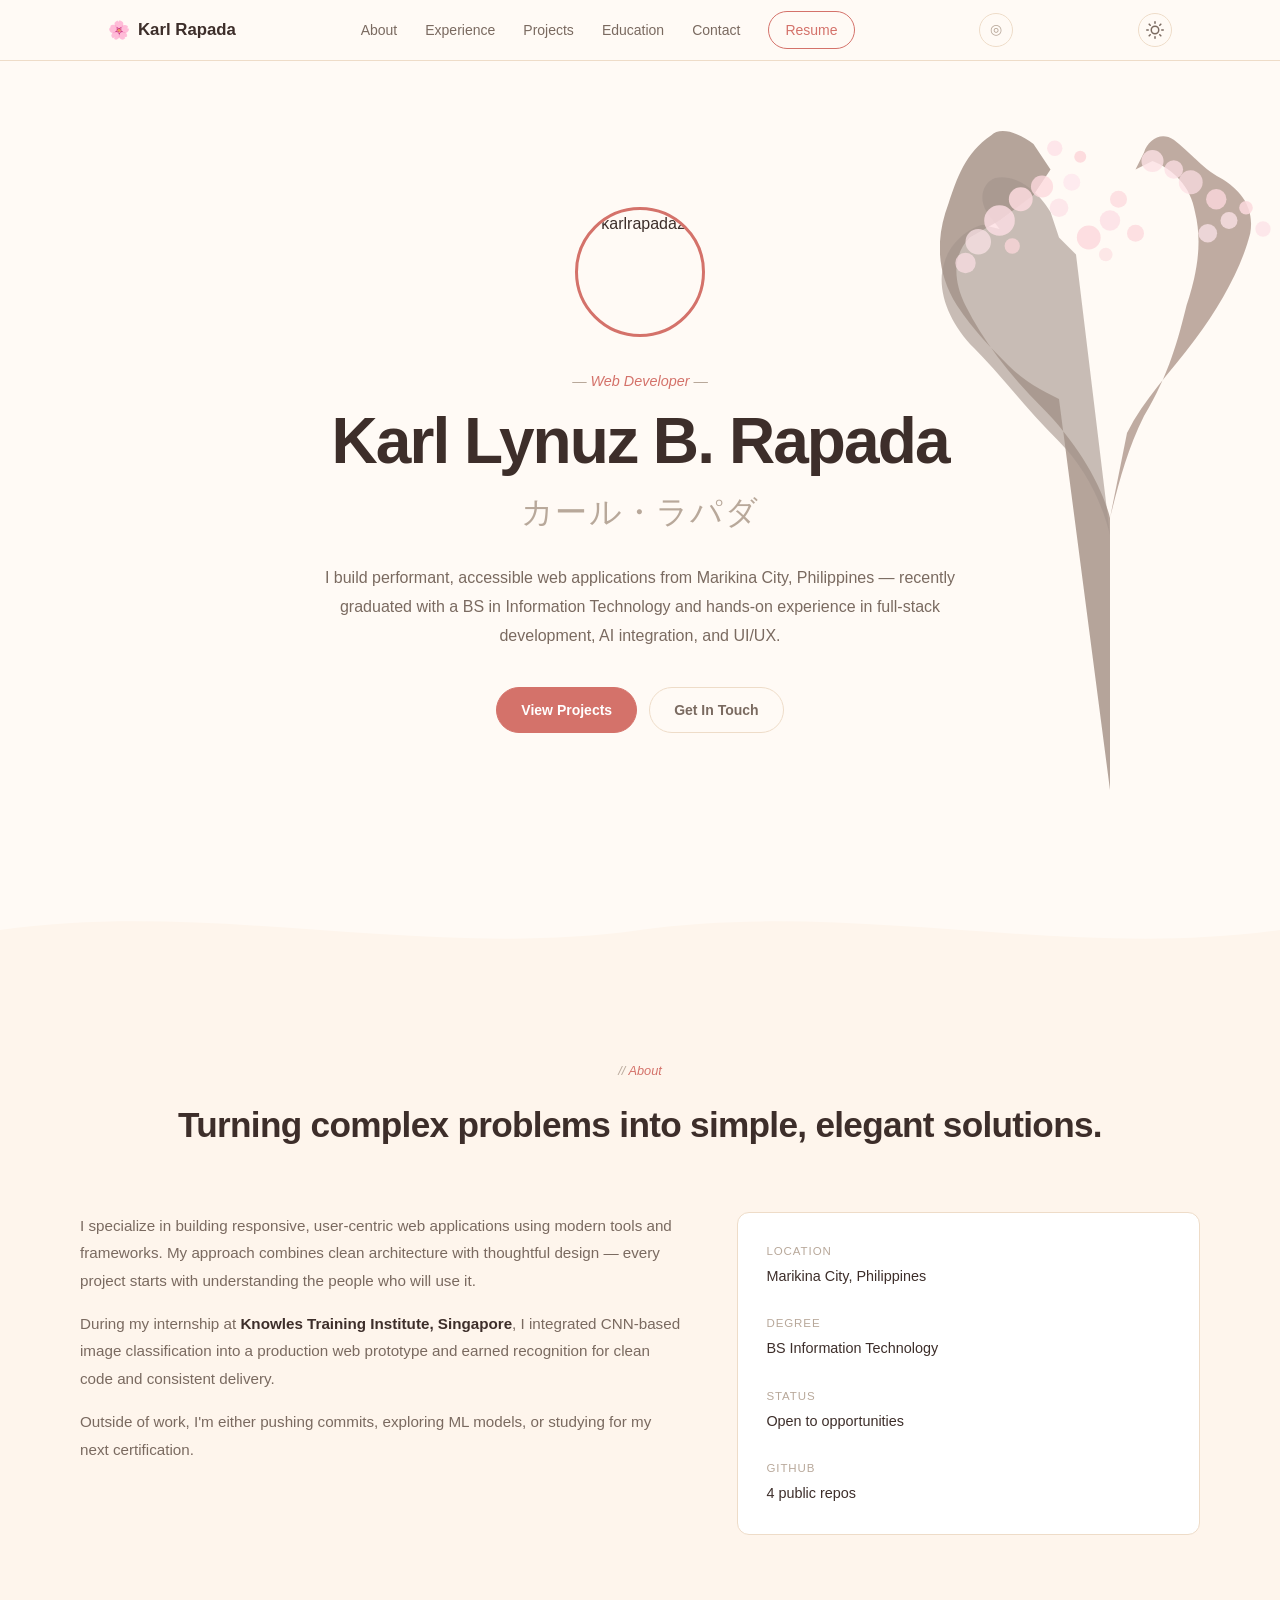
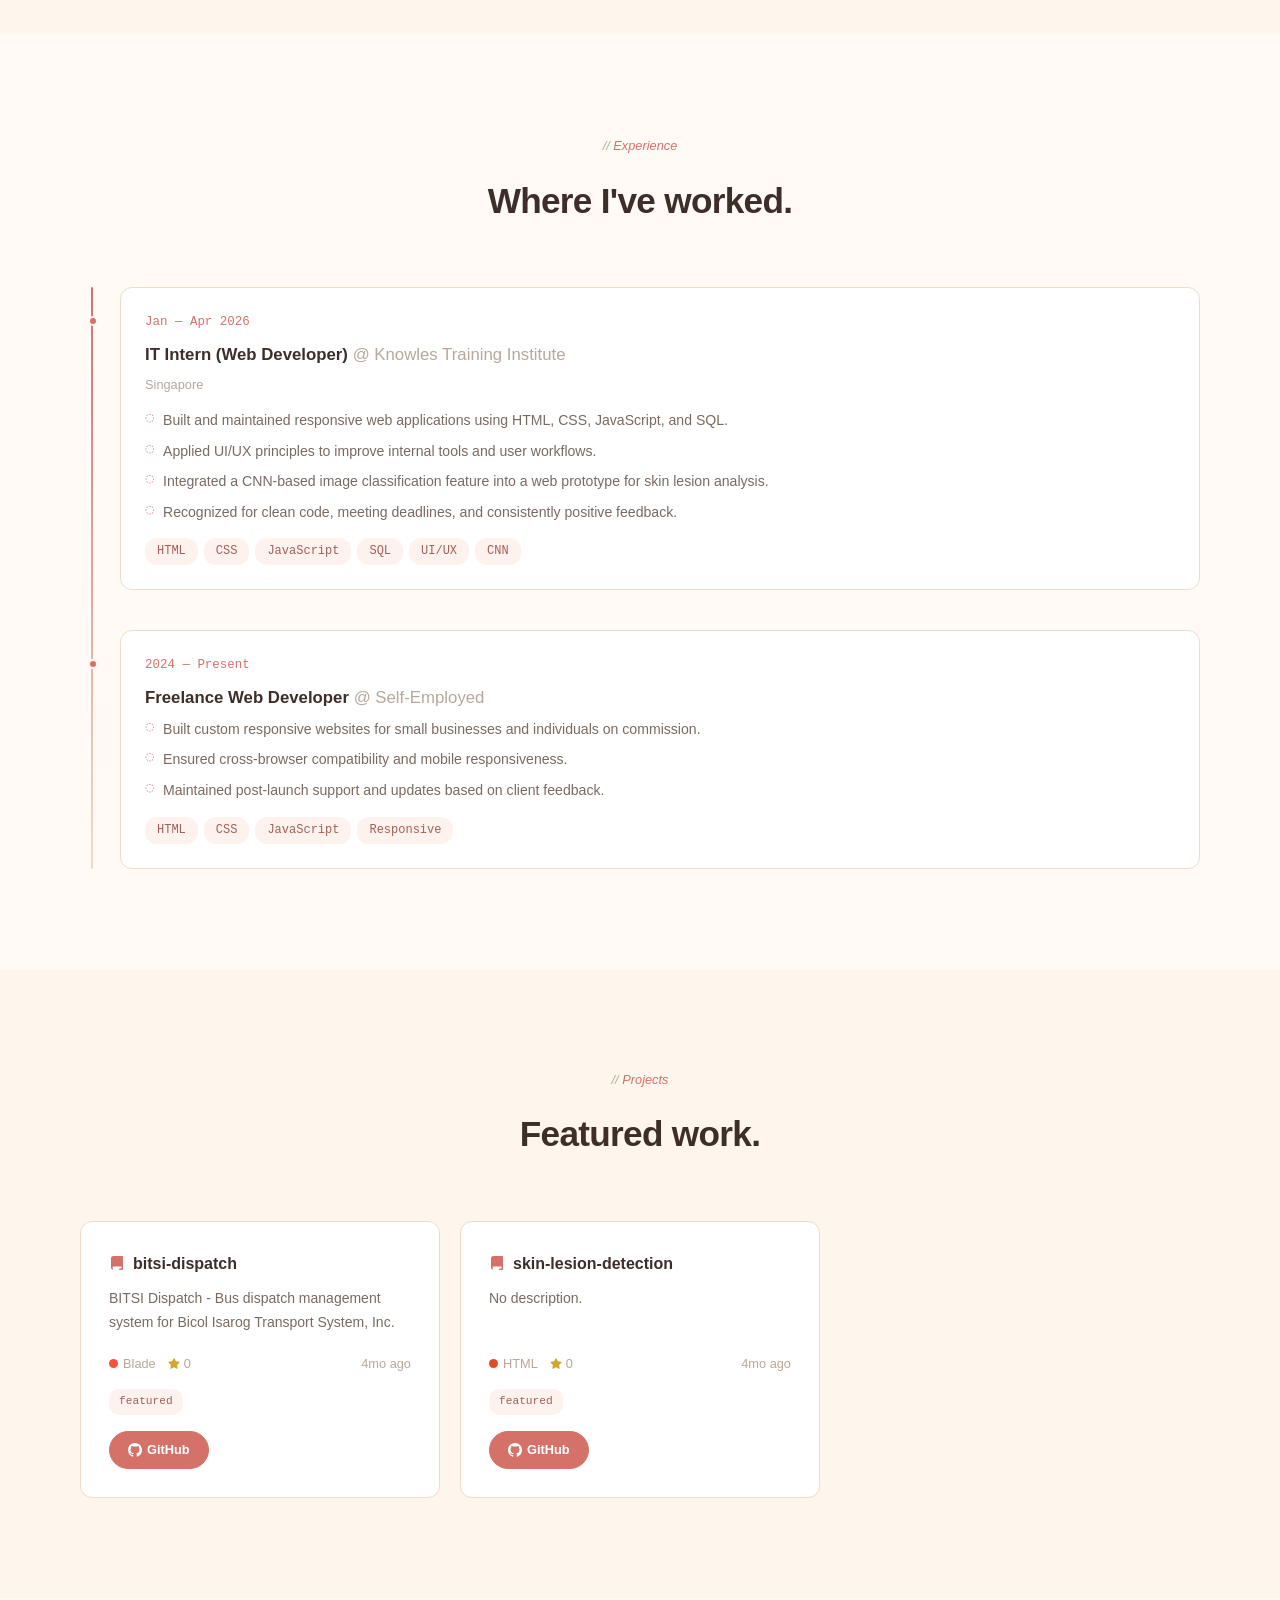
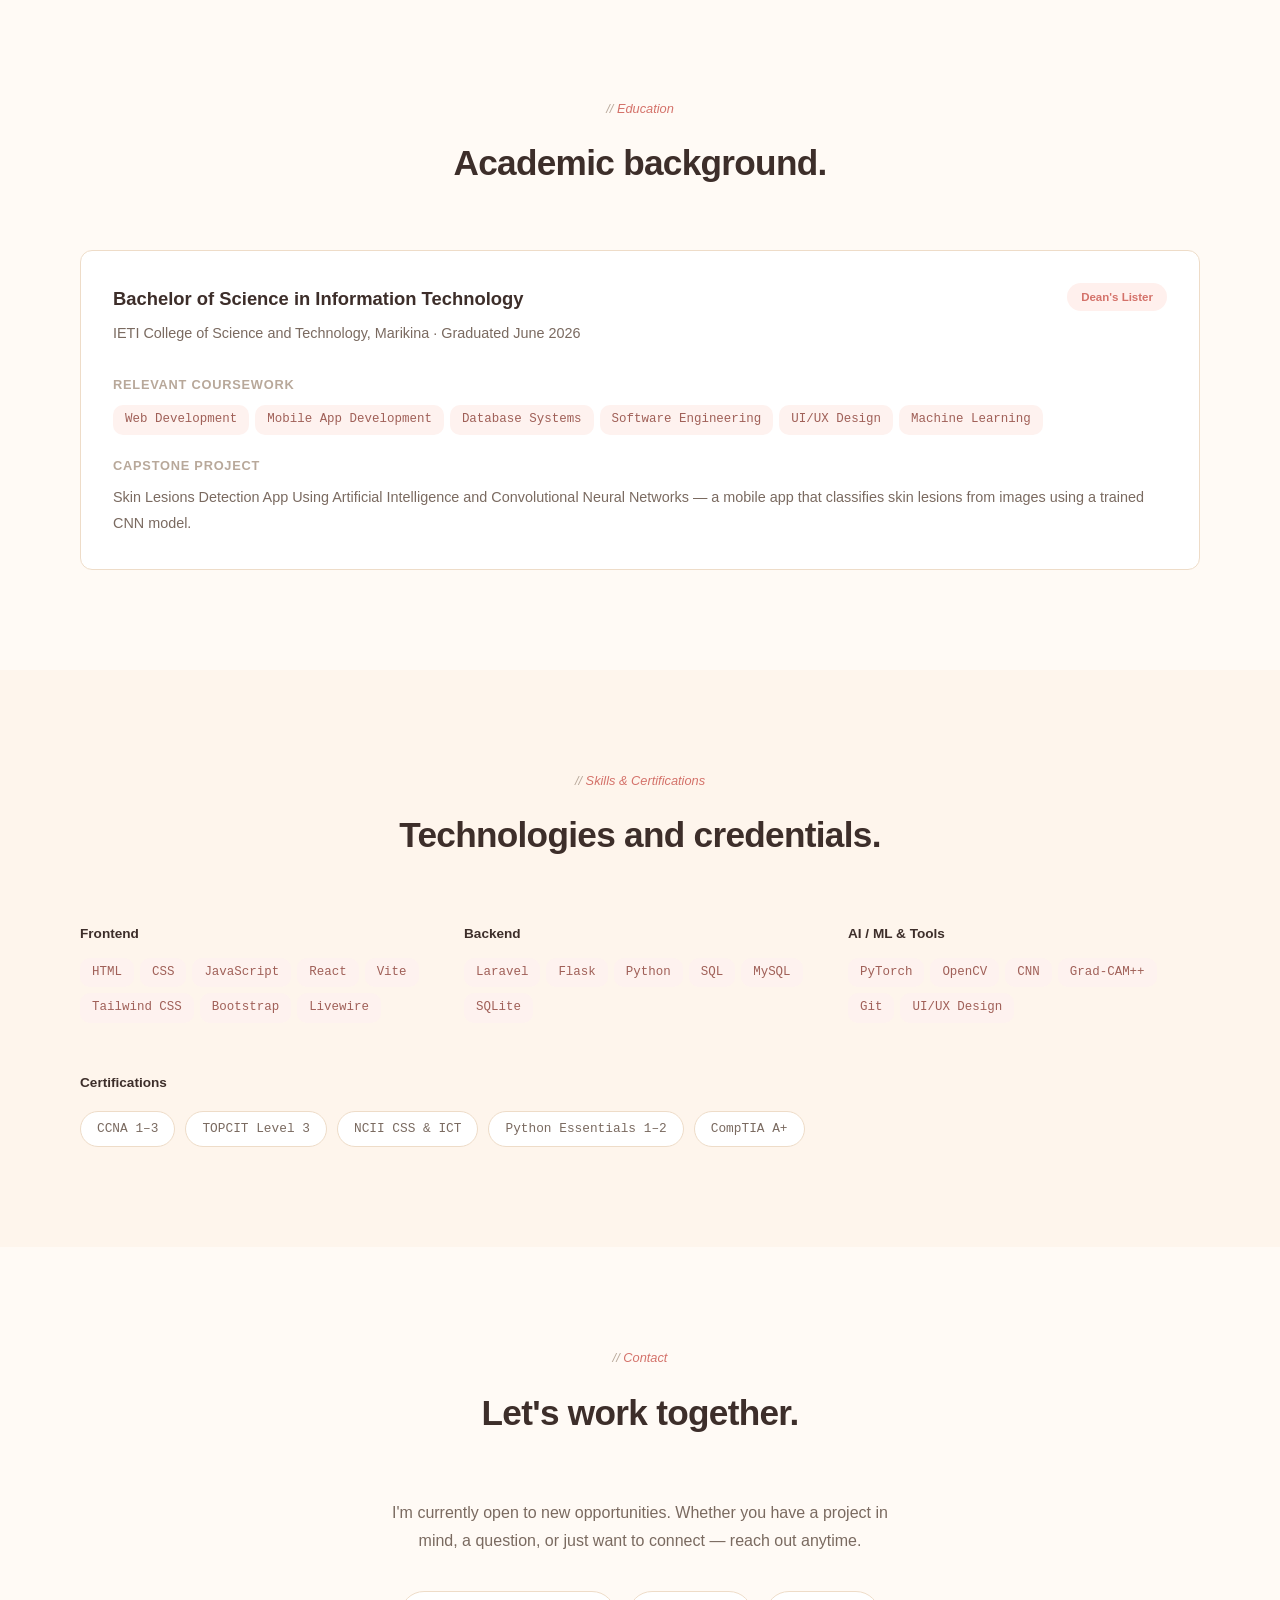
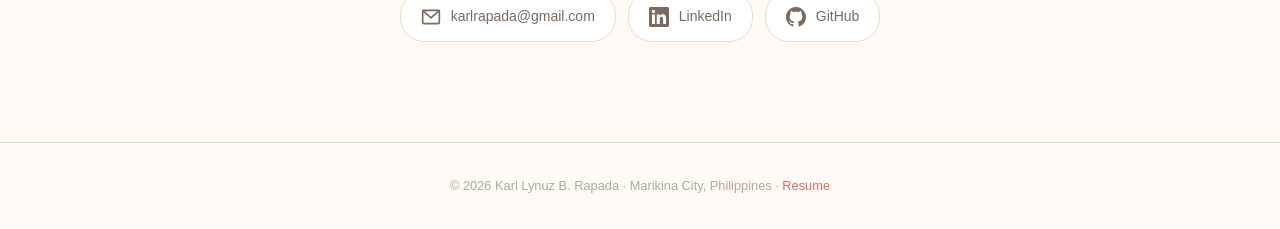
==== japan.html @ 97e68098 "lez go" ====
<!DOCTYPE html>
<html lang="en" data-theme="light" data-build="2026-07-16T09:40:59.408Z">
<head>
  <meta charset="UTF-8">
  <meta name="viewport" content="width=device-width, initial-scale=1.0">
  <title>Karl Rapada — Portfolio</title>
  <link rel="preload" href="data.json" as="fetch" crossorigin="anonymous">
  <link rel="stylesheet" href="japan.css">
</head>
<body>

  <!-- Sakura tree -->
  <div class="sakura-tree-container" aria-hidden="true">
    <svg viewBox="0 0 400 800" fill="none" xmlns="http://www.w3.org/2000/svg">
      <!-- trunk -->
      <path d="M200 800V480C190 440 160 390 120 350C80 310 50 270 30 230C15 200 15 170 35 150L70 130L110 100L130 70L110 40C90 25 70 20 60 30C30 50 20 80 10 110C-5 150 -5 190 20 230C40 260 60 280 80 300C100 320 120 330 140 340" fill="#5c3d2e" opacity="0.9"/>
      <path d="M200 480C210 440 220 400 240 360C270 310 280 270 290 230C300 200 310 160 300 120C295 90 275 70 250 60L230 70L240 50C245 35 260 25 275 35C295 50 310 70 330 80C355 95 370 115 365 145C355 185 330 230 300 270C270 310 240 340 220 380" fill="#6b4433" opacity="0.85"/>
      <path d="M200 500C190 460 170 420 140 390C100 350 70 310 40 280C10 250 -5 210 5 180C10 160 30 140 50 135L70 140L55 120C45 105 50 85 65 80C90 75 115 95 130 120L140 150L160 170" fill="#4a3124" opacity="0.6"/>
      <!-- blossoms -->
      <circle cx="70" cy="130" r="18" fill="#fcc4d4" opacity=".8"/>
      <circle cx="95" cy="105" r="14" fill="#f9bcc8" opacity=".85"/>
      <circle cx="45" cy="155" r="15" fill="#fcd0de" opacity=".7"/>
      <circle cx="120" cy="90" r="13" fill="#fab8c6" opacity=".8"/>
      <circle cx="140" cy="115" r="11" fill="#fbc8d8" opacity=".75"/>
      <circle cx="155" cy="85" r="10" fill="#fdd4e5" opacity=".8"/>
      <circle cx="30" cy="180" r="12" fill="#fcc8d8" opacity=".7"/>
      <circle cx="85" cy="160" r="9" fill="#fab4c0" opacity=".75"/>
      <circle cx="175" cy="150" r="14" fill="#f9b4c2" opacity=".8"/>
      <circle cx="200" cy="130" r="12" fill="#fcc8d8" opacity=".85"/>
      <circle cx="210" cy="105" r="10" fill="#fab8c6" opacity=".75"/>
      <circle cx="250" cy="60" r="13" fill="#f9c8d4" opacity=".8"/>
      <circle cx="275" cy="70" r="11" fill="#fbc5d5" opacity=".75"/>
      <circle cx="295" cy="85" r="14" fill="#fcc4d4" opacity=".7"/>
      <circle cx="325" cy="105" r="12" fill="#fab8c6" opacity=".8"/>
      <circle cx="340" cy="130" r="10" fill="#fcd0de" opacity=".75"/>
      <circle cx="360" cy="115" r="8" fill="#f9bcc8" opacity=".85"/>
      <circle cx="315" cy="145" r="11" fill="#fdd4e5" opacity=".7"/>
      <circle cx="380" cy="140" r="9" fill="#fbc8d8" opacity=".75"/>
      <circle cx="230" cy="145" r="10" fill="#fab8c6" opacity=".8"/>
      <circle cx="195" cy="170" r="8" fill="#f9c4d0" opacity=".7"/>
      <circle cx="135" cy="45" r="9" fill="#fcc8d8" opacity=".8"/>
      <circle cx="165" cy="55" r="7" fill="#fab4c0" opacity=".85"/>
    </svg>
  </div>

  <!-- Falling petals -->
  <div class="petal-field" id="petal-field" aria-hidden="true"></div>

  <!-- Header -->
  <header class="header" id="header">
    <div class="header-inner">
      <a href="#hero" class="logo">Karl Rapada</a>
      <nav class="nav" id="nav">
        <a href="#about">About</a>
        <a href="#experience">Experience</a>
        <a href="#projects">Projects</a>
        <a href="#education">Education</a>
        <a href="#contact">Contact</a>
        <a href="#" class="nav-cta" id="resume-btn">Resume</a>
      </nav>
      <a href="index.html" class="theme-switch-btn" title="Switch to Professional theme">&#9678;</a>
      <button id="theme-toggle" class="theme-toggle" aria-label="Toggle theme">
        <svg class="icon-sun" width="18" height="18" viewBox="0 0 24 24" fill="none" stroke="currentColor" stroke-width="2" stroke-linecap="round" stroke-linejoin="round"><circle cx="12" cy="12" r="5"/><path d="M12 1v2M12 21v2M4.22 4.22l1.42 1.42M18.36 18.36l1.42 1.42M1 12h2M21 12h2M4.22 19.78l1.42-1.42M18.36 5.64l1.42-1.42"/></svg>
        <svg class="icon-moon" width="18" height="18" viewBox="0 0 24 24" fill="none" stroke="currentColor" stroke-width="2" stroke-linecap="round" stroke-linejoin="round"><path d="M21 12.79A9 9 0 1 1 11.21 3 7 7 0 0 0 21 12.79z"/></svg>
      </button>
      <button class="menu-btn" id="menu-btn" aria-label="Menu">
        <span></span><span></span><span></span>
      </button>
    </div>
  </header>

  <!-- Hero -->
  <section id="hero" class="hero">
    <div class="hero-inner">
      <div class="hero-visual reveal">
        <div class="avatar-round" id="hero-avatar">
          <div class="avatar-placeholder"></div>
        </div>
      </div>
      <p class="hero-greeting reveal">Web Developer</p>
      <h1 class="hero-name reveal">Karl Lynuz B. Rapada</h1>
      <p class="hero-name-ja reveal">カール・ラパダ</p>
      <p class="hero-desc reveal">I build performant, accessible web applications from Marikina City, Philippines — recently graduated with a BS in Information Technology and hands-on experience in full-stack development, AI integration, and UI/UX.</p>
      <div class="hero-actions reveal">
        <a href="#projects" class="btn btn-fill">View Projects</a>
        <a href="#contact" class="btn btn-ghost">Get In Touch</a>
      </div>
    </div>
  </section>

  <!-- Wave divider -->
  <div class="wave-divider" aria-hidden="true">
    <svg viewBox="0 0 1200 60" preserveAspectRatio="none"><path d="M0,30 C200,0 400,60 600,30 C800,0 1000,60 1200,30 L1200,60 L0,60 Z"/></svg>
  </div>

  <!-- About -->
  <section id="about" class="section section-alt">
    <div class="container">
      <div class="section-label reveal">About</div>
      <h2 class="section-title reveal">Turning complex problems into simple, elegant solutions.</h2>
      <div class="about-grid reveal">
        <div class="about-text">
          <p>I specialize in building responsive, user-centric web applications using modern tools and frameworks. My approach combines clean architecture with thoughtful design — every project starts with understanding the people who will use it.</p>
          <p>During my internship at <strong>Knowles Training Institute, Singapore</strong>, I integrated CNN-based image classification into a production web prototype and earned recognition for clean code and consistent delivery.</p>
          <p>Outside of work, I'm either pushing commits, exploring ML models, or studying for my next certification.</p>
        </div>
        <div class="about-meta">
          <div class="meta-item">
            <span class="meta-label">Location</span>
            <span class="meta-value">Marikina City, Philippines</span>
          </div>
          <div class="meta-item">
            <span class="meta-label">Degree</span>
            <span class="meta-value">BS Information Technology</span>
          </div>
          <div class="meta-item">
            <span class="meta-label">Status</span>
            <span class="meta-value">Open to opportunities</span>
          </div>
          <div class="meta-item">
            <span class="meta-label">GitHub</span>
            <span class="meta-value" id="gh-repos-count">—</span>
          </div>
        </div>
      </div>
    </div>
  </section>

  <!-- Experience -->
  <section id="experience" class="section">
    <div class="container">
      <div class="section-label reveal">Experience</div>
      <h2 class="section-title reveal">Where I've worked.</h2>
      <div class="exp-list">
        <div class="exp-card reveal">
          <div class="exp-period">Jan — Apr 2026</div>
          <div class="exp-body">
            <h3>IT Intern (Web Developer) <span class="exp-at">@ Knowles Training Institute</span></h3>
            <p class="exp-loc">Singapore</p>
            <ul>
              <li>Built and maintained responsive web applications using HTML, CSS, JavaScript, and SQL.</li>
              <li>Applied UI/UX principles to improve internal tools and user workflows.</li>
              <li>Integrated a CNN-based image classification feature into a web prototype for skin lesion analysis.</li>
              <li>Recognized for clean code, meeting deadlines, and consistently positive feedback.</li>
            </ul>
            <div class="exp-tags">
              <span>HTML</span><span>CSS</span><span>JavaScript</span><span>SQL</span><span>UI/UX</span><span>CNN</span>
            </div>
          </div>
        </div>
        <div class="exp-card reveal">
          <div class="exp-period">2024 — Present</div>
          <div class="exp-body">
            <h3>Freelance Web Developer <span class="exp-at">@ Self-Employed</span></h3>
            <ul>
              <li>Built custom responsive websites for small businesses and individuals on commission.</li>
              <li>Ensured cross-browser compatibility and mobile responsiveness.</li>
              <li>Maintained post-launch support and updates based on client feedback.</li>
            </ul>
            <div class="exp-tags">
              <span>HTML</span><span>CSS</span><span>JavaScript</span><span>Responsive</span>
            </div>
          </div>
        </div>
      </div>
    </div>
  </section>

  <!-- Projects -->
  <section id="projects" class="section section-alt">
    <div class="container">
      <div class="section-label reveal">Projects</div>
      <h2 class="section-title reveal">Featured work.</h2>
      <div class="projects-grid" id="projects-grid">
        <div class="project-card skeleton">
          <div class="sk-block" style="height:20px;width:60%"></div>
          <div class="sk-block" style="height:14px;width:90%;margin-top:10px"></div>
          <div class="sk-block" style="height:14px;width:40%;margin-top:8px"></div>
          <div class="sk-block" style="height:14px;width:25%;margin-top:16px"></div>
        </div>
        <div class="project-card skeleton">
          <div class="sk-block" style="height:20px;width:55%"></div>
          <div class="sk-block" style="height:14px;width:85%;margin-top:10px"></div>
          <div class="sk-block" style="height:14px;width:45%;margin-top:8px"></div>
          <div class="sk-block" style="height:14px;width:30%;margin-top:16px"></div>
        </div>
        <div class="project-card skeleton">
          <div class="sk-block" style="height:20px;width:65%"></div>
          <div class="sk-block" style="height:14px;width:88%;margin-top:10px"></div>
          <div class="sk-block" style="height:14px;width:35%;margin-top:8px"></div>
          <div class="sk-block" style="height:14px;width:28%;margin-top:16px"></div>
        </div>
      </div>
    </div>
  </section>

  <!-- Education -->
  <section id="education" class="section">
    <div class="container">
      <div class="section-label reveal">Education</div>
      <h2 class="section-title reveal">Academic background.</h2>
      <div class="edu-wrap reveal">
        <div class="edu-top">
          <h3>Bachelor of Science in Information Technology</h3>
          <span class="edu-badge">Dean's Lister</span>
        </div>
        <p class="edu-school">IETI College of Science and Technology, Marikina &middot; Graduated June 2026</p>
        <div class="edu-sections">
          <div>
            <h4>Relevant Coursework</h4>
            <div class="tag-cluster">
              <span>Web Development</span><span>Mobile App Development</span><span>Database Systems</span><span>Software Engineering</span><span>UI/UX Design</span><span>Machine Learning</span>
            </div>
          </div>
          <div>
            <h4>Capstone Project</h4>
            <p class="edu-capstone">Skin Lesions Detection App Using Artificial Intelligence and Convolutional Neural Networks — a mobile app that classifies skin lesions from images using a trained CNN model.</p>
          </div>
        </div>
      </div>
    </div>
  </section>

  <!-- Skills & Certs -->
  <section id="skills" class="section section-alt">
    <div class="container">
      <div class="section-label reveal">Skills &amp; Certifications</div>
      <h2 class="section-title reveal">Technologies and credentials.</h2>
      <div class="skills-grid reveal">
        <div class="skill-block">
          <h3>Frontend</h3>
          <div class="tag-cluster">
            <span>HTML</span><span>CSS</span><span>JavaScript</span><span>React</span><span>Vite</span><span>Tailwind CSS</span><span>Bootstrap</span><span>Livewire</span>
          </div>
        </div>
        <div class="skill-block">
          <h3>Backend</h3>
          <div class="tag-cluster">
            <span>Laravel</span><span>Flask</span><span>Python</span><span>SQL</span><span>MySQL</span><span>SQLite</span>
          </div>
        </div>
        <div class="skill-block">
          <h3>AI / ML &amp; Tools</h3>
          <div class="tag-cluster">
            <span>PyTorch</span><span>OpenCV</span><span>CNN</span><span>Grad-CAM++</span><span>Git</span><span>UI/UX Design</span>
          </div>
        </div>
      </div>
      <h3 class="certs-heading reveal">Certifications</h3>
      <div class="certs-row reveal">
        <div class="cert-item">CCNA 1–3</div>
        <div class="cert-item">TOPCIT Level 3</div>
        <div class="cert-item">NCII CSS &amp; ICT</div>
        <div class="cert-item">Python Essentials 1–2</div>
        <div class="cert-item">CompTIA A+</div>
      </div>
    </div>
  </section>

  <!-- Contact -->
  <section id="contact" class="section">
    <div class="container">
      <div class="section-label reveal">Contact</div>
      <h2 class="section-title reveal">Let's work together.</h2>
      <p class="contact-desc reveal">I'm currently open to new opportunities. Whether you have a project in mind, a question, or just want to connect — reach out anytime.</p>
      <div class="contact-row reveal">
        <a href="mailto:karlrapada@gmail.com" class="contact-link">
          <svg width="20" height="20" viewBox="0 0 24 24" fill="none" stroke="currentColor" stroke-width="2" stroke-linecap="round" stroke-linejoin="round"><rect x="2" y="4" width="20" height="16" rx="2"/><path d="M22 4L12 13 2 4"/></svg>
          karlrapada@gmail.com
        </a>
        <a href="https://www.linkedin.com/in/karl-rapada-88310316a/" target="_blank" rel="noopener" class="contact-link">
          <svg width="20" height="20" viewBox="0 0 24 24" fill="currentColor"><path d="M20.447 20.452h-3.554v-5.569c0-1.328-.027-3.037-1.852-3.037-1.853 0-2.136 1.445-2.136 2.939v5.667H9.351V9h3.414v1.561h.046c.477-.9 1.637-1.85 3.37-1.85 3.601 0 4.267 2.37 4.267 5.455v6.286zM5.337 7.433a2.062 2.062 0 01-2.063-2.065 2.064 2.064 0 112.063 2.065zm1.782 13.019H3.555V9h3.564v11.452zM22.225 0H1.771C.792 0 0 .774 0 1.729v20.542C0 23.227.792 24 1.771 24h20.451C23.2 24 24 23.227 24 22.271V1.729C24 .774 23.2 0 22.222 0h.003z"/></svg>
          LinkedIn
        </a>
        <a href="https://github.com/karlrapada21" target="_blank" rel="noopener" class="contact-link">
          <svg width="20" height="20" viewBox="0 0 16 16" fill="currentColor"><path fill-rule="evenodd" d="M8 0C3.58 0 0 3.58 0 8c0 3.54 2.29 6.53 5.47 7.59.4.07.55-.17.55-.38 0-.19-.01-.82-.01-1.49-2.01.37-2.53-.49-2.69-.94-.09-.23-.48-.94-.82-1.13-.28-.15-.68-.52-.01-.53.63-.01 1.08.58 1.23.82.72 1.21 1.87.87 2.33.66.07-.52.28-.87.51-1.07-1.78-.2-3.64-.89-3.64-3.95 0-.87.31-1.59.82-2.15-.08-.2-.36-1.02.08-2.12 0 0 .67-.21 2.2.82.64-.18 1.32-.27 2-.27.68 0 1.36.09 2 .27 1.53-1.04 2.2-.82 2.2-.82.44 1.1.16 1.92.08 2.12.51.56.82 1.27.82 2.15 0 3.07-1.87 3.75-3.65 3.95.29.25.54.73.54 1.48 0 1.07-.01 1.93-.01 2.2 0 .21.15.46.55.38A8.013 8.013 0 0016 8c0-4.42-3.58-8-8-8z"/></svg>
          GitHub
        </a>
      </div>
    </div>
  </section>

  <!-- Footer -->
  <footer class="footer">
    <div class="container">
      <p>&copy; 2026 Karl Lynuz B. Rapada &middot; Marikina City, Philippines &middot; <a href="#" id="footer-resume-btn">Resume</a></p>
    </div>
  </footer>

  <!-- Resume Modal -->
  <div class="modal-overlay" id="resume-modal">
    <div class="modal">
      <button class="modal-close" id="modal-close">&times;</button>
      <div class="modal-body" id="modal-content"></div>
    </div>
  </div>

  <script src="script.js"></script>
</body>
</html>
---- japan.css ----
/* ═══════════════════════════════════════════
   SAKURA THEME — Japan
   ═══════════════════════════════════════════ */
:root {
  --bg: #fffaf5;
  --bg-alt: #fef5ec;
  --surface: #ffffff;
  --border: #eedcc8;
  --border-hover: #d4b896;
  --text: #3d2e2a;
  --text-secondary: #7a6a60;
  --text-tertiary: #b8a89a;
  --accent: #d4726a;
  --accent-light: #fff0ed;
  --accent-hover: #c4625a;
  --tag-bg: #fef2ef;
  --tag-text: #a06058;
  --shadow-sm: 0 1px 3px rgba(120,80,60,.06);
  --shadow-md: 0 4px 16px rgba(120,80,60,.08);
  --shadow-lg: 0 8px 32px rgba(120,80,60,.1);
  --radius: 12px;
  --radius-sm: 8px;
  --font: 'Inter', -apple-system, BlinkMacSystemFont, 'Segoe UI', Roboto, sans-serif;
  --font-mono: 'JetBrains Mono', ui-monospace, SFMono-Regular, 'SF Mono', Consolas, monospace;
  --transition: 0.25s ease;
}

[data-theme="dark"] {
  --bg: #1a1412;
  --bg-alt: #221a16;
  --surface: #2a201a;
  --border: #3d3028;
  --border-hover: #5a4838;
  --text: #f0e6dd;
  --text-secondary: #bcae9e;
  --text-tertiary: #7d6e62;
  --accent: #e8837a;
  --accent-light: #3d2020;
  --accent-hover: #f0a098;
  --tag-bg: #3d2820;
  --tag-text: #d4a898;
  --shadow-sm: 0 1px 3px rgba(0,0,0,.2);
  --shadow-md: 0 4px 16px rgba(0,0,0,.3);
  --shadow-lg: 0 8px 32px rgba(0,0,0,.4);
}

/* ═══════════════════════════════════════════
   RESET & BASE
   ═══════════════════════════════════════════ */
*,*::before,*::after{box-sizing:border-box;margin:0;padding:0;}
html{scroll-behavior:smooth;scroll-padding-top:80px;-webkit-font-smoothing:antialiased;}
body{font-family:var(--font);background:var(--bg);color:var(--text);line-height:1.75;transition:background var(--transition),color var(--transition);position:relative;}
a{color:inherit;text-decoration:none;}
img{max-width:100%;display:block;}
::selection{background:var(--accent);color:#fff;}

/* ═══════════════════════════════════════════
   SAKURA TREE (fixed background)
   ═══════════════════════════════════════════ */
.sakura-tree-container{position:fixed;right:0;top:0;bottom:0;width:340px;z-index:0;pointer-events:none;opacity:.5;}
.sakura-tree-container svg{width:100%;height:100%;}

/* ═══════════════════════════════════════════
   FALLING PETALS
   ═══════════════════════════════════════════ */
.petal-field{position:fixed;inset:0;z-index:0;pointer-events:none;overflow:hidden;}

@keyframes petal-drift{
  0%{transform:translateY(-5vh) translateX(0) rotate(0deg);opacity:0;}
  8%{opacity:.65;}
  85%{opacity:.5;}
  100%{transform:translateY(105vh) translateX(var(--drift)) rotate(var(--spin));opacity:0;}
}

.petal{
  position:absolute;top:-30px;
  width:var(--sz);height:var(--sz);
  border-radius:50% 0 50% 0;
  background:radial-gradient(circle at 30% 30%,#fdd4df,#f9b4c2);
  animation:petal-drift var(--dur) var(--delay) linear infinite;
}
.petal:nth-child(even){border-radius:0 50% 0 50%;background:radial-gradient(circle at 35% 35%,#fde0e8,#fbc5d5);}
.petal:nth-child(3n){border-radius:50% 50% 0 50%;background:radial-gradient(circle at 40% 30%,#fccddc,#fab8c6);}
.petal:nth-child(5n+2){border-radius:0 50% 50% 0;}

/* ═══════════════════════════════════════════
   DECORATIVE WAVE DIVIDER
   ═══════════════════════════════════════════ */
.wave-divider{position:relative;width:100%;height:60px;overflow:hidden;pointer-events:none;}
.wave-divider svg{position:absolute;bottom:0;width:100%;height:60px;}
.wave-divider path{fill:var(--bg-alt);}

/* ═══════════════════════════════════════════
   HEADER
   ═══════════════════════════════════════════ */
.header{position:fixed;top:0;left:0;right:0;z-index:100;background:rgba(255,250,245,.88);backdrop-filter:blur(12px);-webkit-backdrop-filter:blur(12px);border-bottom:1px solid var(--border);transition:all var(--transition);}
[data-theme="dark"] .header{background:rgba(26,20,18,.9);}
.header.scrolled{box-shadow:var(--shadow-sm);}

.header-inner{max-width:1120px;margin:0 auto;display:flex;align-items:center;justify-content:space-between;padding:0 28px;height:60px;}

.logo{font-weight:700;font-size:1.05rem;color:var(--text);display:flex;align-items:center;gap:8px;}
.logo::before{content:'🌸';font-size:1.1rem;}
.logo:hover{color:var(--accent);}

.nav{display:flex;align-items:center;gap:28px;}
.nav a{font-size:.875rem;font-weight:450;color:var(--text-secondary);transition:color var(--transition);position:relative;}
.nav a:hover,.nav a.active{color:var(--text);}
.nav a.active::after{content:'';position:absolute;bottom:-6px;left:0;right:0;height:2px;background:var(--accent);border-radius:1px;}

.nav-cta{padding:6px 16px!important;border:1px solid var(--accent)!important;border-radius:20px;color:var(--accent)!important;font-weight:500!important;transition:all var(--transition)!important;}
.nav-cta:hover{background:var(--accent)!important;color:#fff!important;}

.theme-switch-btn{display:flex;align-items:center;justify-content:center;width:34px;height:34px;border:1px solid var(--border);border-radius:50%;font-size:.9rem;color:var(--text-tertiary);transition:all var(--transition);}
.theme-switch-btn:hover{color:var(--accent);border-color:var(--accent);}

.theme-toggle{background:none;border:1px solid var(--border);border-radius:50%;width:34px;height:34px;display:flex;align-items:center;justify-content:center;cursor:pointer;color:var(--text-secondary);transition:all var(--transition);}
.theme-toggle:hover{color:var(--text);border-color:var(--text-tertiary);}
[data-theme="light"] .icon-moon,[data-theme="dark"] .icon-sun{display:none;}

.menu-btn{display:none;flex-direction:column;gap:5px;background:none;border:none;cursor:pointer;padding:4px;z-index:101;}
.menu-btn span{display:block;width:20px;height:2px;background:var(--text);border-radius:1px;transition:var(--transition);}
.menu-btn.open span:nth-child(1){transform:translateY(7px) rotate(45deg);}
.menu-btn.open span:nth-child(2){opacity:0;}
.menu-btn.open span:nth-child(3){transform:translateY(-7px) rotate(-45deg);}

@media(max-width:860px){
  .nav{position:fixed;top:60px;left:0;right:0;background:var(--surface);border-bottom:1px solid var(--border);flex-direction:column;padding:28px;gap:20px;transform:translateY(-120%);transition:transform .3s ease;box-shadow:var(--shadow-md);}
  .nav.open{transform:translateY(0);}
  .menu-btn{display:flex;}
}

/* ═══════════════════════════════════════════
   HERO — centered, poetic
   ═══════════════════════════════════════════ */
.hero{position:relative;z-index:1;min-height:100vh;display:flex;align-items:center;justify-content:center;text-align:center;padding:120px 28px 80px;}
.hero-inner{max-width:640px;}

.hero-greeting{font-size:.9rem;color:var(--accent);margin-bottom:12px;font-style:italic;}
.hero-greeting::before{content:'— ';color:var(--text-tertiary);}
.hero-greeting::after{content:' —';color:var(--text-tertiary);}

.hero-name{font-size:clamp(2.4rem,6vw,4rem);font-weight:750;letter-spacing:-.03em;line-height:1.1;margin-bottom:8px;}
.hero-name-ja{font-size:clamp(1.4rem,3vw,2rem);color:var(--text-tertiary);font-weight:300;margin-bottom:24px;letter-spacing:.04em;}

.hero-desc{font-size:1rem;color:var(--text-secondary);line-height:1.8;margin-bottom:36px;}

.hero-visual{margin-bottom:32px;}
.avatar-round{width:130px;height:130px;border-radius:50%;border:3px solid var(--accent);overflow:hidden;margin:0 auto;transition:box-shadow var(--transition),transform var(--transition);}
.avatar-round:hover{box-shadow:0 0 30px rgba(212,114,106,.25);transform:scale(1.04);}
.avatar-round img{width:100%;height:100%;object-fit:cover;}
.avatar-placeholder{width:100%;height:100%;border-radius:50%;background:var(--border);}

.hero-actions{display:flex;gap:12px;justify-content:center;flex-wrap:wrap;}

/* ═══════════════════════════════════════════
   BUTTONS
   ═══════════════════════════════════════════ */
.btn{display:inline-flex;align-items:center;gap:6px;font-size:.875rem;font-weight:550;font-family:var(--font);padding:10px 24px;border-radius:24px;transition:all var(--transition);cursor:pointer;}
.btn-fill{background:var(--accent);color:#fff;border:1px solid var(--accent);}
.btn-fill:hover{background:var(--accent-hover);}
.btn-ghost{background:transparent;color:var(--text-secondary);border:1px solid var(--border);}
.btn-ghost:hover{color:var(--text);border-color:var(--accent);}

/* ═══════════════════════════════════════════
   SECTIONS
   ═══════════════════════════════════════════ */
.section{position:relative;z-index:1;padding:100px 28px;}
.section-alt{background:var(--bg-alt);}
.container{max-width:1120px;margin:0 auto;}

.section-label{
  font-size:.8rem;color:var(--accent);
  margin-bottom:12px;text-align:center;
  font-style:italic;
}
.section-label::before{content:'// ';color:var(--text-tertiary);}
.section-title{
  font-size:clamp(1.6rem,3.5vw,2.2rem);
  font-weight:700;letter-spacing:-.02em;
  margin-bottom:56px;text-align:center;color:var(--text);
}

/* ═══════════════════════════════════════════
   ABOUT
   ═══════════════════════════════════════════ */
.about-grid{display:grid;grid-template-columns:1.3fr 1fr;gap:56px;align-items:start;}
.about-text p{font-size:.95rem;color:var(--text-secondary);margin-bottom:16px;line-height:1.8;}
.about-text strong{color:var(--text);font-weight:600;}
.about-meta{display:flex;flex-direction:column;gap:24px;padding:28px;background:var(--surface);border:1px solid var(--border);border-radius:var(--radius);}
.meta-item{display:flex;flex-direction:column;gap:3px;}
.meta-label{font-size:.72rem;color:var(--text-tertiary);text-transform:uppercase;letter-spacing:.08em;}
.meta-value{font-size:.9rem;color:var(--text);}
@media(max-width:768px){.about-grid{grid-template-columns:1fr;gap:36px;}}

/* ═══════════════════════════════════════════
   EXPERIENCE — vertical timeline
   ═══════════════════════════════════════════ */
.exp-list{display:flex;flex-direction:column;gap:0;position:relative;padding-left:40px;}
.exp-list::before{content:'';position:absolute;left:11px;top:0;bottom:0;width:2px;background:linear-gradient(to bottom,var(--accent),var(--border));border-radius:1px;}

.exp-card{position:relative;margin-bottom:40px;padding:24px;background:var(--surface);border:1px solid var(--border);border-radius:var(--radius);transition:border-color var(--transition),box-shadow var(--transition);}
.exp-card:last-child{margin-bottom:0;}
.exp-card:hover{border-color:var(--accent);box-shadow:var(--shadow-md);}
.exp-card::before{content:'';position:absolute;left:-33px;top:28px;width:10px;height:10px;border-radius:50%;background:var(--accent);border:2px solid var(--bg-alt);}
[data-theme="dark"] .exp-card::before{border-color:var(--bg-alt);}

.exp-period{font-family:var(--font-mono);font-size:.78rem;color:var(--accent);margin-bottom:6px;}
.exp-body h3{font-size:1.05rem;font-weight:650;margin-bottom:4px;}
.exp-at{font-weight:450;color:var(--text-tertiary);}
.exp-loc{font-size:.8rem;color:var(--text-tertiary);margin-bottom:12px;}
.exp-body ul{list-style:none;margin-bottom:14px;}
.exp-body ul li{position:relative;padding-left:18px;font-size:.88rem;color:var(--text-secondary);margin-bottom:6px;}
.exp-body ul li::before{content:'◌';position:absolute;left:0;top:0;color:var(--accent);font-size:.7rem;}
.exp-tags{display:flex;flex-wrap:wrap;gap:6px;}
.exp-tags span{font-size:.75rem;padding:3px 12px;background:var(--tag-bg);color:var(--tag-text);border-radius:12px;font-family:var(--font-mono);}

@media(max-width:600px){.exp-list{padding-left:32px;}.exp-card::before{left:-25px;}}

/* ═══════════════════════════════════════════
   PROJECTS
   ═══════════════════════════════════════════ */
.projects-grid{display:grid;grid-template-columns:repeat(auto-fill,minmax(330px,1fr));gap:20px;}
.project-card{background:var(--surface);border:1px solid var(--border);border-radius:var(--radius);padding:28px;display:flex;flex-direction:column;transition:border-color var(--transition),box-shadow var(--transition),opacity .5s ease,transform .5s ease;opacity:0;transform:translateY(16px);}
.project-card.visible{opacity:1;transform:translateY(0);}
.project-card:hover{border-color:var(--accent);box-shadow:var(--shadow-md);}

.proj-name{font-size:1rem;font-weight:650;margin-bottom:8px;display:flex;align-items:center;gap:8px;color:var(--text);}
.proj-name svg{color:var(--accent);flex-shrink:0;}
.proj-name a:hover{color:var(--accent);}

.proj-desc{font-size:.875rem;color:var(--text-secondary);margin-bottom:18px;flex:1;display:-webkit-box;-webkit-line-clamp:3;-webkit-box-orient:vertical;overflow:hidden;}

.proj-meta{display:flex;flex-wrap:wrap;align-items:center;gap:12px;margin-bottom:14px;font-size:.8rem;color:var(--text-tertiary);}
.proj-lang{display:flex;align-items:center;gap:5px;}
.proj-lang-dot{width:9px;height:9px;border-radius:50%;}
.proj-stars{display:flex;align-items:center;gap:4px;}
.proj-stars svg{color:#d4a72c;}
.proj-updated{margin-left:auto;}

.proj-topics{display:flex;flex-wrap:wrap;gap:6px;margin-bottom:16px;}
.proj-topic{font-size:.7rem;font-family:var(--font-mono);padding:3px 10px;border-radius:10px;background:var(--tag-bg);color:var(--tag-text);}

.proj-actions{display:flex;gap:10px;}
.proj-btn{display:inline-flex;align-items:center;gap:5px;font-size:.8rem;font-weight:550;padding:7px 18px;border-radius:20px;transition:all var(--transition);}
.proj-btn-fill{background:var(--accent);color:#fff;border:1px solid var(--accent);}
.proj-btn-fill:hover{background:var(--accent-hover);}
.proj-btn-ghost{background:transparent;color:var(--text-secondary);border:1px solid var(--border);}
.proj-btn-ghost:hover{color:var(--accent);border-color:var(--accent);}

@media(max-width:500px){.projects-grid{grid-template-columns:1fr;}.proj-actions{flex-direction:column;}}

/* ═══════════════════════════════════════════
   EDUCATION
   ═══════════════════════════════════════════ */
.edu-wrap{background:var(--surface);border:1px solid var(--border);border-radius:var(--radius);padding:32px;transition:border-color var(--transition),box-shadow var(--transition);}
.edu-wrap:hover{border-color:var(--accent);box-shadow:var(--shadow-md);}
.edu-top{display:flex;justify-content:space-between;align-items:flex-start;flex-wrap:wrap;gap:12px;margin-bottom:6px;}
.edu-top h3{font-size:1.15rem;font-weight:650;}
.edu-badge{font-size:.72rem;font-weight:600;color:var(--accent);background:var(--accent-light);padding:4px 14px;border-radius:20px;white-space:nowrap;}
.edu-school{font-size:.9rem;color:var(--text-secondary);margin-bottom:28px;}
.edu-sections{display:flex;flex-direction:column;gap:20px;}
.edu-sections h4{font-size:.8rem;color:var(--text-tertiary);text-transform:uppercase;letter-spacing:.06em;margin-bottom:8px;}
.edu-capstone{font-size:.9rem;color:var(--text-secondary);line-height:1.8;}

.tag-cluster{display:flex;flex-wrap:wrap;gap:6px;}
.tag-cluster span{font-size:.78rem;padding:4px 12px;background:var(--tag-bg);color:var(--tag-text);border-radius:10px;font-family:var(--font-mono);}

/* ═══════════════════════════════════════════
   SKILLS & CERTS
   ═══════════════════════════════════════════ */
.skills-grid{display:grid;grid-template-columns:repeat(auto-fit,minmax(280px,1fr));gap:32px;margin-bottom:48px;}
.skill-block h3{font-size:.85rem;font-weight:600;color:var(--text);margin-bottom:12px;}
.certs-heading{font-size:.85rem;font-weight:600;color:var(--text);margin-bottom:16px;}
.certs-row{display:flex;flex-wrap:wrap;gap:10px;}
.cert-item{font-size:.8rem;padding:6px 16px;background:var(--surface);border:1px solid var(--border);border-radius:20px;color:var(--text-secondary);font-family:var(--font-mono);transition:all var(--transition);}
.cert-item:hover{border-color:var(--accent);color:var(--accent);}

/* ═══════════════════════════════════════════
   CONTACT
   ═══════════════════════════════════════════ */
.contact-desc{font-size:1rem;color:var(--text-secondary);max-width:520px;margin:0 auto 36px;text-align:center;}
.contact-row{display:flex;flex-wrap:wrap;gap:12px;justify-content:center;}
.contact-link{display:inline-flex;align-items:center;gap:10px;font-size:.875rem;font-weight:500;padding:12px 20px;background:var(--surface);border:1px solid var(--border);border-radius:24px;color:var(--text-secondary);transition:all var(--transition);}
.contact-link:hover{color:var(--accent);border-color:var(--accent);box-shadow:var(--shadow-sm);}
.contact-link svg{flex-shrink:0;}

/* ═══════════════════════════════════════════
   FOOTER
   ═══════════════════════════════════════════ */
.footer{position:relative;z-index:1;padding:32px 28px;text-align:center;border-top:1px solid var(--border);color:var(--text-tertiary);font-size:.8rem;}
.footer a{color:var(--accent);}
.footer a:hover{text-decoration:underline;}

/* ═══════════════════════════════════════════
   MODAL
   ═══════════════════════════════════════════ */
.modal-overlay{position:fixed;inset:0;z-index:2000;background:rgba(0,0,0,.5);display:flex;align-items:flex-start;justify-content:center;padding:80px 20px 40px;opacity:0;pointer-events:none;transition:opacity .25s ease;overflow-y:auto;}
.modal-overlay.open{opacity:1;pointer-events:auto;}
.modal{position:relative;max-width:720px;width:100%;background:var(--surface);border:1px solid var(--border);border-radius:var(--radius);padding:40px;box-shadow:var(--shadow-lg);transform:translateY(12px);transition:transform .3s ease;}
.modal-overlay.open .modal{transform:translateY(0);}
.modal-close{position:absolute;top:16px;right:20px;background:none;border:none;font-size:1.6rem;color:var(--text-tertiary);cursor:pointer;transition:color var(--transition);line-height:1;}
.modal-close:hover{color:var(--text);}
.modal-body h2{font-size:1.5rem;font-weight:700;margin-bottom:6px;}
.modal-body .modal-sub{font-size:.85rem;color:var(--text-secondary);margin-bottom:28px;padding-bottom:20px;border-bottom:1px solid var(--border);line-height:1.7;}
.modal-body .modal-sub a{color:var(--accent);}
.modal-body h3{font-size:.75rem;text-transform:uppercase;letter-spacing:.08em;color:var(--text-tertiary);margin:24px 0 8px;}
.modal-body p,.modal-body li{font-size:.88rem;color:var(--text-secondary);margin-bottom:4px;line-height:1.7;}
.modal-body ul{list-style:none;padding-left:0;margin-bottom:8px;}
.modal-body ul li{padding-left:14px;position:relative;}
.modal-body ul li::before{content:'—';position:absolute;left:0;color:var(--text-tertiary);}

/* ═══════════════════════════════════════════
   ANIMATIONS
   ═══════════════════════════════════════════ */
.reveal{opacity:0;transform:translateY(20px);transition:opacity .6s ease,transform .6s ease;}
.reveal.visible{opacity:1;transform:translateY(0);}

@keyframes skeleton-shimmer{0%{background-position:-400px 0;}100%{background-position:400px 0;}}
.project-card.skeleton{pointer-events:none;}
.sk-block{border-radius:4px;background:linear-gradient(90deg,var(--border) 25%,var(--bg-alt) 50%,var(--border) 75%);background-size:800px 100%;animation:skeleton-shimmer 1.5s ease-in-out infinite;}

/* ═══════════════════════════════════════════
   RESPONSIVE
   ═══════════════════════════════════════════ */
@media(max-width:768px){
  .sakura-tree-container{width:180px;opacity:.35;}
  .section{padding:64px 20px;}
  .hero{padding:100px 20px 60px;}
  .modal{padding:28px 20px;margin:0 8px;}
}
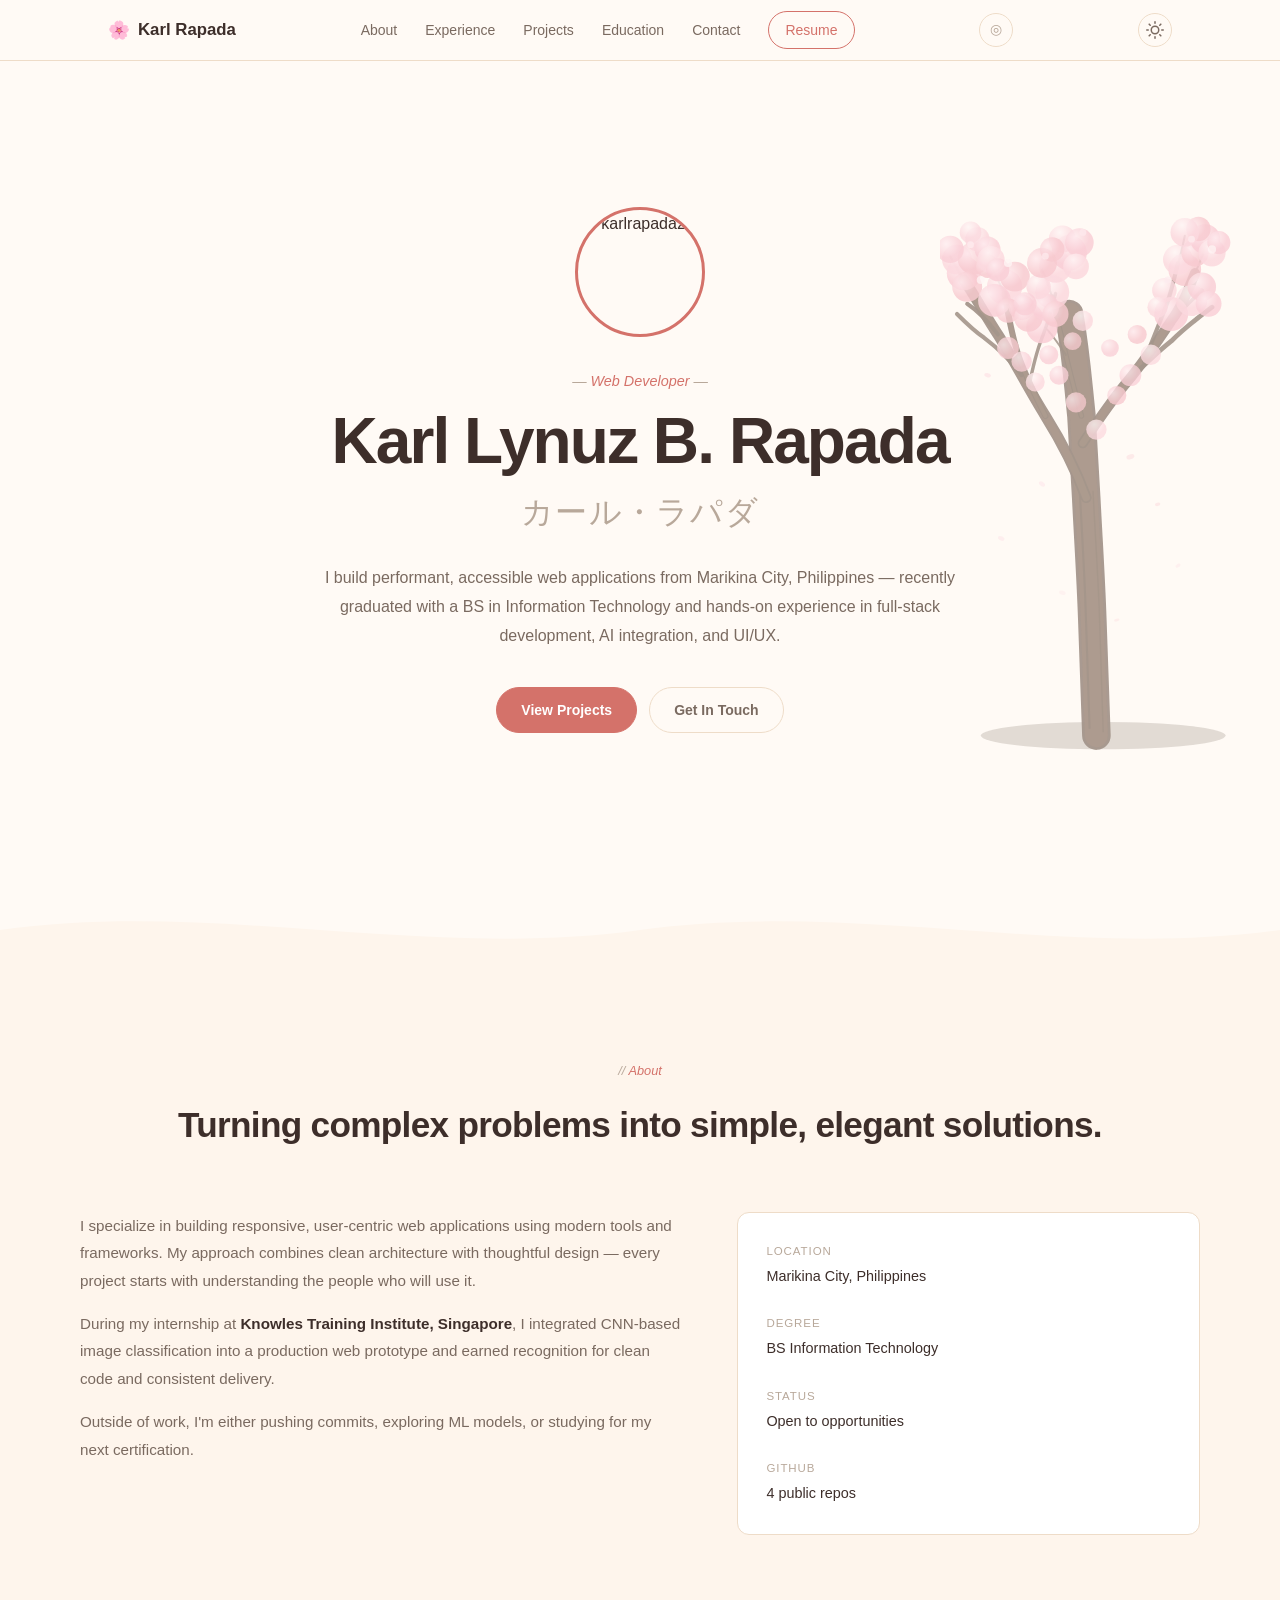
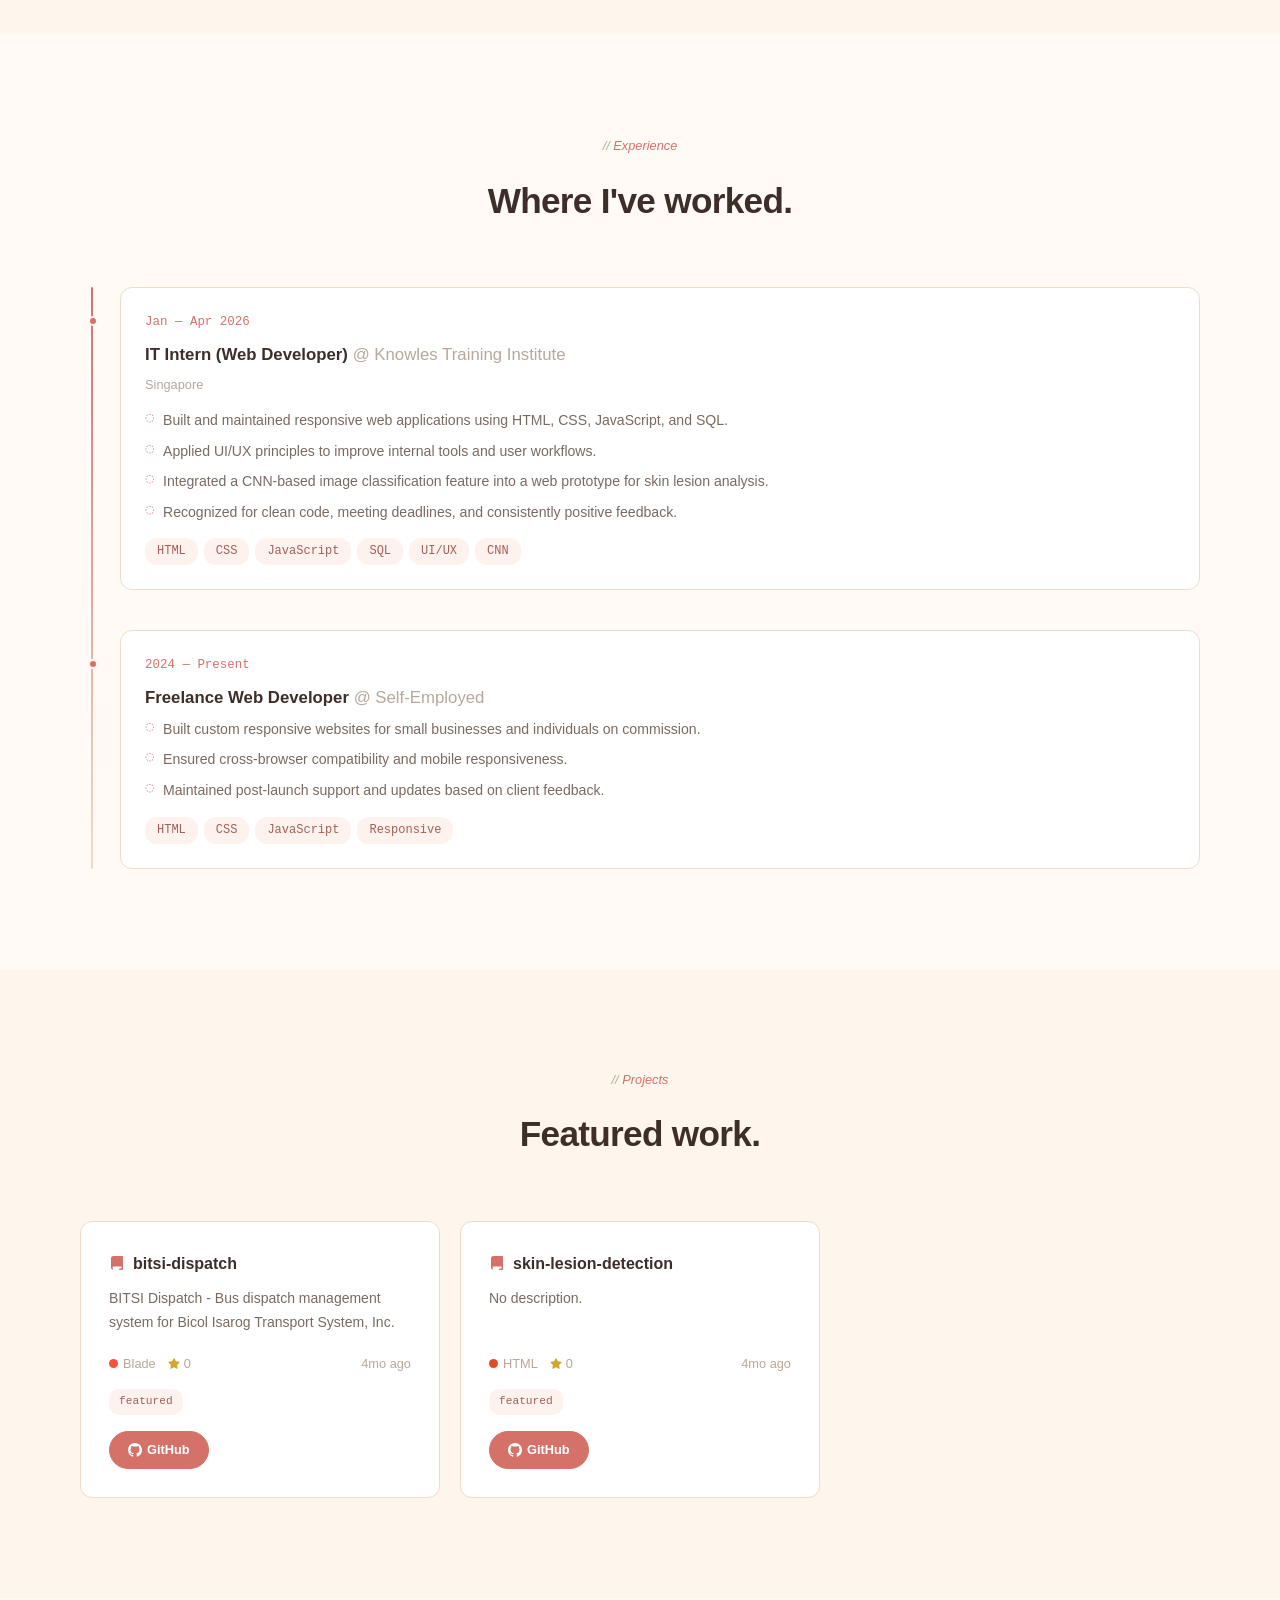
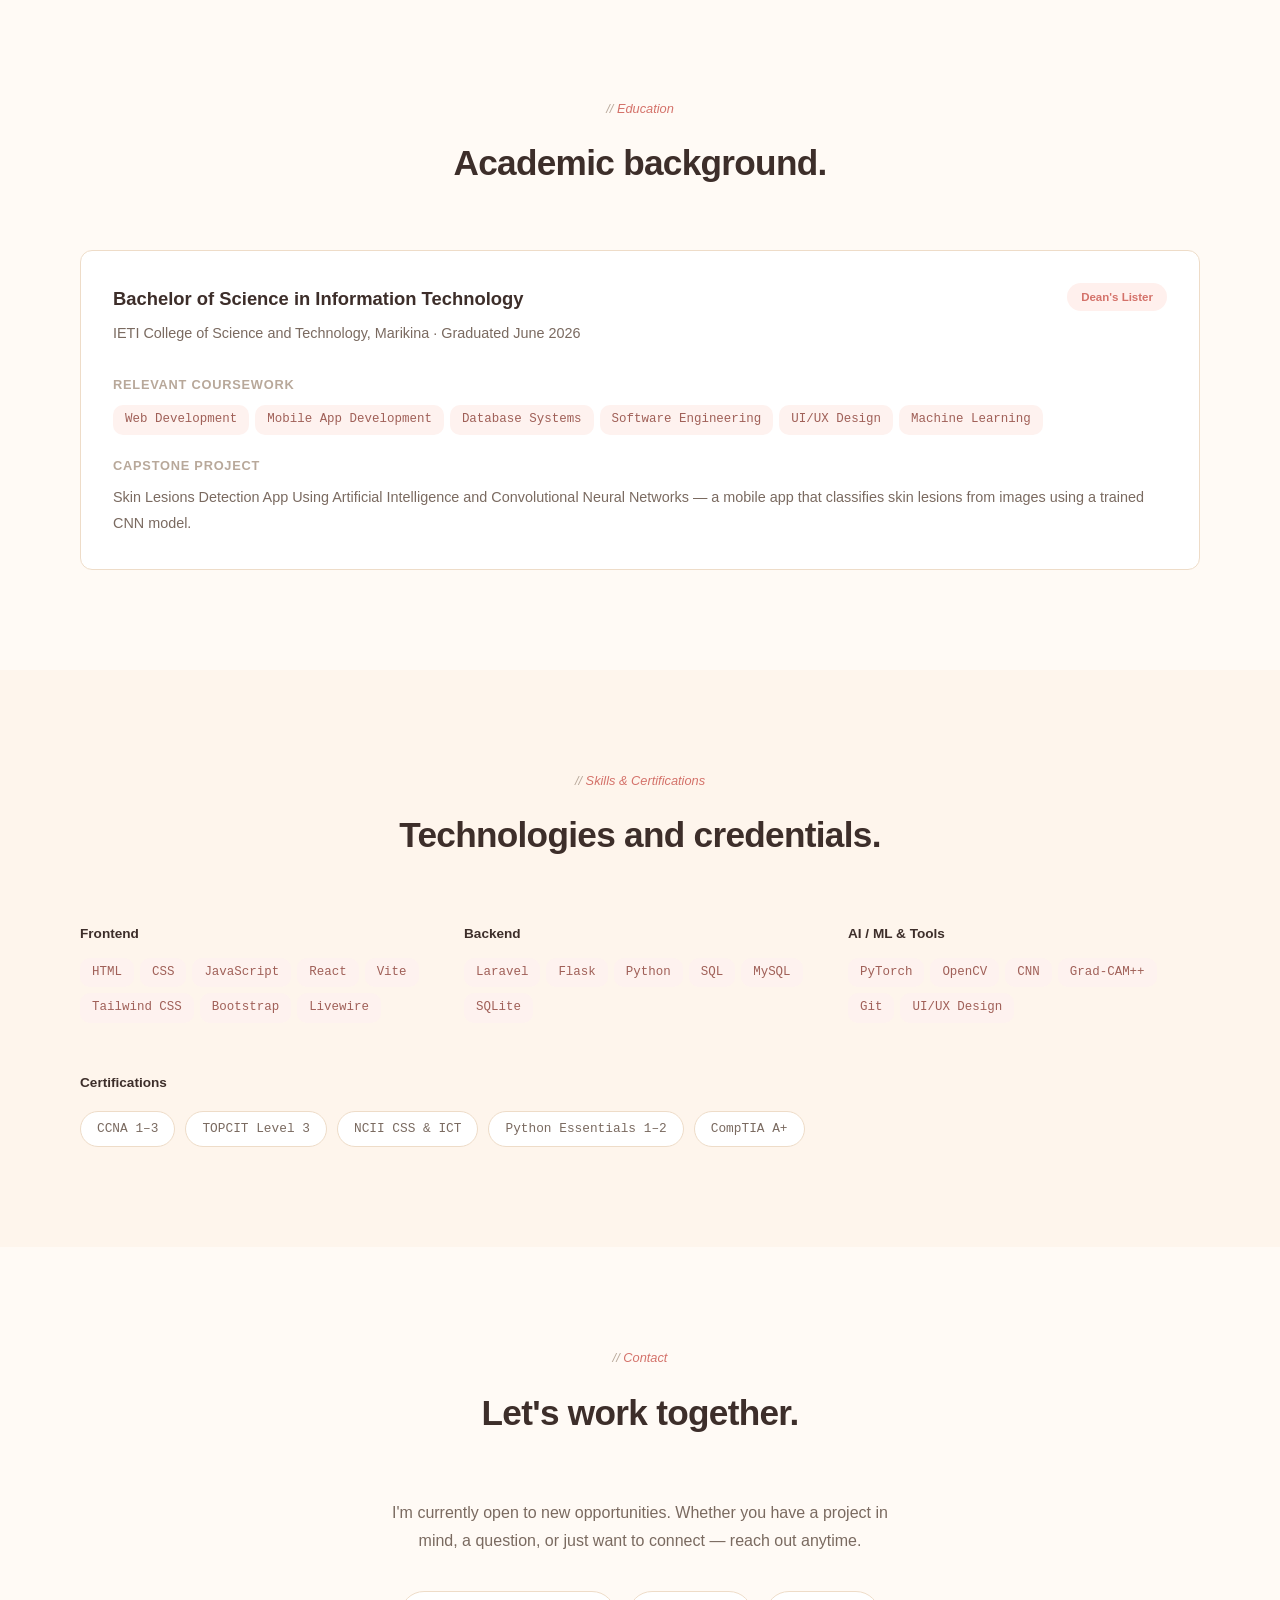
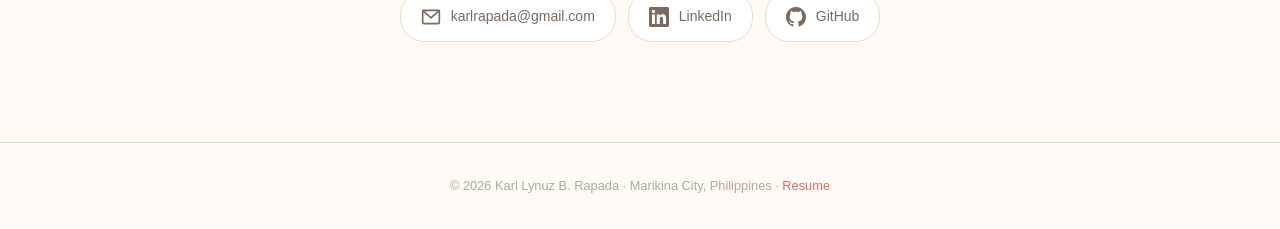
==== commit 87c463dd: "tree" ====
--- a/japan.html
+++ b/japan.html
@@ -1,5 +1,5 @@
 <!DOCTYPE html>
-<html lang="en" data-theme="light" data-build="2026-07-16T09:40:59.408Z">
+<html lang="en" data-theme="light" data-build="2026-07-16T12:11:39.797Z">
 <head>
   <meta charset="UTF-8">
   <meta name="viewport" content="width=device-width, initial-scale=1.0">
@@ -11,35 +11,155 @@
 
   <!-- Sakura tree -->
   <div class="sakura-tree-container" aria-hidden="true">
-    <svg viewBox="0 0 400 800" fill="none" xmlns="http://www.w3.org/2000/svg">
-      <!-- trunk -->
-      <path d="M200 800V480C190 440 160 390 120 350C80 310 50 270 30 230C15 200 15 170 35 150L70 130L110 100L130 70L110 40C90 25 70 20 60 30C30 50 20 80 10 110C-5 150 -5 190 20 230C40 260 60 280 80 300C100 320 120 330 140 340" fill="#5c3d2e" opacity="0.9"/>
-      <path d="M200 480C210 440 220 400 240 360C270 310 280 270 290 230C300 200 310 160 300 120C295 90 275 70 250 60L230 70L240 50C245 35 260 25 275 35C295 50 310 70 330 80C355 95 370 115 365 145C355 185 330 230 300 270C270 310 240 340 220 380" fill="#6b4433" opacity="0.85"/>
-      <path d="M200 500C190 460 170 420 140 390C100 350 70 310 40 280C10 250 -5 210 5 180C10 160 30 140 50 135L70 140L55 120C45 105 50 85 65 80C90 75 115 95 130 120L140 150L160 170" fill="#4a3124" opacity="0.6"/>
-      <!-- blossoms -->
-      <circle cx="70" cy="130" r="18" fill="#fcc4d4" opacity=".8"/>
-      <circle cx="95" cy="105" r="14" fill="#f9bcc8" opacity=".85"/>
-      <circle cx="45" cy="155" r="15" fill="#fcd0de" opacity=".7"/>
-      <circle cx="120" cy="90" r="13" fill="#fab8c6" opacity=".8"/>
-      <circle cx="140" cy="115" r="11" fill="#fbc8d8" opacity=".75"/>
-      <circle cx="155" cy="85" r="10" fill="#fdd4e5" opacity=".8"/>
-      <circle cx="30" cy="180" r="12" fill="#fcc8d8" opacity=".7"/>
-      <circle cx="85" cy="160" r="9" fill="#fab4c0" opacity=".75"/>
-      <circle cx="175" cy="150" r="14" fill="#f9b4c2" opacity=".8"/>
-      <circle cx="200" cy="130" r="12" fill="#fcc8d8" opacity=".85"/>
-      <circle cx="210" cy="105" r="10" fill="#fab8c6" opacity=".75"/>
-      <circle cx="250" cy="60" r="13" fill="#f9c8d4" opacity=".8"/>
-      <circle cx="275" cy="70" r="11" fill="#fbc5d5" opacity=".75"/>
-      <circle cx="295" cy="85" r="14" fill="#fcc4d4" opacity=".7"/>
-      <circle cx="325" cy="105" r="12" fill="#fab8c6" opacity=".8"/>
-      <circle cx="340" cy="130" r="10" fill="#fcd0de" opacity=".75"/>
-      <circle cx="360" cy="115" r="8" fill="#f9bcc8" opacity=".85"/>
-      <circle cx="315" cy="145" r="11" fill="#fdd4e5" opacity=".7"/>
-      <circle cx="380" cy="140" r="9" fill="#fbc8d8" opacity=".75"/>
-      <circle cx="230" cy="145" r="10" fill="#fab8c6" opacity=".8"/>
-      <circle cx="195" cy="170" r="8" fill="#f9c4d0" opacity=".7"/>
-      <circle cx="135" cy="45" r="9" fill="#fcc8d8" opacity=".8"/>
-      <circle cx="165" cy="55" r="7" fill="#fab4c0" opacity=".85"/>
+    <svg viewBox="0 0 500 900" fill="none" xmlns="http://www.w3.org/2000/svg">
+      <defs>
+        <radialGradient id="blossomGrad1" cx="35%" cy="30%"><stop offset="0%" stop-color="#fde0ea"/><stop offset="100%" stop-color="#f4a4b8"/></radialGradient>
+        <radialGradient id="blossomGrad2" cx="40%" cy="25%"><stop offset="0%" stop-color="#fef0f4"/><stop offset="100%" stop-color="#f8b8c8"/></radialGradient>
+        <radialGradient id="blossomGrad3" cx="30%" cy="35%"><stop offset="0%" stop-color="#fdd8e4"/><stop offset="100%" stop-color="#f09aaa"/></radialGradient>
+      </defs>
+
+      <!-- Ground -->
+      <ellipse cx="240" cy="870" rx="180" ry="20" fill="#3d2e1e" opacity="0.3"/>
+
+      <!-- Main trunk - thick, textured, slightly curved -->
+      <path d="M230 870 C228 820 226 760 224 700 C222 640 218 580 215 520 C213 480 210 440 208 400 L204 360 C200 320 195 280 190 250" stroke="#4a3222" stroke-width="42" stroke-linecap="round" fill="none" opacity="0.95"/>
+      <path d="M230 870 C228 820 226 760 224 700 C222 640 218 580 215 520 C213 480 210 440 208 400 L204 360 C200 320 195 280 190 250" stroke="#5c3e2a" stroke-width="34" stroke-linecap="round" fill="none" opacity="0.9"/>
+
+      <!-- Trunk texture lines -->
+      <path d="M220 860 C218 800 216 740 214 680 C212 620 208 560 205 500" stroke="#3d2818" stroke-width="3" fill="none" opacity="0.5"/>
+      <path d="M240 865 C238 810 236 750 234 680 C232 630 228 570 225 510" stroke="#3d2818" stroke-width="2" fill="none" opacity="0.4"/>
+
+      <!-- Branch 1: major left branch -->
+      <path d="M215 520 C200 480 180 440 155 400 C130 360 110 320 85 280 C65 250 50 220 35 200" stroke="#4a3222" stroke-width="16" stroke-linecap="round" fill="none" opacity="0.95"/>
+      <path d="M215 520 C200 480 180 440 155 400 C130 360 110 320 85 280 C65 250 50 220 35 200" stroke="#5c3e2a" stroke-width="11" stroke-linecap="round" fill="none" opacity="0.9"/>
+
+      <!-- Branch 1a: sub from left branch going up-left -->
+      <path d="M155 400 C140 370 125 340 115 310 C105 280 100 250 95 220" stroke="#4a3222" stroke-width="9" stroke-linecap="round" fill="none" opacity="0.95"/>
+      <path d="M155 400 C140 370 125 340 115 310 C105 280 100 250 95 220" stroke="#5c3e2a" stroke-width="6" stroke-linecap="round" fill="none" opacity="0.9"/>
+
+      <!-- Branch 1b: sub from branch 1a going further left -->
+      <path d="M120 340 C105 320 85 300 65 285 C50 275 35 260 25 250" stroke="#4a3222" stroke-width="6" stroke-linecap="round" fill="none" opacity="0.9"/>
+      <path d="M85 280 C70 260 55 245 40 235" stroke="#4a3222" stroke-width="6" stroke-linecap="round" fill="none" opacity="0.95"/>
+
+      <!-- Branch 1c: sub from left branch going right -->
+      <path d="M130 360 C135 335 140 310 150 285 C160 260 165 240 170 220" stroke="#4a3222" stroke-width="5" stroke-linecap="round" fill="none" opacity="0.9"/>
+
+      <!-- Branch 2: major right branch -->
+      <path d="M210 440 C230 410 250 380 275 350 C300 320 320 290 340 260 C355 240 365 215 375 190" stroke="#4a3222" stroke-width="15" stroke-linecap="round" fill="none" opacity="0.95"/>
+      <path d="M210 440 C230 410 250 380 275 350 C300 320 320 290 340 260 C355 240 365 215 375 190" stroke="#5c3e2a" stroke-width="10" stroke-linecap="round" fill="none" opacity="0.9"/>
+
+      <!-- Branch 2a: sub right going up-right -->
+      <path d="M275 350 C295 330 315 310 340 290 C360 270 380 255 400 240" stroke="#4a3222" stroke-width="7" stroke-linecap="round" fill="none" opacity="0.9"/>
+      <path d="M340 260 C355 245 370 230 385 215" stroke="#4a3222" stroke-width="5" stroke-linecap="round" fill="none" opacity="0.9"/>
+
+      <!-- Branch 2b: sub right going up -->
+      <path d="M300 320 C310 295 320 270 330 245 C340 220 345 195 350 175" stroke="#4a3222" stroke-width="6" stroke-linecap="round" fill="none" opacity="0.9"/>
+
+      <!-- Branch 3: center-left upper branch -->
+      <path d="M208 400 C200 370 192 340 185 310 C178 280 170 250 165 225" stroke="#4a3222" stroke-width="8" stroke-linecap="round" fill="none" opacity="0.95"/>
+      <path d="M208 400 C200 370 192 340 185 310 C178 280 170 250 165 225" stroke="#5c3e2a" stroke-width="5" stroke-linecap="round" fill="none" opacity="0.9"/>
+
+      <!-- Small twigs -->
+      <path d="M165 225 C160 210 155 195 150 185" stroke="#4a3222" stroke-width="3" stroke-linecap="round" fill="none" opacity="0.85"/>
+      <path d="M185 310 C175 295 165 280 155 270" stroke="#4a3222" stroke-width="3" stroke-linecap="round" fill="none" opacity="0.85"/>
+      <path d="M350 175 C355 160 358 145 360 135" stroke="#4a3222" stroke-width="3" stroke-linecap="round" fill="none" opacity="0.85"/>
+      <path d="M375 190 C382 175 388 160 392 145" stroke="#4a3222" stroke-width="3" stroke-linecap="round" fill="none" opacity="0.8"/>
+      <path d="M95 220 C88 205 80 190 75 178" stroke="#4a3222" stroke-width="3" stroke-linecap="round" fill="none" opacity="0.85"/>
+      <path d="M35 200 C28 188 20 175 15 165" stroke="#4a3222" stroke-width="3" stroke-linecap="round" fill="none" opacity="0.85"/>
+
+      <!-- ── Blossom Clusters ── -->
+
+      <!-- Top-left canopy cluster -->
+      <circle cx="35" cy="190" r="25" fill="url(#blossomGrad1)" opacity="0.88"/>
+      <circle cx="25" cy="170" r="22" fill="url(#blossomGrad2)" opacity="0.85"/>
+      <circle cx="50" cy="168" r="24" fill="url(#blossomGrad3)" opacity="0.82"/>
+      <circle cx="15" cy="155" r="20" fill="url(#blossomGrad1)" opacity="0.8"/>
+      <circle cx="55" cy="140" r="18" fill="url(#blossomGrad2)" opacity="0.85"/>
+      <circle cx="40" cy="210" r="22" fill="url(#blossomGrad3)" opacity="0.84"/>
+      <circle cx="70" cy="155" r="19" fill="url(#blossomGrad1)" opacity="0.82"/>
+      <circle cx="45" cy="130" r="16" fill="url(#blossomGrad2)" opacity="0.78"/>
+      <circle cx="70" cy="180" r="17" fill="url(#blossomGrad3)" opacity="0.83"/>
+
+      <!-- Left-side cluster -->
+      <circle cx="95" cy="210" r="26" fill="url(#blossomGrad2)" opacity="0.88"/>
+      <circle cx="80" cy="230" r="24" fill="url(#blossomGrad1)" opacity="0.85"/>
+      <circle cx="110" cy="195" r="22" fill="url(#blossomGrad3)" opacity="0.82"/>
+      <circle cx="75" cy="170" r="20" fill="url(#blossomGrad2)" opacity="0.84"/>
+      <circle cx="120" cy="240" r="19" fill="url(#blossomGrad1)" opacity="0.83"/>
+      <circle cx="100" cy="245" r="18" fill="url(#blossomGrad3)" opacity="0.8"/>
+      <circle cx="85" cy="185" r="17" fill="url(#blossomGrad1)" opacity="0.86"/>
+
+      <!-- Mid-left canopy -->
+      <circle cx="150" cy="270" r="23" fill="url(#blossomGrad1)" opacity="0.88"/>
+      <circle cx="165" cy="218" r="25" fill="url(#blossomGrad2)" opacity="0.86"/>
+      <circle cx="130" cy="255" r="21" fill="url(#blossomGrad3)" opacity="0.84"/>
+      <circle cx="155" cy="240" r="20" fill="url(#blossomGrad1)" opacity="0.82"/>
+      <circle cx="145" cy="210" r="18" fill="url(#blossomGrad2)" opacity="0.85"/>
+      <circle cx="170" cy="250" r="19" fill="url(#blossomGrad3)" opacity="0.83"/>
+      <circle cx="125" cy="235" r="17" fill="url(#blossomGrad1)" opacity="0.81"/>
+
+      <!-- Center canopy cluster -->
+      <circle cx="170" cy="180" r="24" fill="url(#blossomGrad2)" opacity="0.88"/>
+      <circle cx="190" cy="160" r="26" fill="url(#blossomGrad1)" opacity="0.86"/>
+      <circle cx="150" cy="175" r="22" fill="url(#blossomGrad3)" opacity="0.84"/>
+      <circle cx="180" cy="140" r="20" fill="url(#blossomGrad2)" opacity="0.83"/>
+      <circle cx="205" cy="145" r="21" fill="url(#blossomGrad1)" opacity="0.85"/>
+      <circle cx="165" cy="155" r="18" fill="url(#blossomGrad3)" opacity="0.82"/>
+      <circle cx="200" cy="180" r="19" fill="url(#blossomGrad2)" opacity="0.86"/>
+
+      <!-- Right canopy cluster -->
+      <circle cx="340" cy="250" r="25" fill="url(#blossomGrad1)" opacity="0.88"/>
+      <circle cx="370" cy="230" r="23" fill="url(#blossomGrad2)" opacity="0.86"/>
+      <circle cx="360" cy="185" r="24" fill="url(#blossomGrad3)" opacity="0.84"/>
+      <circle cx="385" cy="210" r="21" fill="url(#blossomGrad1)" opacity="0.85"/>
+      <circle cx="350" cy="170" r="22" fill="url(#blossomGrad2)" opacity="0.83"/>
+      <circle cx="375" cy="160" r="20" fill="url(#blossomGrad3)" opacity="0.82"/>
+      <circle cx="395" cy="235" r="19" fill="url(#blossomGrad1)" opacity="0.84"/>
+      <circle cx="330" cy="215" r="18" fill="url(#blossomGrad2)" opacity="0.83"/>
+
+      <!-- Top-right cluster -->
+      <circle cx="390" cy="140" r="22" fill="url(#blossomGrad1)" opacity="0.87"/>
+      <circle cx="400" cy="160" r="20" fill="url(#blossomGrad2)" opacity="0.85"/>
+      <circle cx="380" cy="125" r="18" fill="url(#blossomGrad3)" opacity="0.83"/>
+      <circle cx="410" cy="145" r="17" fill="url(#blossomGrad1)" opacity="0.84"/>
+      <circle cx="360" cy="130" r="21" fill="url(#blossomGrad2)" opacity="0.86"/>
+
+      <!-- Inner / fill blossoms (smaller, scattered along branches) -->
+      <circle cx="100" cy="300" r="16" fill="url(#blossomGrad3)" opacity="0.78"/>
+      <circle cx="120" cy="320" r="15" fill="url(#blossomGrad1)" opacity="0.76"/>
+      <circle cx="140" cy="350" r="14" fill="url(#blossomGrad2)" opacity="0.8"/>
+      <circle cx="200" cy="380" r="15" fill="url(#blossomGrad3)" opacity="0.75"/>
+      <circle cx="175" cy="340" r="14" fill="url(#blossomGrad1)" opacity="0.78"/>
+      <circle cx="230" cy="420" r="15" fill="url(#blossomGrad2)" opacity="0.77"/>
+      <circle cx="260" cy="370" r="14" fill="url(#blossomGrad3)" opacity="0.8"/>
+      <circle cx="280" cy="340" r="16" fill="url(#blossomGrad1)" opacity="0.76"/>
+      <circle cx="310" cy="310" r="15" fill="url(#blossomGrad2)" opacity="0.79"/>
+      <circle cx="290" cy="280" r="14" fill="url(#blossomGrad3)" opacity="0.82"/>
+      <circle cx="250" cy="300" r="13" fill="url(#blossomGrad1)" opacity="0.78"/>
+      <circle cx="210" cy="260" r="15" fill="url(#blossomGrad2)" opacity="0.81"/>
+      <circle cx="195" cy="290" r="13" fill="url(#blossomGrad3)" opacity="0.76"/>
+      <circle cx="160" cy="310" r="14" fill="url(#blossomGrad1)" opacity="0.79"/>
+      <circle cx="320" cy="240" r="15" fill="url(#blossomGrad2)" opacity="0.81"/>
+
+      <!-- Scattered falling petals -->
+      <ellipse cx="70" cy="340" rx="5" ry="3" fill="#fcc4d4" opacity="0.6" transform="rotate(15 70 340)"/>
+      <ellipse cx="280" cy="460" rx="6" ry="3.5" fill="#f9bcc8" opacity="0.5" transform="rotate(-20 280 460)"/>
+      <ellipse cx="150" cy="500" rx="5" ry="3" fill="#fcd0de" opacity="0.55" transform="rotate(35 150 500)"/>
+      <ellipse cx="320" cy="530" rx="4" ry="2.5" fill="#fab8c6" opacity="0.5" transform="rotate(-10 320 530)"/>
+      <ellipse cx="90" cy="580" rx="5" ry="3" fill="#fbc5d5" opacity="0.45" transform="rotate(25 90 580)"/>
+      <ellipse cx="350" cy="620" rx="4" ry="2.5" fill="#fcc8d8" opacity="0.4" transform="rotate(-30 350 620)"/>
+      <ellipse cx="180" cy="660" rx="5" ry="3" fill="#fad4df" opacity="0.4" transform="rotate(18 180 660)"/>
+      <ellipse cx="260" cy="700" rx="4" ry="2" fill="#f9b4c2" opacity="0.35" transform="rotate(-15 260 700)"/>
+
+      <!-- Small dot blossoms high up -->
+      <circle cx="45" cy="148" r="5" fill="#fde0ea" opacity="0.75"/>
+      <circle cx="100" cy="175" r="6" fill="#fef0f4" opacity="0.78"/>
+      <circle cx="210" cy="130" r="5" fill="#fdd8e4" opacity="0.8"/>
+      <circle cx="370" cy="140" r="5" fill="#fde0ea" opacity="0.76"/>
+      <circle cx="400" cy="155" r="6" fill="#fef0f4" opacity="0.74"/>
+      <circle cx="155" cy="165" r="5" fill="#fdd8e4" opacity="0.78"/>
+      <circle cx="335" cy="200" r="5" fill="#fde0ea" opacity="0.8"/>
+      <circle cx="60" cy="200" r="6" fill="#fef0f4" opacity="0.75"/>
     </svg>
   </div>
 
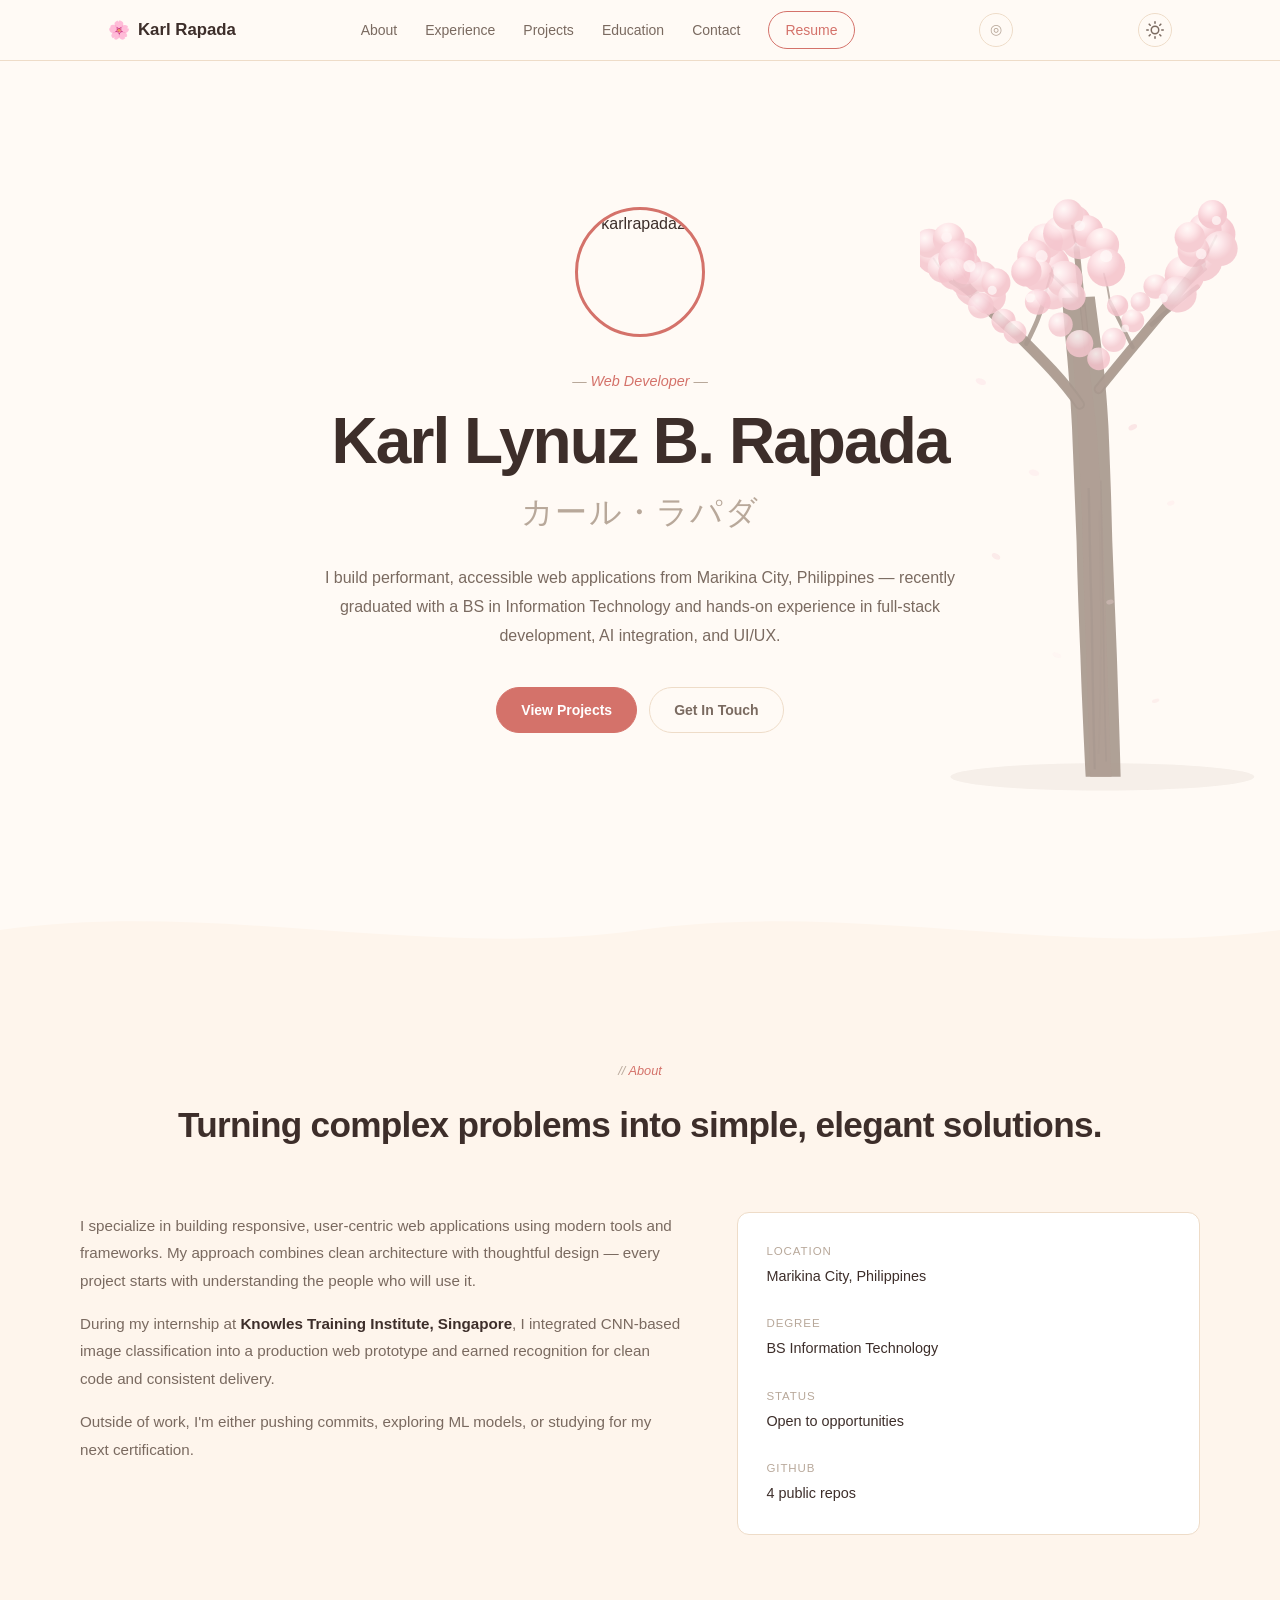
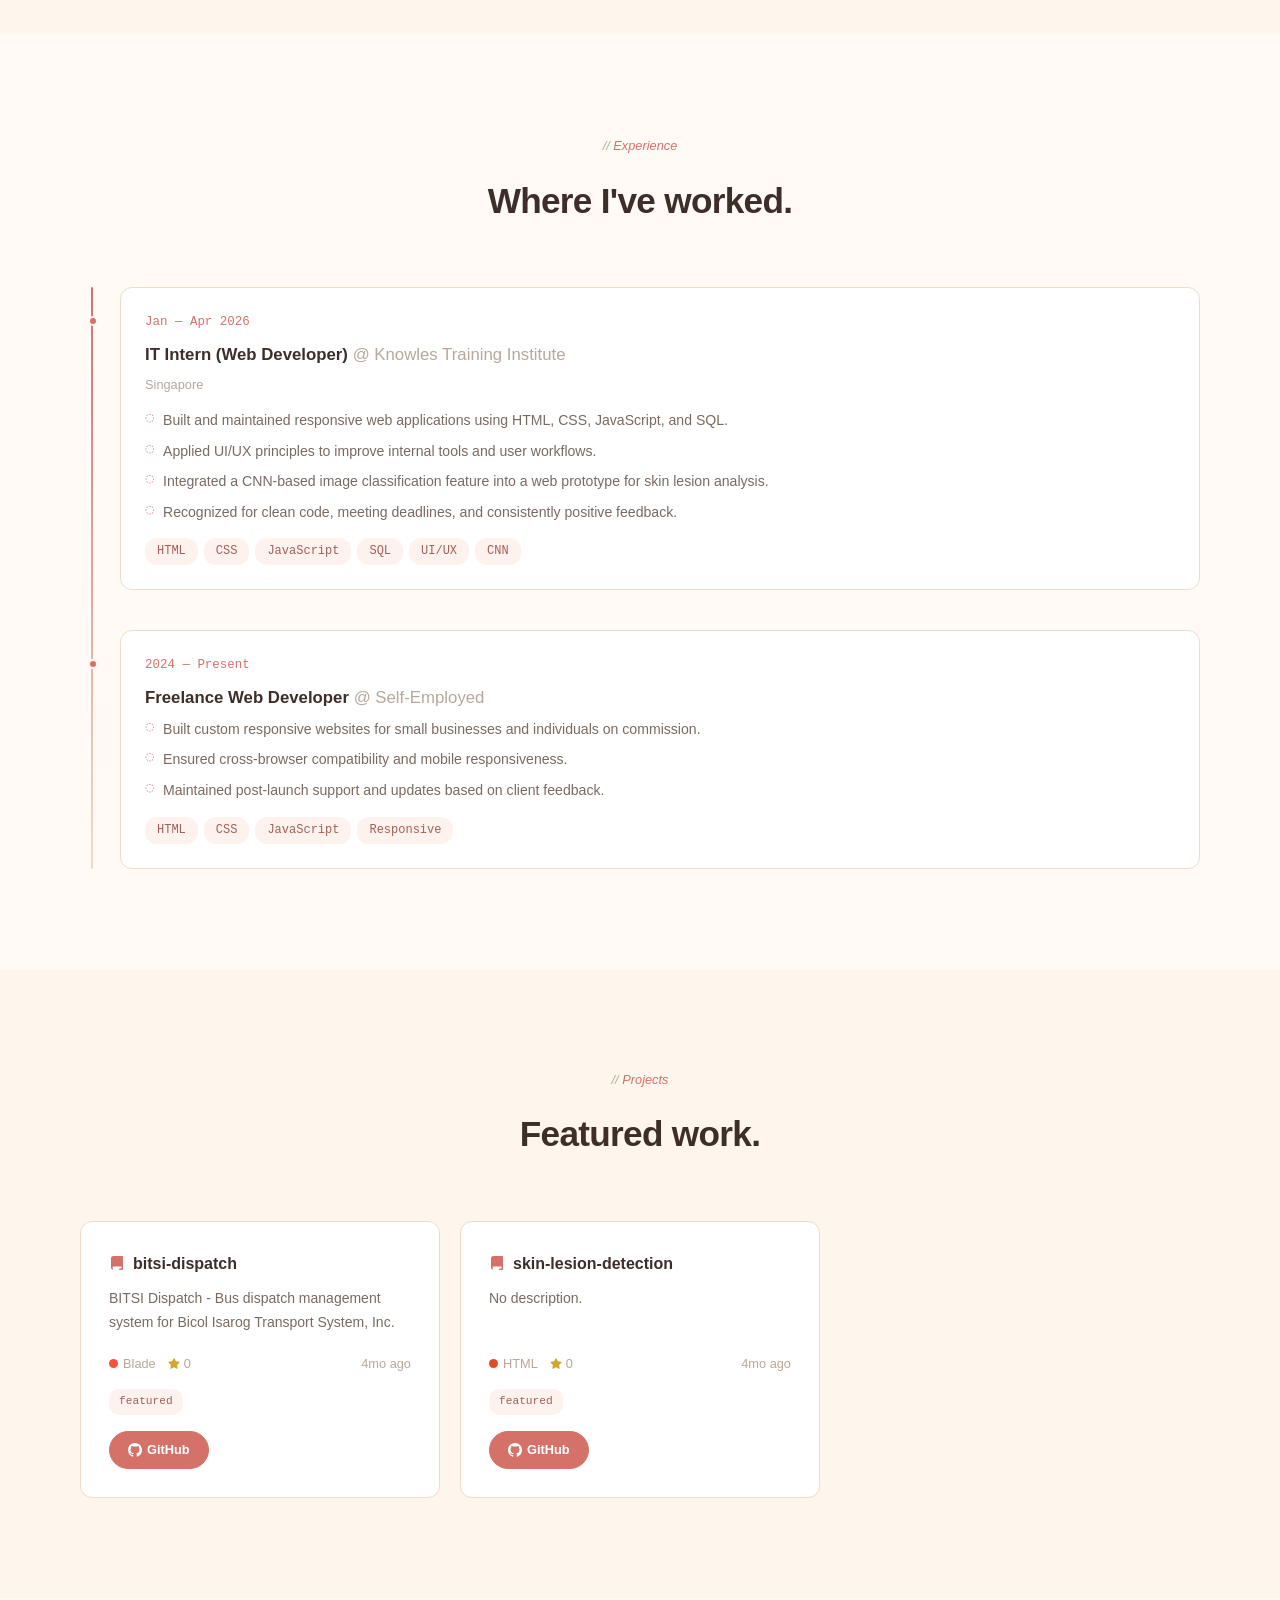
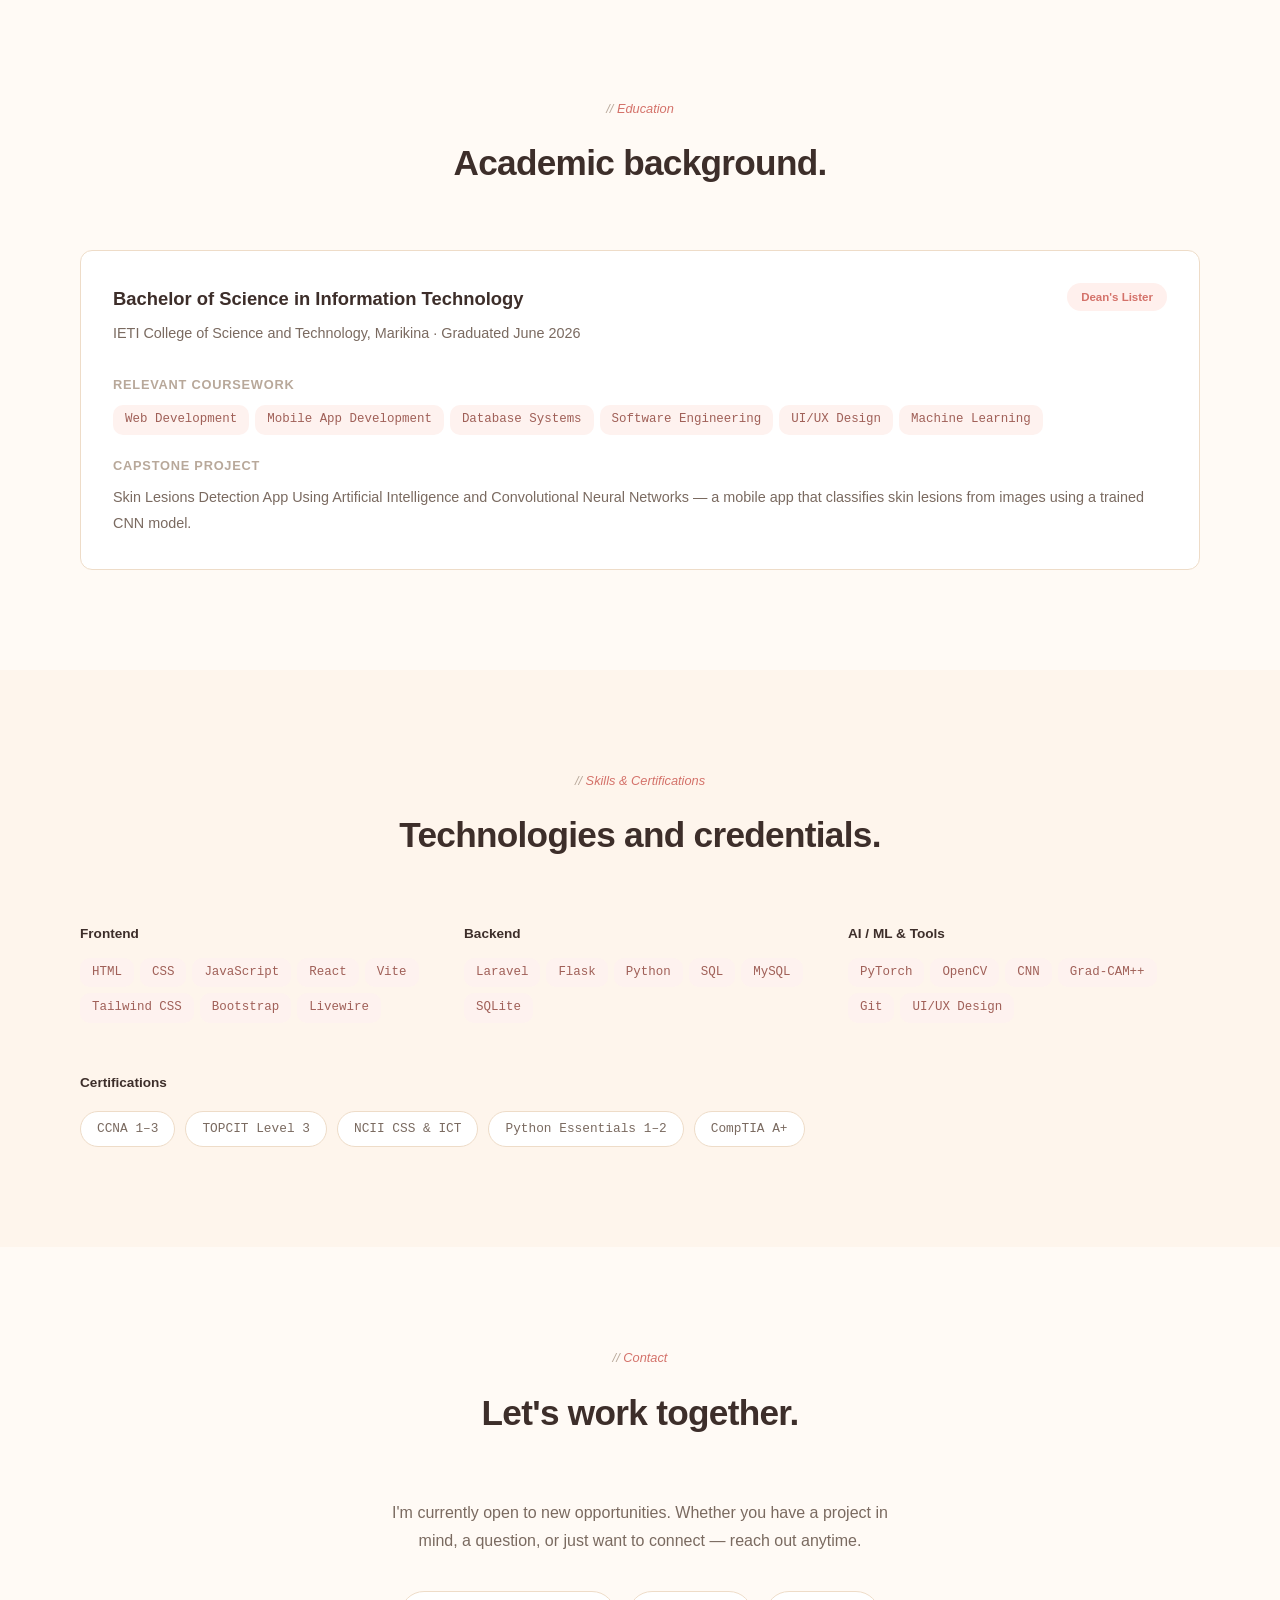
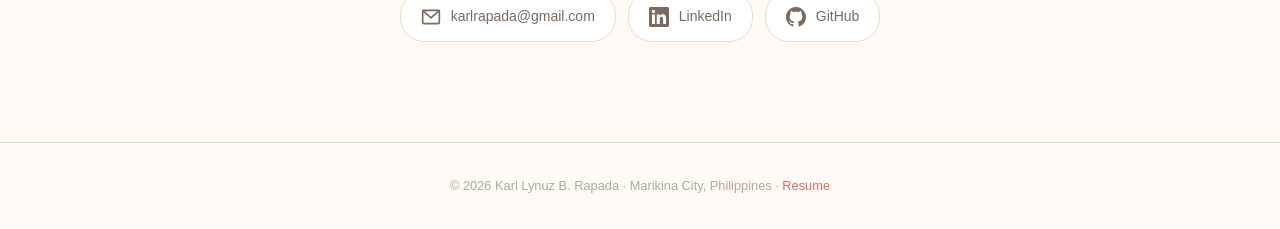
==== commit 5005fcf2: "tree" ====
--- a/japan.html
+++ b/japan.html
@@ -13,153 +13,192 @@
   <div class="sakura-tree-container" aria-hidden="true">
     <svg viewBox="0 0 500 900" fill="none" xmlns="http://www.w3.org/2000/svg">
       <defs>
-        <radialGradient id="blossomGrad1" cx="35%" cy="30%"><stop offset="0%" stop-color="#fde0ea"/><stop offset="100%" stop-color="#f4a4b8"/></radialGradient>
-        <radialGradient id="blossomGrad2" cx="40%" cy="25%"><stop offset="0%" stop-color="#fef0f4"/><stop offset="100%" stop-color="#f8b8c8"/></radialGradient>
-        <radialGradient id="blossomGrad3" cx="30%" cy="35%"><stop offset="0%" stop-color="#fdd8e4"/><stop offset="100%" stop-color="#f09aaa"/></radialGradient>
+        <radialGradient id="b1" cx="38%" cy="28%"><stop offset="0%" stop-color="#fff0f4"/><stop offset="45%" stop-color="#fbc4d4"/><stop offset="100%" stop-color="#e8879e"/></radialGradient>
+        <radialGradient id="b2" cx="35%" cy="32%"><stop offset="0%" stop-color="#fef5f8"/><stop offset="40%" stop-color="#fad0de"/><stop offset="100%" stop-color="#e892a6"/></radialGradient>
+        <radialGradient id="b3" cx="42%" cy="22%"><stop offset="0%" stop-color="#fff8fa"/><stop offset="50%" stop-color="#fcccd8"/><stop offset="100%" stop-color="#ea8fa4"/></radialGradient>
       </defs>
 
       <!-- Ground -->
-      <ellipse cx="240" cy="870" rx="180" ry="20" fill="#3d2e1e" opacity="0.3"/>
-
-      <!-- Main trunk - thick, textured, slightly curved -->
-      <path d="M230 870 C228 820 226 760 224 700 C222 640 218 580 215 520 C213 480 210 440 208 400 L204 360 C200 320 195 280 190 250" stroke="#4a3222" stroke-width="42" stroke-linecap="round" fill="none" opacity="0.95"/>
-      <path d="M230 870 C228 820 226 760 224 700 C222 640 218 580 215 520 C213 480 210 440 208 400 L204 360 C200 320 195 280 190 250" stroke="#5c3e2a" stroke-width="34" stroke-linecap="round" fill="none" opacity="0.9"/>
-
-      <!-- Trunk texture lines -->
-      <path d="M220 860 C218 800 216 740 214 680 C212 620 208 560 205 500" stroke="#3d2818" stroke-width="3" fill="none" opacity="0.5"/>
-      <path d="M240 865 C238 810 236 750 234 680 C232 630 228 570 225 510" stroke="#3d2818" stroke-width="2" fill="none" opacity="0.4"/>
-
-      <!-- Branch 1: major left branch -->
-      <path d="M215 520 C200 480 180 440 155 400 C130 360 110 320 85 280 C65 250 50 220 35 200" stroke="#4a3222" stroke-width="16" stroke-linecap="round" fill="none" opacity="0.95"/>
-      <path d="M215 520 C200 480 180 440 155 400 C130 360 110 320 85 280 C65 250 50 220 35 200" stroke="#5c3e2a" stroke-width="11" stroke-linecap="round" fill="none" opacity="0.9"/>
-
-      <!-- Branch 1a: sub from left branch going up-left -->
-      <path d="M155 400 C140 370 125 340 115 310 C105 280 100 250 95 220" stroke="#4a3222" stroke-width="9" stroke-linecap="round" fill="none" opacity="0.95"/>
-      <path d="M155 400 C140 370 125 340 115 310 C105 280 100 250 95 220" stroke="#5c3e2a" stroke-width="6" stroke-linecap="round" fill="none" opacity="0.9"/>
-
-      <!-- Branch 1b: sub from branch 1a going further left -->
-      <path d="M120 340 C105 320 85 300 65 285 C50 275 35 260 25 250" stroke="#4a3222" stroke-width="6" stroke-linecap="round" fill="none" opacity="0.9"/>
-      <path d="M85 280 C70 260 55 245 40 235" stroke="#4a3222" stroke-width="6" stroke-linecap="round" fill="none" opacity="0.95"/>
-
-      <!-- Branch 1c: sub from left branch going right -->
-      <path d="M130 360 C135 335 140 310 150 285 C160 260 165 240 170 220" stroke="#4a3222" stroke-width="5" stroke-linecap="round" fill="none" opacity="0.9"/>
-
-      <!-- Branch 2: major right branch -->
-      <path d="M210 440 C230 410 250 380 275 350 C300 320 320 290 340 260 C355 240 365 215 375 190" stroke="#4a3222" stroke-width="15" stroke-linecap="round" fill="none" opacity="0.95"/>
-      <path d="M210 440 C230 410 250 380 275 350 C300 320 320 290 340 260 C355 240 365 215 375 190" stroke="#5c3e2a" stroke-width="10" stroke-linecap="round" fill="none" opacity="0.9"/>
-
-      <!-- Branch 2a: sub right going up-right -->
-      <path d="M275 350 C295 330 315 310 340 290 C360 270 380 255 400 240" stroke="#4a3222" stroke-width="7" stroke-linecap="round" fill="none" opacity="0.9"/>
-      <path d="M340 260 C355 245 370 230 385 215" stroke="#4a3222" stroke-width="5" stroke-linecap="round" fill="none" opacity="0.9"/>
-
-      <!-- Branch 2b: sub right going up -->
-      <path d="M300 320 C310 295 320 270 330 245 C340 220 345 195 350 175" stroke="#4a3222" stroke-width="6" stroke-linecap="round" fill="none" opacity="0.9"/>
-
-      <!-- Branch 3: center-left upper branch -->
-      <path d="M208 400 C200 370 192 340 185 310 C178 280 170 250 165 225" stroke="#4a3222" stroke-width="8" stroke-linecap="round" fill="none" opacity="0.95"/>
-      <path d="M208 400 C200 370 192 340 185 310 C178 280 170 250 165 225" stroke="#5c3e2a" stroke-width="5" stroke-linecap="round" fill="none" opacity="0.9"/>
-
-      <!-- Small twigs -->
-      <path d="M165 225 C160 210 155 195 150 185" stroke="#4a3222" stroke-width="3" stroke-linecap="round" fill="none" opacity="0.85"/>
-      <path d="M185 310 C175 295 165 280 155 270" stroke="#4a3222" stroke-width="3" stroke-linecap="round" fill="none" opacity="0.85"/>
-      <path d="M350 175 C355 160 358 145 360 135" stroke="#4a3222" stroke-width="3" stroke-linecap="round" fill="none" opacity="0.85"/>
-      <path d="M375 190 C382 175 388 160 392 145" stroke="#4a3222" stroke-width="3" stroke-linecap="round" fill="none" opacity="0.8"/>
-      <path d="M95 220 C88 205 80 190 75 178" stroke="#4a3222" stroke-width="3" stroke-linecap="round" fill="none" opacity="0.85"/>
-      <path d="M35 200 C28 188 20 175 15 165" stroke="#4a3222" stroke-width="3" stroke-linecap="round" fill="none" opacity="0.85"/>
-
-      <!-- ── Blossom Clusters ── -->
-
-      <!-- Top-left canopy cluster -->
-      <circle cx="35" cy="190" r="25" fill="url(#blossomGrad1)" opacity="0.88"/>
-      <circle cx="25" cy="170" r="22" fill="url(#blossomGrad2)" opacity="0.85"/>
-      <circle cx="50" cy="168" r="24" fill="url(#blossomGrad3)" opacity="0.82"/>
-      <circle cx="15" cy="155" r="20" fill="url(#blossomGrad1)" opacity="0.8"/>
-      <circle cx="55" cy="140" r="18" fill="url(#blossomGrad2)" opacity="0.85"/>
-      <circle cx="40" cy="210" r="22" fill="url(#blossomGrad3)" opacity="0.84"/>
-      <circle cx="70" cy="155" r="19" fill="url(#blossomGrad1)" opacity="0.82"/>
-      <circle cx="45" cy="130" r="16" fill="url(#blossomGrad2)" opacity="0.78"/>
-      <circle cx="70" cy="180" r="17" fill="url(#blossomGrad3)" opacity="0.83"/>
+      <ellipse cx="240" cy="880" rx="200" ry="18" fill="#5c3e2a" opacity="0.12"/>
+
+      <!-- ═══ TRUNK — filled tapered shape ═══ -->
+      <path d="
+        M 218 880
+        C 216 840 213 780 211 720
+        C 209 670 207 620 206 570
+        C 204 520 202 470 200 420
+        C 198 380 195 340 192 310
+        C 190 285 188 265 187 250
+        L 230 248
+        C 232 265 235 285 238 310
+        C 242 340 246 380 248 420
+        C 250 470 252 520 253 570
+        C 255 620 257 670 259 720
+        C 261 780 263 840 264 880
+        Z
+      " fill="#4a3020" opacity="0.92"/>
+
+      <path d="
+        M 224 880
+        C 222 830 220 760 218 700
+        C 216 640 214 580 213 530
+        C 211 490 209 450 207 410
+        C 205 380 203 350 201 320
+        L 220 318
+        C 224 352 228 385 232 420
+        C 235 460 238 500 240 540
+        C 242 590 244 650 246 720
+        C 248 780 250 840 252 880
+        Z
+      " fill="#5c3e2c" opacity="0.88"/>
+
+      <!-- Trunk bark detail -->
+      <path d="M 230 870 C 228 810 227 740 226 670 C 224 610 223 550 222 500" stroke="#3a2218" stroke-width="3" fill="none" opacity="0.35"/>
+      <path d="M 245 860 C 243 800 242 730 241 660 C 240 600 239 540 238 490" stroke="#3a2218" stroke-width="2" fill="none" opacity="0.3"/>
+      <path d="M 235 850 C 237 800 238 740 238 680 C 238 630 237 580 236 530" stroke="#4a3020" stroke-width="2" fill="none" opacity="0.25"/>
+
+      <!-- ═══ BRANCHES — using stroked paths ═══ -->
+
+      <!-- Branch 1: major left sweeping branch -->
+      <path d="M 210 390 C 190 360 160 330 130 300 C 100 275 75 250 50 225" stroke="#4a3020" stroke-width="14" stroke-linecap="round" fill="none" opacity="0.92"/>
+      <path d="M 210 390 C 190 360 160 330 130 300 C 100 275 75 250 50 225" stroke="#5c3e2c" stroke-width="9" stroke-linecap="round" fill="none" opacity="0.85"/>
+
+      <!-- Branch 1 sub-l -->
+      <path d="M 130 300 C 110 280 90 260 70 240" stroke="#4a3020" stroke-width="7" stroke-linecap="round" fill="none" opacity="0.9"/>
+      <path d="M 100 275 C 80 258 60 240 40 228" stroke="#4a3020" stroke-width="5" stroke-linecap="round" fill="none" opacity="0.88"/>
+
+      <!-- Branch 1 sub-r -->
+      <path d="M 140 310 C 150 290 160 270 165 245" stroke="#4a3020" stroke-width="6" stroke-linecap="round" fill="none" opacity="0.88"/>
+
+      <!-- Branch 2: right sweeping branch -->
+      <path d="M 235 370 C 255 345 280 315 305 285 C 330 255 350 230 370 205" stroke="#4a3020" stroke-width="13" stroke-linecap="round" fill="none" opacity="0.92"/>
+      <path d="M 235 370 C 255 345 280 315 305 285 C 330 255 350 230 370 205" stroke="#5c3e2c" stroke-width="8" stroke-linecap="round" fill="none" opacity="0.85"/>
+
+      <!-- Branch 2 sub-r -->
+      <path d="M 305 285 C 325 268 345 250 365 235" stroke="#4a3020" stroke-width="6" stroke-linecap="round" fill="none" opacity="0.88"/>
+      <path d="M 330 255 C 345 240 360 225 375 212" stroke="#4a3020" stroke-width="5" stroke-linecap="round" fill="none" opacity="0.85"/>
+
+      <!-- Branch 2 sub-l -->
+      <path d="M 280 315 C 270 295 260 275 250 255" stroke="#4a3020" stroke-width="5" stroke-linecap="round" fill="none" opacity="0.88"/>
+
+      <!-- Branch 3: upper center branch -->
+      <path d="M 220 320 C 218 295 215 268 212 245 C 210 225 208 205 206 185" stroke="#4a3020" stroke-width="8" stroke-linecap="round" fill="none" opacity="0.92"/>
+      <path d="M 220 320 C 218 295 215 268 212 245 C 210 225 208 205 206 185" stroke="#5c3e2c" stroke-width="5" stroke-linecap="round" fill="none" opacity="0.85"/>
+
+      <!-- Branch 3 sub-l -->
+      <path d="M 214 260 C 200 245 185 230 172 218" stroke="#4a3020" stroke-width="4" stroke-linecap="round" fill="none" opacity="0.85"/>
+
+      <!-- Twigs -->
+      <path d="M 50 225 C 42 212 35 200 28 190" stroke="#4a3020" stroke-width="3" stroke-linecap="round" fill="none" opacity="0.85"/>
+      <path d="M 70 240 C 62 225 55 212 48 202" stroke="#4a3020" stroke-width="3" stroke-linecap="round" fill="none" opacity="0.82"/>
+      <path d="M 165 245 C 168 232 172 220 175 210" stroke="#4a3020" stroke-width="3" stroke-linecap="round" fill="none" opacity="0.85"/>
+      <path d="M 206 185 C 204 175 202 165 200 155" stroke="#4a3020" stroke-width="3" stroke-linecap="round" fill="none" opacity="0.85"/>
+      <path d="M 250 255 C 248 240 245 228 242 218" stroke="#4a3020" stroke-width="2.5" stroke-linecap="round" fill="none" opacity="0.8"/>
+      <path d="M 370 205 C 378 192 384 180 390 168" stroke="#4a3020" stroke-width="3" stroke-linecap="round" fill="none" opacity="0.85"/>
+      <path d="M 350 230 C 358 218 365 205 372 195" stroke="#4a3020" stroke-width="2.5" stroke-linecap="round" fill="none" opacity="0.82"/>
+      <path d="M 40 228 C 32 218 24 208 18 198" stroke="#4a3020" stroke-width="2.5" stroke-linecap="round" fill="none" opacity="0.8"/>
+
+      <!-- ═══ BLOSSOM CLUSTERS ═══ -->
+
+      <!-- Far-left canopy -->
+      <g opacity="0.88">
+        <circle cx="28" cy="188" r="28" fill="url(#b1)"/>
+        <circle cx="48" cy="200" r="24" fill="url(#b2)"/>
+        <circle cx="18" cy="196" r="22" fill="url(#b3)"/>
+        <circle cx="55" cy="190" r="20" fill="url(#b1)"/>
+        <circle cx="12" cy="178" r="19" fill="url(#b2)"/>
+        <circle cx="38" cy="172" r="21" fill="url(#b3)"/>
+        <circle cx="60" cy="210" r="22" fill="url(#b1)"/>
+        <circle cx="30" cy="210" r="20" fill="url(#b2)"/>
+      </g>
 
       <!-- Left-side cluster -->
-      <circle cx="95" cy="210" r="26" fill="url(#blossomGrad2)" opacity="0.88"/>
-      <circle cx="80" cy="230" r="24" fill="url(#blossomGrad1)" opacity="0.85"/>
-      <circle cx="110" cy="195" r="22" fill="url(#blossomGrad3)" opacity="0.82"/>
-      <circle cx="75" cy="170" r="20" fill="url(#blossomGrad2)" opacity="0.84"/>
-      <circle cx="120" cy="240" r="19" fill="url(#blossomGrad1)" opacity="0.83"/>
-      <circle cx="100" cy="245" r="18" fill="url(#blossomGrad3)" opacity="0.8"/>
-      <circle cx="85" cy="185" r="17" fill="url(#blossomGrad1)" opacity="0.86"/>
-
-      <!-- Mid-left canopy -->
-      <circle cx="150" cy="270" r="23" fill="url(#blossomGrad1)" opacity="0.88"/>
-      <circle cx="165" cy="218" r="25" fill="url(#blossomGrad2)" opacity="0.86"/>
-      <circle cx="130" cy="255" r="21" fill="url(#blossomGrad3)" opacity="0.84"/>
-      <circle cx="155" cy="240" r="20" fill="url(#blossomGrad1)" opacity="0.82"/>
-      <circle cx="145" cy="210" r="18" fill="url(#blossomGrad2)" opacity="0.85"/>
-      <circle cx="170" cy="250" r="19" fill="url(#blossomGrad3)" opacity="0.83"/>
-      <circle cx="125" cy="235" r="17" fill="url(#blossomGrad1)" opacity="0.81"/>
-
-      <!-- Center canopy cluster -->
-      <circle cx="170" cy="180" r="24" fill="url(#blossomGrad2)" opacity="0.88"/>
-      <circle cx="190" cy="160" r="26" fill="url(#blossomGrad1)" opacity="0.86"/>
-      <circle cx="150" cy="175" r="22" fill="url(#blossomGrad3)" opacity="0.84"/>
-      <circle cx="180" cy="140" r="20" fill="url(#blossomGrad2)" opacity="0.83"/>
-      <circle cx="205" cy="145" r="21" fill="url(#blossomGrad1)" opacity="0.85"/>
-      <circle cx="165" cy="155" r="18" fill="url(#blossomGrad3)" opacity="0.82"/>
-      <circle cx="200" cy="180" r="19" fill="url(#blossomGrad2)" opacity="0.86"/>
-
-      <!-- Right canopy cluster -->
-      <circle cx="340" cy="250" r="25" fill="url(#blossomGrad1)" opacity="0.88"/>
-      <circle cx="370" cy="230" r="23" fill="url(#blossomGrad2)" opacity="0.86"/>
-      <circle cx="360" cy="185" r="24" fill="url(#blossomGrad3)" opacity="0.84"/>
-      <circle cx="385" cy="210" r="21" fill="url(#blossomGrad1)" opacity="0.85"/>
-      <circle cx="350" cy="170" r="22" fill="url(#blossomGrad2)" opacity="0.83"/>
-      <circle cx="375" cy="160" r="20" fill="url(#blossomGrad3)" opacity="0.82"/>
-      <circle cx="395" cy="235" r="19" fill="url(#blossomGrad1)" opacity="0.84"/>
-      <circle cx="330" cy="215" r="18" fill="url(#blossomGrad2)" opacity="0.83"/>
-
-      <!-- Top-right cluster -->
-      <circle cx="390" cy="140" r="22" fill="url(#blossomGrad1)" opacity="0.87"/>
-      <circle cx="400" cy="160" r="20" fill="url(#blossomGrad2)" opacity="0.85"/>
-      <circle cx="380" cy="125" r="18" fill="url(#blossomGrad3)" opacity="0.83"/>
-      <circle cx="410" cy="145" r="17" fill="url(#blossomGrad1)" opacity="0.84"/>
-      <circle cx="360" cy="130" r="21" fill="url(#blossomGrad2)" opacity="0.86"/>
-
-      <!-- Inner / fill blossoms (smaller, scattered along branches) -->
-      <circle cx="100" cy="300" r="16" fill="url(#blossomGrad3)" opacity="0.78"/>
-      <circle cx="120" cy="320" r="15" fill="url(#blossomGrad1)" opacity="0.76"/>
-      <circle cx="140" cy="350" r="14" fill="url(#blossomGrad2)" opacity="0.8"/>
-      <circle cx="200" cy="380" r="15" fill="url(#blossomGrad3)" opacity="0.75"/>
-      <circle cx="175" cy="340" r="14" fill="url(#blossomGrad1)" opacity="0.78"/>
-      <circle cx="230" cy="420" r="15" fill="url(#blossomGrad2)" opacity="0.77"/>
-      <circle cx="260" cy="370" r="14" fill="url(#blossomGrad3)" opacity="0.8"/>
-      <circle cx="280" cy="340" r="16" fill="url(#blossomGrad1)" opacity="0.76"/>
-      <circle cx="310" cy="310" r="15" fill="url(#blossomGrad2)" opacity="0.79"/>
-      <circle cx="290" cy="280" r="14" fill="url(#blossomGrad3)" opacity="0.82"/>
-      <circle cx="250" cy="300" r="13" fill="url(#blossomGrad1)" opacity="0.78"/>
-      <circle cx="210" cy="260" r="15" fill="url(#blossomGrad2)" opacity="0.81"/>
-      <circle cx="195" cy="290" r="13" fill="url(#blossomGrad3)" opacity="0.76"/>
-      <circle cx="160" cy="310" r="14" fill="url(#blossomGrad1)" opacity="0.79"/>
-      <circle cx="320" cy="240" r="15" fill="url(#blossomGrad2)" opacity="0.81"/>
-
-      <!-- Scattered falling petals -->
-      <ellipse cx="70" cy="340" rx="5" ry="3" fill="#fcc4d4" opacity="0.6" transform="rotate(15 70 340)"/>
-      <ellipse cx="280" cy="460" rx="6" ry="3.5" fill="#f9bcc8" opacity="0.5" transform="rotate(-20 280 460)"/>
-      <ellipse cx="150" cy="500" rx="5" ry="3" fill="#fcd0de" opacity="0.55" transform="rotate(35 150 500)"/>
-      <ellipse cx="320" cy="530" rx="4" ry="2.5" fill="#fab8c6" opacity="0.5" transform="rotate(-10 320 530)"/>
-      <ellipse cx="90" cy="580" rx="5" ry="3" fill="#fbc5d5" opacity="0.45" transform="rotate(25 90 580)"/>
-      <ellipse cx="350" cy="620" rx="4" ry="2.5" fill="#fcc8d8" opacity="0.4" transform="rotate(-30 350 620)"/>
-      <ellipse cx="180" cy="660" rx="5" ry="3" fill="#fad4df" opacity="0.4" transform="rotate(18 180 660)"/>
-      <ellipse cx="260" cy="700" rx="4" ry="2" fill="#f9b4c2" opacity="0.35" transform="rotate(-15 260 700)"/>
-
-      <!-- Small dot blossoms high up -->
-      <circle cx="45" cy="148" r="5" fill="#fde0ea" opacity="0.75"/>
-      <circle cx="100" cy="175" r="6" fill="#fef0f4" opacity="0.78"/>
-      <circle cx="210" cy="130" r="5" fill="#fdd8e4" opacity="0.8"/>
-      <circle cx="370" cy="140" r="5" fill="#fde0ea" opacity="0.76"/>
-      <circle cx="400" cy="155" r="6" fill="#fef0f4" opacity="0.74"/>
-      <circle cx="155" cy="165" r="5" fill="#fdd8e4" opacity="0.78"/>
-      <circle cx="335" cy="200" r="5" fill="#fde0ea" opacity="0.8"/>
-      <circle cx="60" cy="200" r="6" fill="#fef0f4" opacity="0.75"/>
+      <g opacity="0.86">
+        <circle cx="72" cy="235" r="26" fill="url(#b2)"/>
+        <circle cx="48" cy="198" r="24" fill="url(#b1)"/>
+        <circle cx="90" cy="248" r="23" fill="url(#b3)"/>
+        <circle cx="60" cy="225" r="22" fill="url(#b1)"/>
+        <circle cx="82" cy="222" r="20" fill="url(#b2)"/>
+        <circle cx="45" cy="218" r="21" fill="url(#b3)"/>
+        <circle cx="100" cy="230" r="19" fill="url(#b1)"/>
+      </g>
+
+      <!-- Center-left canopy -->
+      <g opacity="0.88">
+        <circle cx="170" cy="208" r="27" fill="url(#b1)"/>
+        <circle cx="175" cy="240" r="25" fill="url(#b2)"/>
+        <circle cx="165" cy="175" r="23" fill="url(#b3)"/>
+        <circle cx="150" cy="195" r="22" fill="url(#b1)"/>
+        <circle cx="190" cy="225" r="24" fill="url(#b2)"/>
+        <circle cx="155" cy="220" r="21" fill="url(#b3)"/>
+        <circle cx="140" cy="215" r="20" fill="url(#b1)"/>
+        <circle cx="200" cy="248" r="18" fill="url(#b2)"/>
+      </g>
+
+      <!-- Top-center canopy -->
+      <g opacity="0.87">
+        <circle cx="200" cy="153" r="26" fill="url(#b1)"/>
+        <circle cx="210" cy="175" r="24" fill="url(#b2)"/>
+        <circle cx="185" cy="165" r="23" fill="url(#b3)"/>
+        <circle cx="220" cy="162" r="21" fill="url(#b1)"/>
+        <circle cx="195" cy="140" r="20" fill="url(#b2)"/>
+        <circle cx="240" cy="180" r="22" fill="url(#b3)"/>
+        <circle cx="245" cy="210" r="25" fill="url(#b1)"/>
+      </g>
+
+      <!-- Inner fill blossoms along branches -->
+      <g opacity="0.82">
+        <circle cx="80" cy="260" r="17" fill="url(#b2)"/>
+        <circle cx="110" cy="280" r="16" fill="url(#b1)"/>
+        <circle cx="125" cy="295" r="15" fill="url(#b3)"/>
+        <circle cx="155" cy="255" r="17" fill="url(#b1)"/>
+        <circle cx="185" cy="285" r="16" fill="url(#b2)"/>
+        <circle cx="210" cy="310" r="18" fill="url(#b3)"/>
+        <circle cx="235" cy="330" r="15" fill="url(#b1)"/>
+        <circle cx="255" cy="305" r="16" fill="url(#b2)"/>
+        <circle cx="280" cy="280" r="15" fill="url(#b3)"/>
+        <circle cx="260" cy="260" r="14" fill="url(#b1)"/>
+        <circle cx="290" cy="255" r="13" fill="url(#b2)"/>
+        <circle cx="310" cy="235" r="16" fill="url(#b3)"/>
+      </g>
+
+      <!-- Right canopy -->
+      <g opacity="0.88">
+        <circle cx="370" cy="200" r="28" fill="url(#b2)"/>
+        <circle cx="390" cy="166" r="25" fill="url(#b1)"/>
+        <circle cx="348" cy="220" r="26" fill="url(#b3)"/>
+        <circle cx="375" cy="160" r="22" fill="url(#b1)"/>
+        <circle cx="395" cy="185" r="23" fill="url(#b2)"/>
+        <circle cx="360" cy="188" r="21" fill="url(#b3)"/>
+        <circle cx="385" cy="140" r="19" fill="url(#b1)"/>
+        <circle cx="340" cy="245" r="24" fill="url(#b2)"/>
+        <circle cx="355" cy="170" r="20" fill="url(#b3)"/>
+      </g>
+
+      <!-- Small dot blossoms (highlights) -->
+      <g opacity="0.75">
+        <circle cx="35" cy="170" r="7" fill="#fff0f4"/>
+        <circle cx="65" cy="208" r="8" fill="#fef5f8"/>
+        <circle cx="95" cy="240" r="6" fill="#fff8fa"/>
+        <circle cx="160" cy="195" r="8" fill="#fff0f4"/>
+        <circle cx="210" cy="155" r="7" fill="#fef5f8"/>
+        <circle cx="245" cy="195" r="8" fill="#fff8fa"/>
+        <circle cx="370" cy="192" r="7" fill="#fff0f4"/>
+        <circle cx="390" cy="148" r="6" fill="#fef5f8"/>
+        <circle cx="145" cy="250" r="6" fill="#fff8fa"/>
+        <circle cx="270" cy="290" r="5" fill="#fff0f4"/>
+        <circle cx="320" cy="250" r="6" fill="#fef5f8"/>
+      </g>
+
+      <!-- ═══ FALLING PETALS ═══ -->
+      <ellipse cx="80" cy="360" rx="7" ry="4" fill="#fbc4d4" opacity="0.45" transform="rotate(20 80 360)"/>
+      <ellipse cx="280" cy="420" rx="6" ry="3.5" fill="#e8879e" opacity="0.35" transform="rotate(-25 280 420)"/>
+      <ellipse cx="150" cy="480" rx="7" ry="4" fill="#fad0de" opacity="0.4" transform="rotate(15 150 480)"/>
+      <ellipse cx="330" cy="520" rx="5" ry="3" fill="#fcccd8" opacity="0.35" transform="rotate(-18 330 520)"/>
+      <ellipse cx="100" cy="590" rx="6" ry="3.5" fill="#e892a6" opacity="0.3" transform="rotate(30 100 590)"/>
+      <ellipse cx="250" cy="650" rx="5" ry="3" fill="#fbc4d4" opacity="0.28" transform="rotate(-12 250 650)"/>
+      <ellipse cx="180" cy="720" rx="6" ry="3" fill="#fad0de" opacity="0.22" transform="rotate(22 180 720)"/>
+      <ellipse cx="310" cy="780" rx="5" ry="2.5" fill="#e8879e" opacity="0.18" transform="rotate(-15 310 780)"/>
     </svg>
   </div>
 
--- a/japan.css
+++ b/japan.css
@@ -57,7 +57,7 @@
 /* ═══════════════════════════════════════════
    SAKURA TREE (fixed background)
    ═══════════════════════════════════════════ */
-.sakura-tree-container{position:fixed;right:0;top:0;bottom:0;width:340px;z-index:0;pointer-events:none;opacity:.5;}
+.sakura-tree-container{position:fixed;right:-20px;top:-60px;bottom:-60px;width:380px;z-index:0;pointer-events:none;opacity:.48;}
 .sakura-tree-container svg{width:100%;height:100%;}
 
 /* ═══════════════════════════════════════════
@@ -324,7 +324,7 @@
    RESPONSIVE
    ═══════════════════════════════════════════ */
 @media(max-width:768px){
-  .sakura-tree-container{width:180px;opacity:.35;}
+  .sakura-tree-container{width:200px;right:-40px;opacity:.32;}
   .section{padding:64px 20px;}
   .hero{padding:100px 20px 60px;}
   .modal{padding:28px 20px;margin:0 8px;}
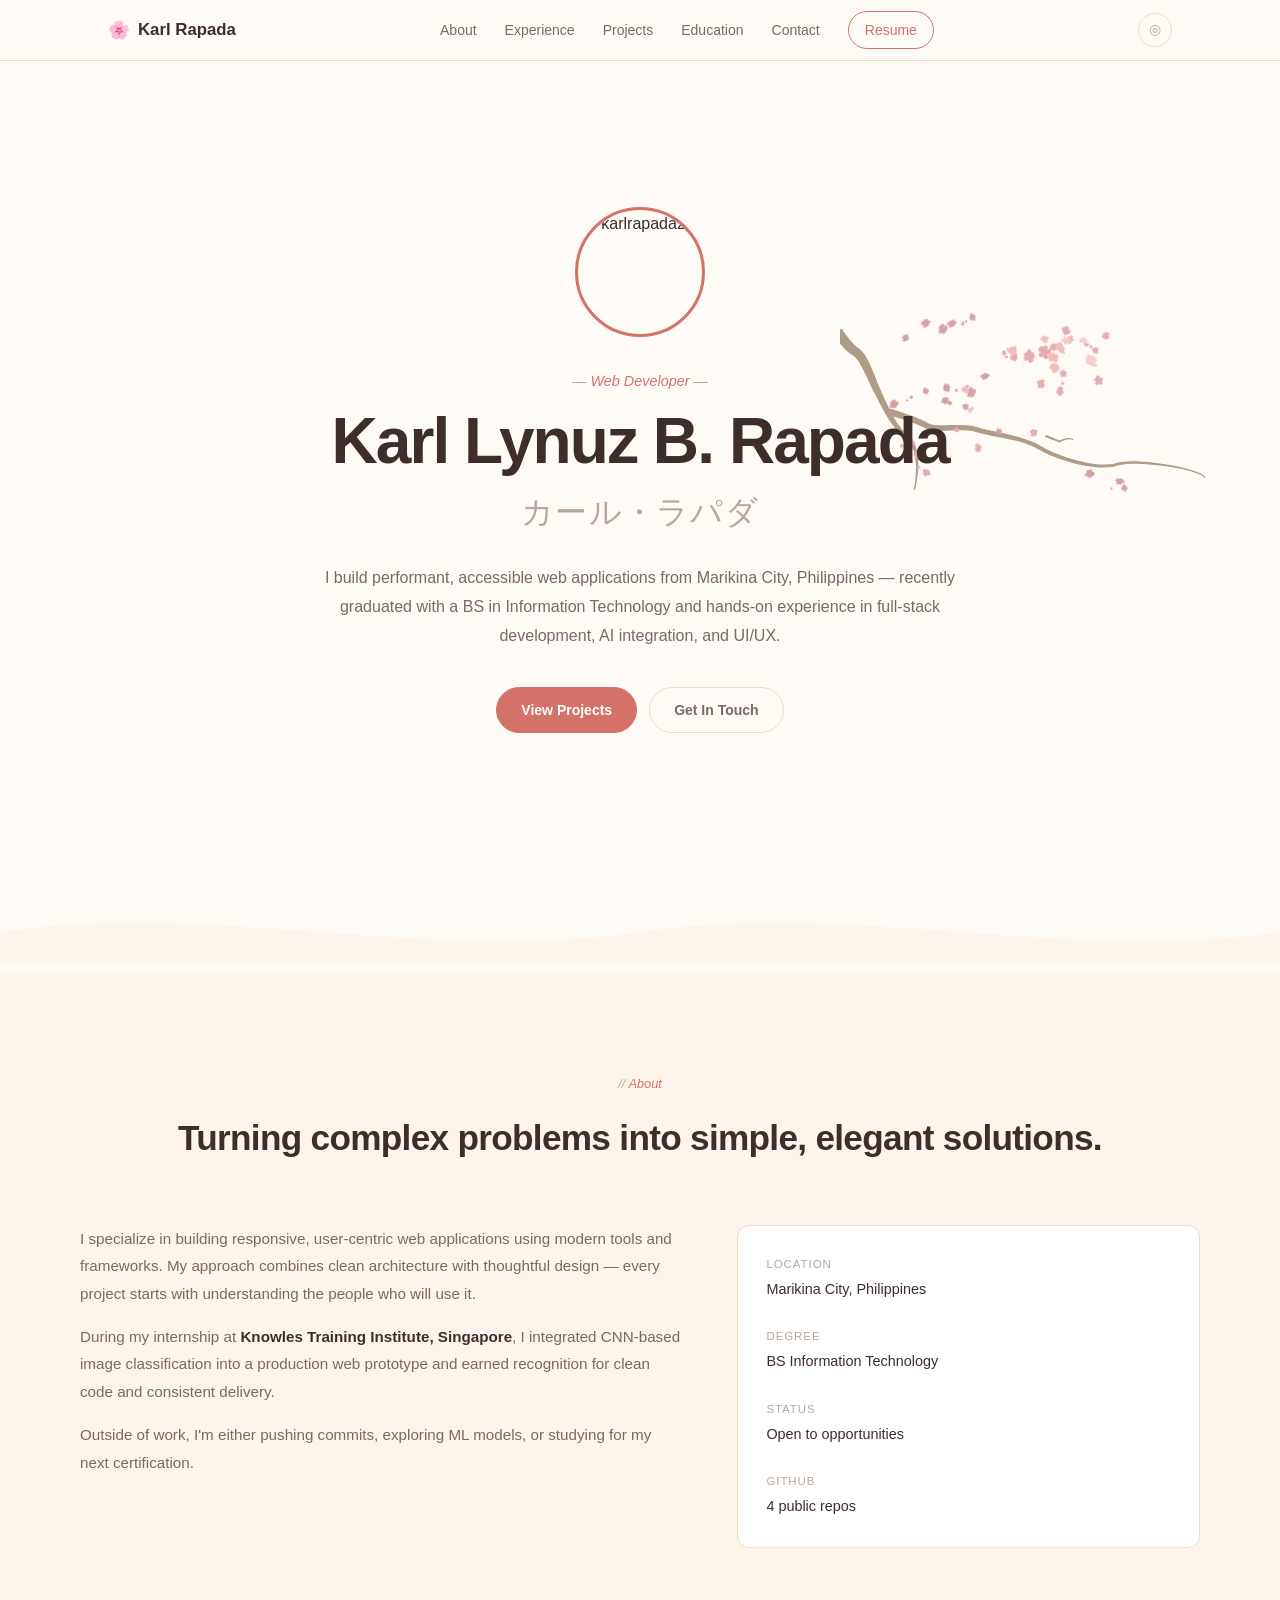
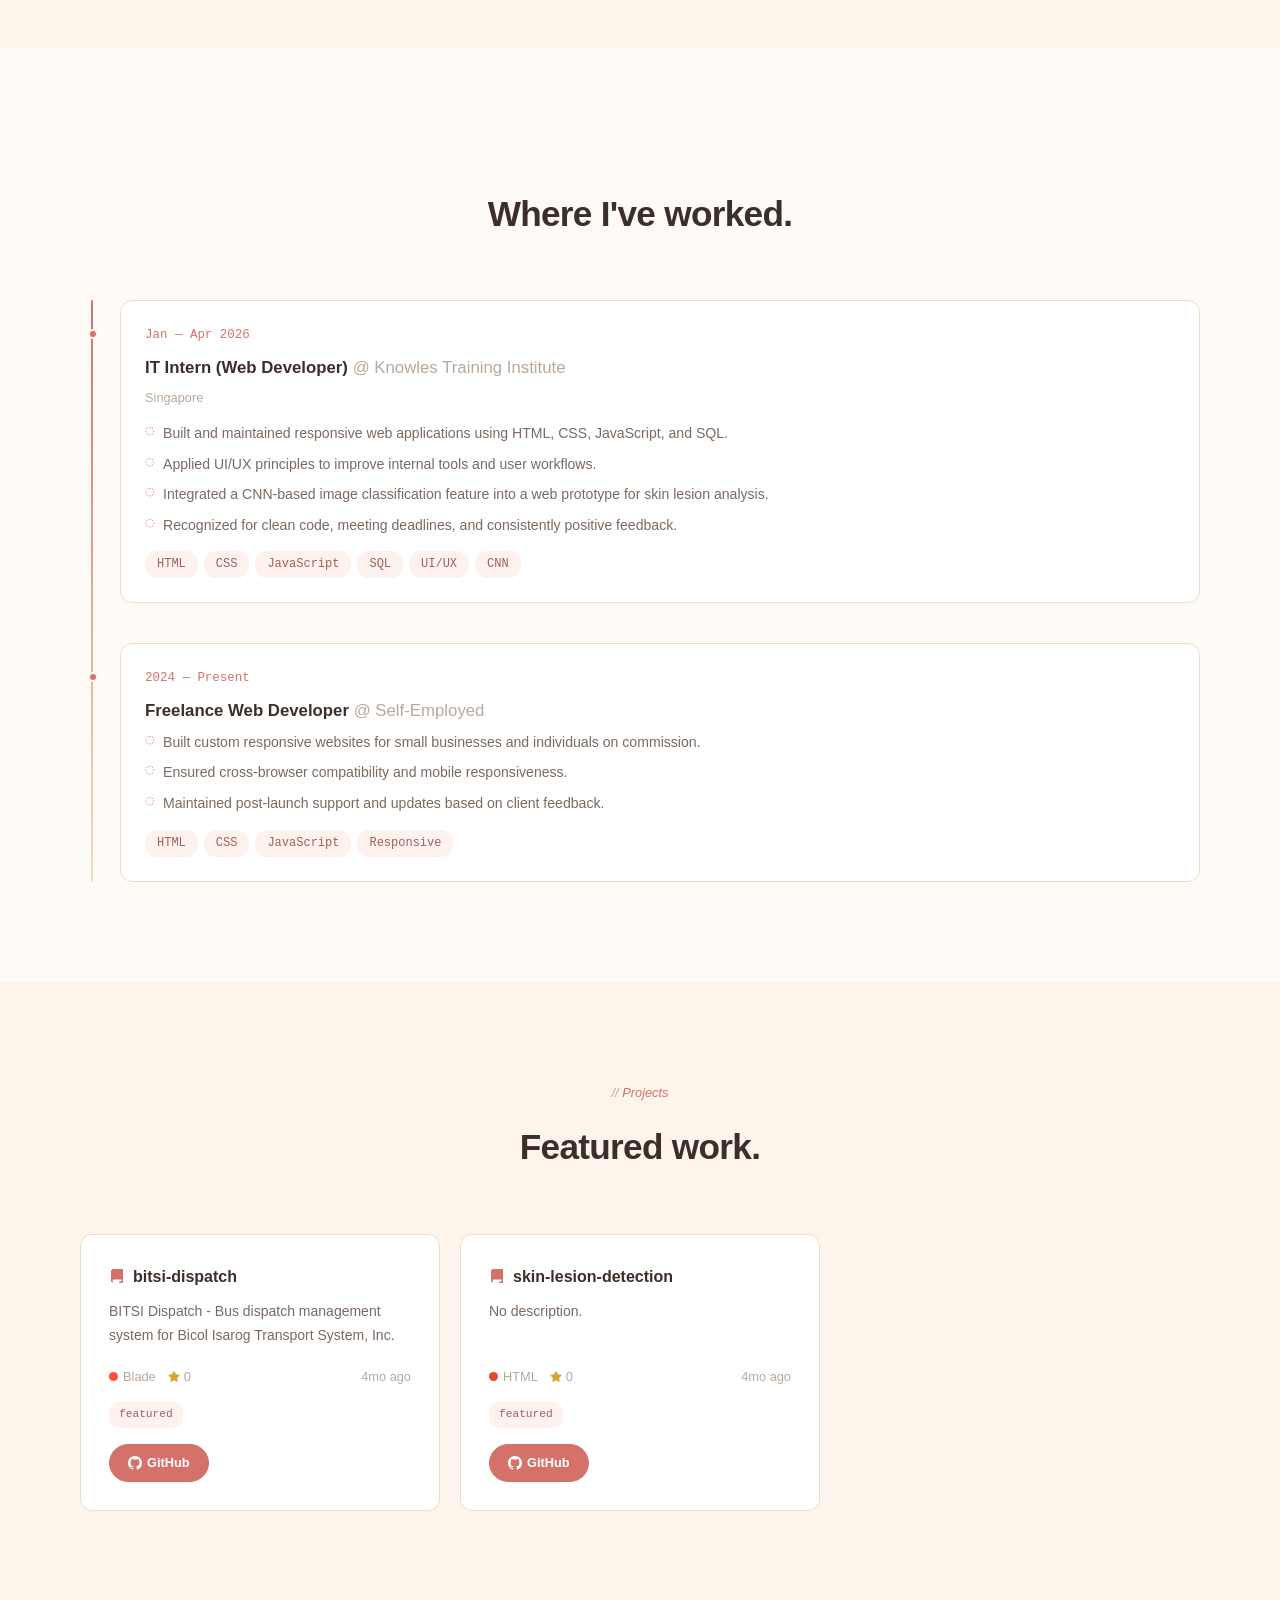
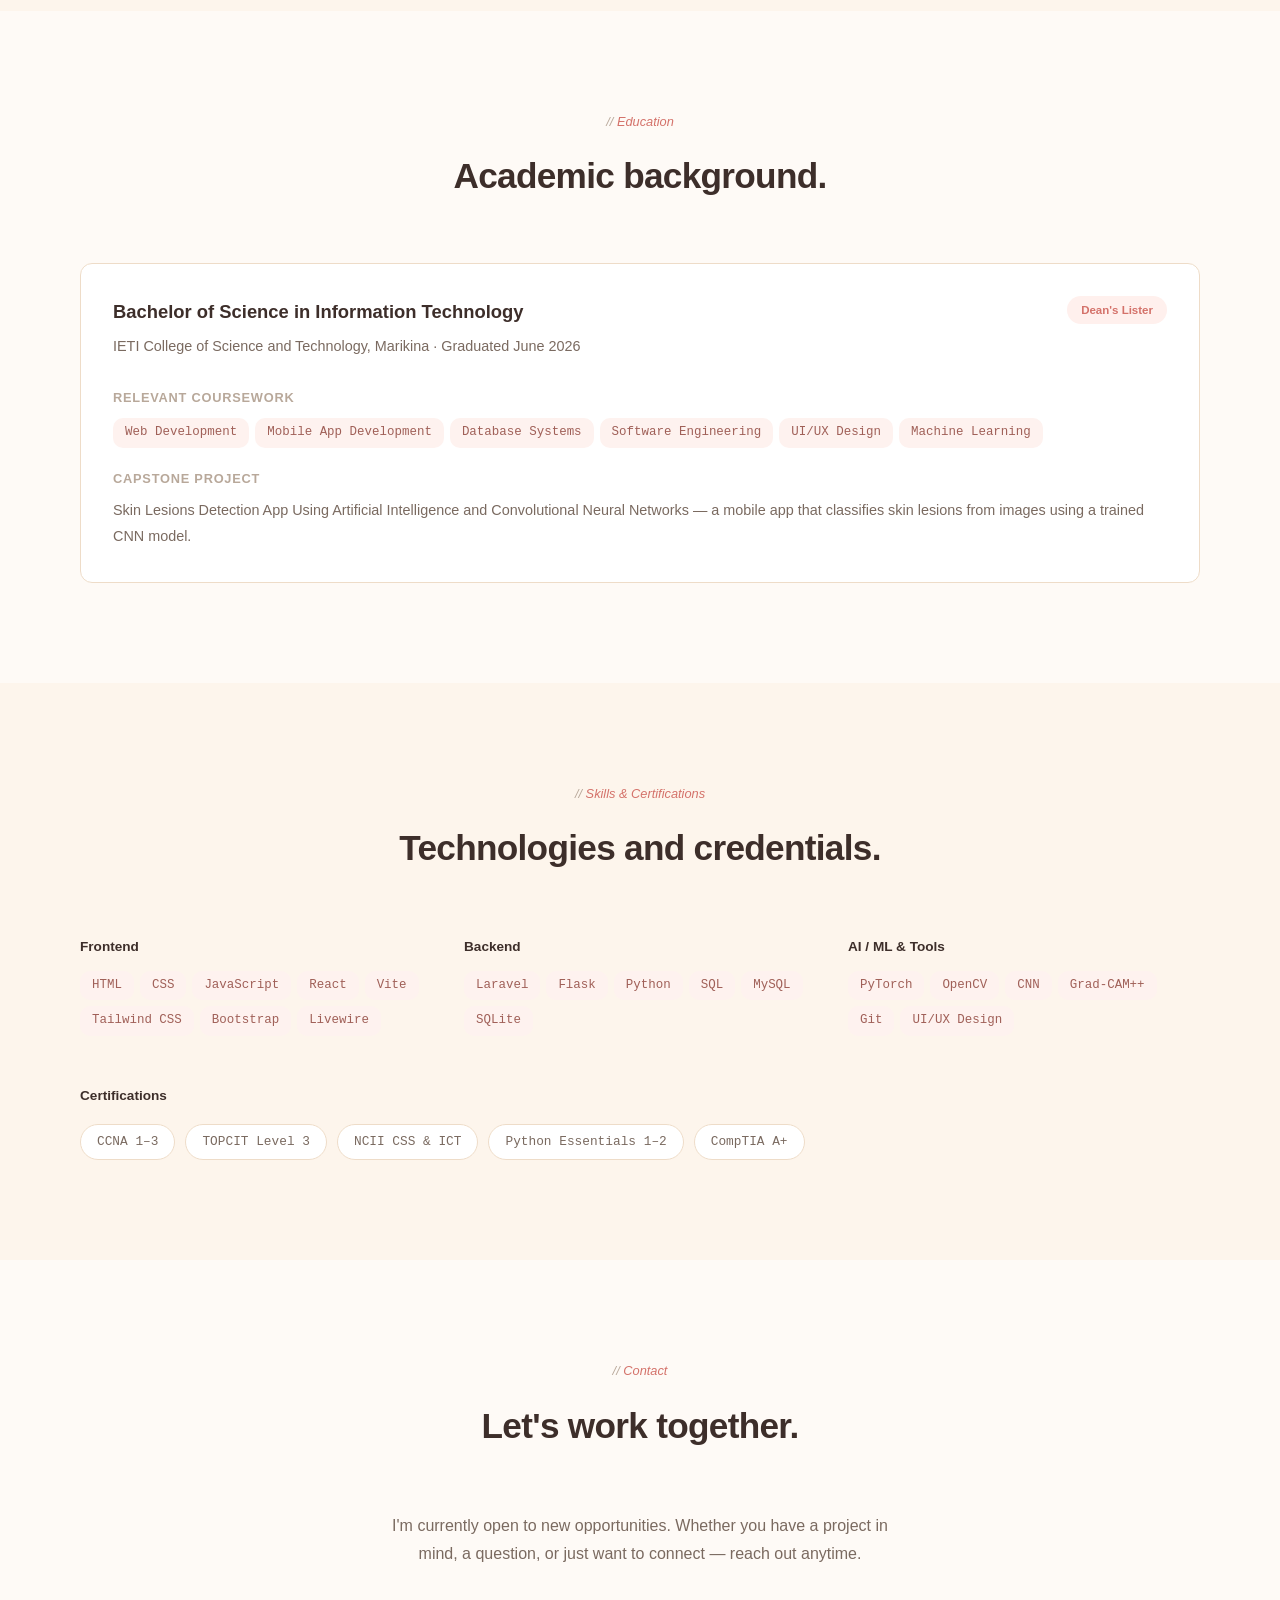
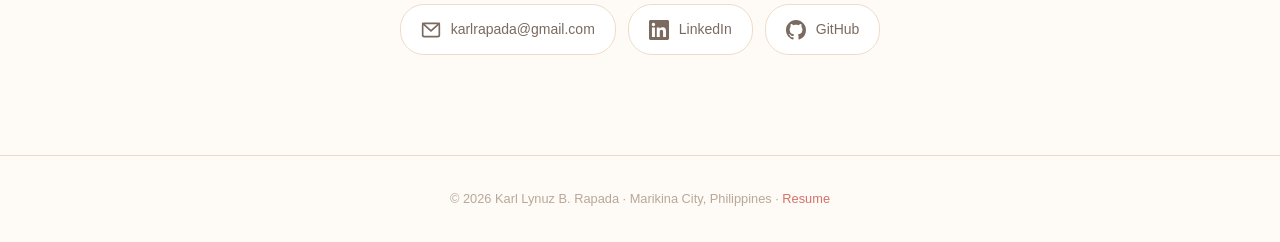
==== commit 60eeb791: "japan" ====
--- a/japan.html
+++ b/japan.html
@@ -1,5 +1,5 @@
 <!DOCTYPE html>
-<html lang="en" data-theme="light" data-build="2026-07-16T12:11:39.797Z">
+<html lang="en" data-build="2026-07-16T13:09:08.056Z">
 <head>
   <meta charset="UTF-8">
   <meta name="viewport" content="width=device-width, initial-scale=1.0">
@@ -9,196 +9,88 @@
 </head>
 <body>
 
-  <!-- Sakura tree -->
-  <div class="sakura-tree-container" aria-hidden="true">
-    <svg viewBox="0 0 500 900" fill="none" xmlns="http://www.w3.org/2000/svg">
-      <defs>
-        <radialGradient id="b1" cx="38%" cy="28%"><stop offset="0%" stop-color="#fff0f4"/><stop offset="45%" stop-color="#fbc4d4"/><stop offset="100%" stop-color="#e8879e"/></radialGradient>
-        <radialGradient id="b2" cx="35%" cy="32%"><stop offset="0%" stop-color="#fef5f8"/><stop offset="40%" stop-color="#fad0de"/><stop offset="100%" stop-color="#e892a6"/></radialGradient>
-        <radialGradient id="b3" cx="42%" cy="22%"><stop offset="0%" stop-color="#fff8fa"/><stop offset="50%" stop-color="#fcccd8"/><stop offset="100%" stop-color="#ea8fa4"/></radialGradient>
-      </defs>
-
-      <!-- Ground -->
-      <ellipse cx="240" cy="880" rx="200" ry="18" fill="#5c3e2a" opacity="0.12"/>
-
-      <!-- ═══ TRUNK — filled tapered shape ═══ -->
-      <path d="
-        M 218 880
-        C 216 840 213 780 211 720
-        C 209 670 207 620 206 570
-        C 204 520 202 470 200 420
-        C 198 380 195 340 192 310
-        C 190 285 188 265 187 250
-        L 230 248
-        C 232 265 235 285 238 310
-        C 242 340 246 380 248 420
-        C 250 470 252 520 253 570
-        C 255 620 257 670 259 720
-        C 261 780 263 840 264 880
-        Z
-      " fill="#4a3020" opacity="0.92"/>
-
-      <path d="
-        M 224 880
-        C 222 830 220 760 218 700
-        C 216 640 214 580 213 530
-        C 211 490 209 450 207 410
-        C 205 380 203 350 201 320
-        L 220 318
-        C 224 352 228 385 232 420
-        C 235 460 238 500 240 540
-        C 242 590 244 650 246 720
-        C 248 780 250 840 252 880
-        Z
-      " fill="#5c3e2c" opacity="0.88"/>
-
-      <!-- Trunk bark detail -->
-      <path d="M 230 870 C 228 810 227 740 226 670 C 224 610 223 550 222 500" stroke="#3a2218" stroke-width="3" fill="none" opacity="0.35"/>
-      <path d="M 245 860 C 243 800 242 730 241 660 C 240 600 239 540 238 490" stroke="#3a2218" stroke-width="2" fill="none" opacity="0.3"/>
-      <path d="M 235 850 C 237 800 238 740 238 680 C 238 630 237 580 236 530" stroke="#4a3020" stroke-width="2" fill="none" opacity="0.25"/>
-
-      <!-- ═══ BRANCHES — using stroked paths ═══ -->
-
-      <!-- Branch 1: major left sweeping branch -->
-      <path d="M 210 390 C 190 360 160 330 130 300 C 100 275 75 250 50 225" stroke="#4a3020" stroke-width="14" stroke-linecap="round" fill="none" opacity="0.92"/>
-      <path d="M 210 390 C 190 360 160 330 130 300 C 100 275 75 250 50 225" stroke="#5c3e2c" stroke-width="9" stroke-linecap="round" fill="none" opacity="0.85"/>
-
-      <!-- Branch 1 sub-l -->
-      <path d="M 130 300 C 110 280 90 260 70 240" stroke="#4a3020" stroke-width="7" stroke-linecap="round" fill="none" opacity="0.9"/>
-      <path d="M 100 275 C 80 258 60 240 40 228" stroke="#4a3020" stroke-width="5" stroke-linecap="round" fill="none" opacity="0.88"/>
-
-      <!-- Branch 1 sub-r -->
-      <path d="M 140 310 C 150 290 160 270 165 245" stroke="#4a3020" stroke-width="6" stroke-linecap="round" fill="none" opacity="0.88"/>
-
-      <!-- Branch 2: right sweeping branch -->
-      <path d="M 235 370 C 255 345 280 315 305 285 C 330 255 350 230 370 205" stroke="#4a3020" stroke-width="13" stroke-linecap="round" fill="none" opacity="0.92"/>
-      <path d="M 235 370 C 255 345 280 315 305 285 C 330 255 350 230 370 205" stroke="#5c3e2c" stroke-width="8" stroke-linecap="round" fill="none" opacity="0.85"/>
-
-      <!-- Branch 2 sub-r -->
-      <path d="M 305 285 C 325 268 345 250 365 235" stroke="#4a3020" stroke-width="6" stroke-linecap="round" fill="none" opacity="0.88"/>
-      <path d="M 330 255 C 345 240 360 225 375 212" stroke="#4a3020" stroke-width="5" stroke-linecap="round" fill="none" opacity="0.85"/>
-
-      <!-- Branch 2 sub-l -->
-      <path d="M 280 315 C 270 295 260 275 250 255" stroke="#4a3020" stroke-width="5" stroke-linecap="round" fill="none" opacity="0.88"/>
-
-      <!-- Branch 3: upper center branch -->
-      <path d="M 220 320 C 218 295 215 268 212 245 C 210 225 208 205 206 185" stroke="#4a3020" stroke-width="8" stroke-linecap="round" fill="none" opacity="0.92"/>
-      <path d="M 220 320 C 218 295 215 268 212 245 C 210 225 208 205 206 185" stroke="#5c3e2c" stroke-width="5" stroke-linecap="round" fill="none" opacity="0.85"/>
-
-      <!-- Branch 3 sub-l -->
-      <path d="M 214 260 C 200 245 185 230 172 218" stroke="#4a3020" stroke-width="4" stroke-linecap="round" fill="none" opacity="0.85"/>
-
-      <!-- Twigs -->
-      <path d="M 50 225 C 42 212 35 200 28 190" stroke="#4a3020" stroke-width="3" stroke-linecap="round" fill="none" opacity="0.85"/>
-      <path d="M 70 240 C 62 225 55 212 48 202" stroke="#4a3020" stroke-width="3" stroke-linecap="round" fill="none" opacity="0.82"/>
-      <path d="M 165 245 C 168 232 172 220 175 210" stroke="#4a3020" stroke-width="3" stroke-linecap="round" fill="none" opacity="0.85"/>
-      <path d="M 206 185 C 204 175 202 165 200 155" stroke="#4a3020" stroke-width="3" stroke-linecap="round" fill="none" opacity="0.85"/>
-      <path d="M 250 255 C 248 240 245 228 242 218" stroke="#4a3020" stroke-width="2.5" stroke-linecap="round" fill="none" opacity="0.8"/>
-      <path d="M 370 205 C 378 192 384 180 390 168" stroke="#4a3020" stroke-width="3" stroke-linecap="round" fill="none" opacity="0.85"/>
-      <path d="M 350 230 C 358 218 365 205 372 195" stroke="#4a3020" stroke-width="2.5" stroke-linecap="round" fill="none" opacity="0.82"/>
-      <path d="M 40 228 C 32 218 24 208 18 198" stroke="#4a3020" stroke-width="2.5" stroke-linecap="round" fill="none" opacity="0.8"/>
-
-      <!-- ═══ BLOSSOM CLUSTERS ═══ -->
-
-      <!-- Far-left canopy -->
-      <g opacity="0.88">
-        <circle cx="28" cy="188" r="28" fill="url(#b1)"/>
-        <circle cx="48" cy="200" r="24" fill="url(#b2)"/>
-        <circle cx="18" cy="196" r="22" fill="url(#b3)"/>
-        <circle cx="55" cy="190" r="20" fill="url(#b1)"/>
-        <circle cx="12" cy="178" r="19" fill="url(#b2)"/>
-        <circle cx="38" cy="172" r="21" fill="url(#b3)"/>
-        <circle cx="60" cy="210" r="22" fill="url(#b1)"/>
-        <circle cx="30" cy="210" r="20" fill="url(#b2)"/>
+  <!-- Cherry Blossom Tree -->
+  <div class="tree-container" aria-hidden="true">
+    <svg version="1.1" xmlns="http://www.w3.org/2000/svg" xmlns:xlink="http://www.w3.org/1999/xlink" x="0px" y="0px" viewBox="0 0 900 600" xml:space="preserve">
+      <g id="branches">
+        <g>
+          <g>
+            <path class="branch" d="M371.3,274.1l24.2,10.3l-0.5,0c1.9-1,3.9-1.8,5.9-2.6c2-0.7,4.1-1.4,6.2-1.8c2.1-0.4,4.3-0.7,6.4-0.5c0.5,0.1,1.1,0.1,1.6,0.2c0.5,0.1,1,0.2,1.5,0.4c0.5,0.2,1,0.4,1.5,0.7c0.5,0.3,0.9,0.6,1.3,0.9c-0.4-0.3-0.9-0.6-1.3-0.9c-0.5-0.2-1-0.5-1.5-0.6c-0.5-0.2-1-0.3-1.5-0.4c-0.5-0.1-1-0.1-1.6-0.2c-2.1-0.1-4.2,0.3-6.3,0.8c-2,0.5-4,1.2-6,2c-1.9,0.8-3.9,1.7-5.7,2.8l-0.2,0.1l-0.2-0.1l-24.7-9.2L371.3,274.1z"/>
+          </g>
+          <g>
+            <g>
+              <path class="branch" d="M2.6,82.4c0,0,0.2,0.3,0.5,0.7c0.3,0.5,0.8,1.2,1.4,2.2c1.3,1.9,3.2,4.8,5.7,8.3c2.5,3.5,5.7,7.7,9.7,12.1c1,1.1,2,2.2,3.1,3.3c0.5,0.6,1.1,1.1,1.6,1.7c0.6,0.5,1.1,1.1,1.7,1.6c0.3,0.3,0.6,0.5,0.9,0.8c0.3,0.3,0.6,0.5,0.9,0.8c0.6,0.5,1.2,1.1,1.9,1.5c0.6,0.5,1.3,0.9,1.9,1.4c1.3,0.9,1.5,1,2.7,2c0.5,0.4,1.1,0.9,1.6,1.4c0.4,0.4,0.9,0.8,1.3,1.3c0.8,0.9,1.6,1.7,2.4,2.6c1.5,1.8,2.8,3.7,4.1,5.6c2.5,3.8,4.7,7.8,6.8,12c4.1,8.3,7.7,17.1,11.2,26.1c1.8,4.5,3.6,9.1,5.4,13.6c0.9,2.3,1.9,4.5,2.9,6.8c0.5,1.1,1,2.2,1.5,3.3c0.5,1.1,1.1,2.3,1.6,3.5c1.1,2.3,2.2,4.8,3.2,7.1c1,2.3,2.1,4.7,3.1,7c2.1,4.7,4.2,9.4,6.4,14c4.4,9.2,9.2,18.2,14.6,26.5c5.4,8.4,11.5,16.1,18.3,22.6c1.8,1.6,3.6,3.2,5.3,4.8c0.9,0.8,1.7,1.5,2.6,2.6c0.9,1,1.8,1.9,2.4,3c2.9,4,5,8.4,6.5,12.7c1.5,4.3,2.4,8.7,3,12.9c0.6,4.2,1,8.3,1.1,12.2c0.3,7.8-0.2,15-0.8,21.3c-0.6,6.3-1.5,11.7-2.3,16.2c-1.6,8.9-3,13.9-3,13.9s1.1-5.1,2.3-14c0.6-4.5,1.1-9.9,1.4-16.2c0.3-6.3,0.4-13.3-0.3-21c-0.3-3.8-0.9-7.8-1.7-11.8c-0.8-4-1.9-8.1-3.5-12.1c-1.6-4-3.7-7.8-6.5-11.2c-0.7-0.9-1.4-1.6-2.1-2.4c-0.6-0.8-1.6-1.5-2.5-2.3l-1.3-1.1l-1.4-1.2c-1-0.8-1.9-1.6-2.9-2.3c-7.6-6.5-14.4-14.2-20.4-22.6c-6.1-8.4-11.5-17.4-16.5-26.6c-2.5-4.6-4.9-9.2-7.2-13.8c-1.2-2.3-2.3-4.6-3.5-6.9c-1.2-2.3-2.2-4.4-3.5-6.7c-0.6-1.1-1.2-2.2-1.8-3.3c-0.6-1.2-1.2-2.3-1.8-3.5c-1.2-2.3-2.3-4.6-3.4-6.9c-2.1-4.6-4.2-9.1-6.2-13.5c-4-8.8-7.9-17.1-12.1-24.6c-2.1-3.7-4.2-7.2-6.5-10.2c-1.1-1.5-2.3-2.9-3.4-4.2c-0.6-0.6-1.1-1.2-1.7-1.7l-0.8-0.7l-0.7-0.5c-0.2-0.2-1.7-1.1-2-1.3c-0.9-0.6-1.8-1.2-2.7-1.8c-0.9-0.6-1.7-1.2-2.5-1.8c-0.4-0.3-0.8-0.6-1.2-0.9c-0.4-0.3-0.8-0.6-1.1-0.9c-0.7-0.6-1.5-1.2-2.2-1.8c-0.7-0.6-1.4-1.2-2-1.9c-1.4-1.2-2.5-2.4-3.7-3.6C3.7,111.7,0,107.3-3,103.6c-3-3.7-5.2-6.6-6.6-8.7c-0.7-1-1.3-1.8-1.7-2.4c-0.4-0.6-0.6-0.8-0.6-0.8L2.6,82.4z"/>
+            </g>
+            <g><path class="branch" d="M85.9,225.4c0,0,2.2,0.7,6.4,1.9c4.2,1.3,10.3,3.2,18.1,5.8c7.8,2.6,17.2,5.8,27.8,10c5.3,2.2,11,4.5,16.9,7.7c1.4,0.8,2.8,1.6,4.2,2.4c0.6,0.3,1,0.5,1.7,0.7c0.7,0.2,1.3,0.5,2,0.7c2.8,0.8,6,1.3,9.3,1.6c6.6,0.6,13.8,0.5,21.2,0.2c7.5-0.2,15.3-0.6,23.4-0.5c8.1,0.1,16.6,0.4,25.3,2.6c1.1,0.3,2.2,0.6,3.2,0.9c1,0.3,2,0.6,3,0.9c1,0.3,2,0.6,3,1c1,0.3,2,0.5,3,0.8c1,0.3,2,0.5,3,0.8c1,0.2,2.1,0.5,3.1,0.7c2.1,0.5,4.2,1,6.3,1.4c16.9,3.7,34.8,6.9,52.5,11.9c8.9,2.5,17.8,5.4,26.4,9.1c1.1,0.4,2.2,0.9,3.2,1.4l3.2,1.5c2.2,1,4.2,2.2,6.3,3.3l3.1,1.7l3,1.8c2,1.1,4,2.2,6,3.2c8.2,4.2,16.6,7.9,25.2,11.2c8.6,3.3,17.3,6.2,26,8.6c8.7,2.5,17.5,4.5,26.3,6c8.8,1.5,17.5,2.4,26.1,2.6c4.3,0,8.6-0.1,12.7-0.6c2.1-0.3,4.2-0.5,6.2-1c1-0.2,2-0.4,3-0.7c1-0.3,2-0.5,3.1-0.8c2-0.5,4.2-0.9,6.2-1.3c1-0.2,2.1-0.3,3.1-0.5c1-0.1,2.1-0.2,3.1-0.3c4.1-0.4,8.2-0.6,12.2-0.7c8-0.2,15.8,0.2,23.3,0.7c7.5,0.6,14.8,1.3,21.7,2.2c13.8,1.8,26.5,3.9,37.6,6.1c5.6,1.1,10.7,2.3,15.5,3.6c4.7,1.3,9.1,2.5,12.9,3.8c7.7,2.5,13.7,5,17.4,7.3c1.9,1.1,3.1,2.2,3.9,3.1c0.2,0.2,0.3,0.4,0.5,0.6c0.1,0.2,0.2,0.3,0.3,0.5c0.1,0.2,0.2,0.4,0.2,0.4s-0.1-0.1-0.2-0.4c-0.1-0.1-0.2-0.3-0.3-0.5c-0.1-0.2-0.3-0.4-0.5-0.6c-0.7-0.8-2-1.9-3.9-3c-3.7-2.2-9.7-4.6-17.5-7c-3.9-1.2-8.2-2.4-13-3.5c-4.8-1.2-9.9-2.3-15.5-3.3c-11.1-2-23.8-3.9-37.6-5.4c-6.9-0.8-14.1-1.4-21.6-1.8c-7.5-0.4-15.2-0.6-23.2-0.4c-4,0.1-8,0.4-12,0.9c-1,0.1-2,0.3-3,0.4c-1,0.2-2,0.3-3,0.5c-2,0.4-3.9,0.8-6,1.4c-1,0.3-2,0.5-3,0.8c-1,0.3-2.1,0.6-3.1,0.8c-2.1,0.5-4.3,0.8-6.4,1.1c-4.3,0.6-8.7,0.8-13.1,0.8c-8.8,0-17.7-0.8-26.7-2.2c-8.9-1.4-17.9-3.3-26.8-5.6c-8.9-2.3-17.8-5.1-26.6-8.3c-8.8-3.2-17.4-6.8-25.9-11c-2.1-1-4.2-2.1-6.3-3.3l-3-1.7l-3-1.6c-2-1.1-4-2.2-6.1-3.1l-3.1-1.4c-1-0.5-2.1-0.9-3.1-1.3c-8.4-3.5-17.1-6.1-25.9-8.4c-17.5-4.6-35.2-7.5-52.4-11c-2.1-0.4-4.3-0.9-6.4-1.4c-1.1-0.2-2.1-0.5-3.2-0.7c-1.1-0.2-2.2-0.5-3.2-0.8c-1.1-0.3-2.1-0.5-3.2-0.8c-1-0.3-2-0.6-3.1-0.9c-1-0.3-2-0.6-3.1-0.9c-0.9-0.3-1.9-0.6-2.8-0.8c-7.6-1.8-15.7-2-23.5-2c-7.9,0.1-15.6,0.6-23.1,0.9c-7.5,0.3-14.9,0.6-22.2,0.1c-3.6-0.3-7.3-0.7-10.9-1.7c-0.9-0.2-1.8-0.6-2.7-0.9c-0.9-0.3-2-0.8-2.8-1.2c-1.4-0.8-2.8-1.6-4.2-2.3c-5.3-2.8-10.8-5-16-7c-10.4-3.9-19.8-7-27.5-9.4c-7.7-2.4-13.8-4.2-18-5.4c-4.2-1.2-6.4-1.8-6.4-1.8L85.9,225.4z"/>
+            </g>
+          </g>
+        </g>
       </g>
-
-      <!-- Left-side cluster -->
-      <g opacity="0.86">
-        <circle cx="72" cy="235" r="26" fill="url(#b2)"/>
-        <circle cx="48" cy="198" r="24" fill="url(#b1)"/>
-        <circle cx="90" cy="248" r="23" fill="url(#b3)"/>
-        <circle cx="60" cy="225" r="22" fill="url(#b1)"/>
-        <circle cx="82" cy="222" r="20" fill="url(#b2)"/>
-        <circle cx="45" cy="218" r="21" fill="url(#b3)"/>
-        <circle cx="100" cy="230" r="19" fill="url(#b1)"/>
+      <g id="flowers">
+        <path class="flower st1" d="M282,263.5c0,0,1.3-4.3,3-3.3c1.7,1,0.6,3.3,0.6,3.3s1.9-3,2.4-2.3c0.4,0.7,3.2,1.4,1.5,2.6c0,0,1.6-0.4,1.6,0.7s0.7,2.3-0.4,3c-1,0.7-2,1.7-2,1.7s2,0.7,2,1.5c0,0.7-2.9,2.5-3.5,1.9c-0.6-0.6-5-1.8-6.2-3.3C279.6,267.8,282,263.5,282,263.5z"/>
+        <g><path class="flower st1" d="M232.7,194.8c0,0-2.7-3.5,1.3-7.3c4-3.8,6.8,4.1,4.6,5.1c0,0,4.1-6.1,5.6-1c1.6,5-0.3,8.3-3.1,7c0,0,2.6,1.4,0.8,3.6s-8.9,5.6-7.5-0.5c0,0-1.8,4.5-4.6,2.4c-2.7-2.2,0.5-6.6,0.5-6.6s-3.9-6.5,2.5-7"/><line class="flower st1" x1="231.9" y1="193.9" x2="226.5" y2="190.8"/></g>
+        <g><path class="flower st1" d="M188.6,214.5c0,0,0.9,3.5,4.9,1.9s0.4-6.7-1.1-5.5c0,0,5.3-0.6,3-3.8c-2.3-3.2-5-3.1-5.4-0.4c0,0,0.3-2.5-1.8-2c-2,0.5-7.1,4.4-2.8,5.8c0,0-3.4-0.4-3.3,2.5c0.1,2.9,4.1,2.2,4.1,2.2s2.2,5.5,5.2,0.9"/><line class="flower st1" x1="188.8" y1="215.4" x2="188.4" y2="220.7"/></g>
+        <g><path class="flower st1" d="M226.1,219.2c0,0,1.2-2.8,4.5-1c3.3,1.8-0.5,5.8-1.6,4.5c0,0,4.6,1.3,2.1,3.7c-2.4,2.4-4.8,1.9-4.8-0.4c0,0-0.1,2.2-1.8,1.5s-5.6-4.8-1.7-5.3c0,0-3.1-0.1-2.6-2.6s3.9-1.3,3.9-1.3s2.6-4.4,4.6-0.1"/><line class="flower st1" x1="226.4" y1="218.4" x2="226.7" y2="213.9"/></g>
+        <g><path class="flower st1" d="M229.3,184.2c0,0-0.5-1.5-2-0.8c-1.5,0.7,0,2.9,0.6,2.3c0,0-2.1,0.3-1.1,1.7c1,1.3,2.1,1.3,2.2,0.1c0,0,0,1.1,0.8,0.8c0.8-0.2,2.7-2,1-2.5c0,0,1.4,0.1,1.3-1.1c-0.1-1.2-1.7-0.9-1.7-0.9s-1-2.3-2.1-0.3"/><line class="flower st1" x1="229.2" y1="183.8" x2="229.2" y2="181.5"/></g>
+        <g><path class="flower st1" d="M199.4,216.7c0,0,2.4,0.5,2.6-1.9c0.2-2.5-4-2.2-3.7-1.1c0,0,1.1-2.9-1.5-2.6s-3.3,1.7-1.8,2.6c0,0-1.5-0.9-1.7,0.3c-0.3,1.2,0.7,4.9,2.8,3.1c0,0-1.2,1.6,0.6,2.4c1.8,0.8,2.5-1.4,2.5-1.4s4,0.5,2-2.4"/><line class="flower st1" x1="200" y1="216.9" x2="203.2" y2="218.6"/></g>
+        <path class="flower st1" d="M186.8,184.8c0,0,0.9-5.5,3.1-4.5s1.3,4,1.3,4s1.9-4,2.5-3.2c0.6,0.8,4,1.3,2.2,3c0,0,1.8-0.7,2,0.7s1.2,2.7,0,3.7c-1.2,1-2.2,2.4-2.2,2.4s2.6,0.7,2.6,1.6c0.1,0.9-3.1,3.4-4,2.8c-0.9-0.6-6.3-1.6-8-3.3C184.6,190.4,186.8,184.8,186.8,184.8z"/>
+        <g><path class="flower st2" d="M222.4,189.5c0,0-4.1-0.8-4.1,2.8s7.1,3.3,6.4,1.6c0,0-1.6,4.3,2.9,3.9c4.4-0.4,5.5-2.5,2.7-3.9c0,0,2.6,1.3,2.9-0.5c0.3-1.8-1.8-7.3-5.1-4.7c0,0,1.9-2.4-1.3-3.6s-4.1,2.1-4.1,2.1s-6.9-0.7-3.2,3.5"/><line class="flower st2" x1="221.3" y1="189.3" x2="215.8" y2="186.6"/></g>
+        <g><path class="flower st2" d="M231.8,226.3c0,0-1.9,7.8,2.2,6.9c4.1-0.9,0.6-6.5,0.6-6.5s2.8,5.3,4.1,2.6c1.3-2.7,5.2-9.1-1.7-6.5c-6.9,2.6-4.3,1.5-4.3,1.5L231.8,226.3z"/><path class="flower st2" d="M232.7,224.9c0,0-2-1.5-3.5-4.4"/></g>
+        <g><path class="flower st1" d="M210.7,191.8c0,0,0.9-1.3-0.6-2c-1.5-0.8-2.3,1.8-1.5,1.9c0,0-1.5-1.5-2,0.1c-0.5,1.6,0.2,2.4,1.2,1.8c0,0-0.9,0.6-0.2,1.1c0.7,0.5,3.2,0.9,2.6-0.7c0,0,0.7,1.2,1.6,0.3c0.9-0.9-0.3-1.9-0.3-1.9s1.2-2.2-1-1.9"/><line class="flower st1" x1="210.9" y1="191.5" x2="212.7" y2="190.2"/></g>
+        <g><path class="flower st3" d="M348.4,265.2c0,0-2-3-5.2-0.3c-3.2,2.7,1.8,6.5,2.8,4.9c0,0-4.8,2.3-1.6,4.6c3.2,2.3,5.8,1.3,5.3-1.3c0,0,0.5,2.5,2.3,1.3s5.3-6.5,0.8-6.4c0,0,3.4-0.7,2.3-3.4c-1-2.7-4.6-0.8-4.6-0.8s-3.9-4.5-5.2,0.8"/><line class="flower st3" x1="347.9" y1="264.4" x2="346.6" y2="259.2"/></g>
+        <g><path class="flower st3" d="M394.1,192.5c0,0-3-1.9-4.9,1.9c-1.8,3.8,4.3,5.2,4.5,3.3c0,0-3.5,4.1,0.4,4.8c3.9,0.8,5.8-1.1,4.3-3.4c0,0,1.5,2,2.7,0.3c1.2-1.7,2.1-8.1-1.9-6.2c0,0,2.8-2,0.7-4.1c-2.1-2.1-4.5,1.2-4.5,1.2s-5.4-2.5-4.4,2.8"/><line class="flower st3" x1="393.3" y1="192" x2="390.1" y2="187.8"/></g>
+        <path class="flower st3" d="M396.4,193c0,0-0.2,3.2-3.2,1.1c-2.9-2,0.8-3.4,0.8-3.4s-3,0-1.8-2.5c1.2-2.6,3.2-1.1,3.3,0c0,0-1.2-3.2,1.1-3.4c2.3-0.3,3,1.4,1.4,3.4c0,0,3-2,3.7,0.7c0.7,2.7-2.1,2.5-3.4,1.9c0,0,2.3,1.7,1,2.8C398,194.5,396.6,195.2,396.4,193z"/>
+        <g><path class="flower st3" d="M400.5,181.5c0,0,0.2,1.5,1.8,1.1c1.6-0.4,0.5-2.8-0.2-2.4c0,0,2.1,0,1.4-1.5s-1.8-1.6-2.1-0.5c0,0,0.2-1-0.6-1c-0.8,0.1-3,1.5-1.4,2.3c0,0-1.3-0.4-1.4,0.9c-0.1,1.2,1.5,1.2,1.5,1.2s0.6,2.5,2,0.7"/><line class="flower st3" x1="400.5" y1="181.9" x2="400.1" y2="184.1"/></g>
+        <g><path class="flower st3" d="M152.1,341.6c0,0-2.7,2.3,0.3,5.2c3.1,2.9,6.3-2.5,4.5-3.3c0,0,2.8,4.5,4.7,1.1c1.9-3.4,0.7-5.9-1.9-5.1c0,0,2.4-0.8,1.1-2.5c-1.3-1.6-7.1-4.5-6.5-0.1c0,0-1.1-3.3-3.7-1.9c-2.6,1.4-0.3,4.7-0.3,4.7s-4.1,4.4,1.4,5.1"/><line class="flower st3" x1="151.4" y1="342.2" x2="146.4" y2="344"/></g>
+        <g><path class="flower st3" d="M122.7,275.3c0,0,3.1-0.1,2.8,3.6c-0.3,3.7-5.4,2.1-4.8,0.5c0,0,0.8,4.7-2.4,3.5c-3.2-1.2-3.8-3.5-1.7-4.5c0,0-2,0.9-2.1-1s1.9-7.1,4.1-3.9c0,0-1.2-2.8,1.2-3.5c2.4-0.6,2.9,2.9,2.9,2.9s5.1,0.5,2.1,4.2"/><line class="flower st3" x1="123.5" y1="275.2" x2="127.7" y2="273.5"/></g>
+        <g><path class="flower st3" d="M142.5,330.8c0,0,1.1-1-0.1-2.1c-1.3-1.1-2.6,1.2-1.9,1.5c0,0-1.2-1.7-2-0.3c-0.8,1.5-0.3,2.4,0.8,2c0,0-1,0.4-0.4,1c0.5,0.6,2.9,1.6,2.7-0.2c0,0,0.5,1.3,1.5,0.7c1.1-0.6,0.1-1.9,0.1-1.9s1.7-1.9-0.6-2"/><line class="flower st3" x1="142.8" y1="330.5" x2="144.9" y2="329.6"/></g>
+        <g><path class="flower st3" d="M130.8,289.4c0,0,0.5,2.4,2.8,1.5s0.2-4.6-0.6-3.8c0,0,3.1-0.2,1.7-2.5c-1.3-2.2-2.9-2.3-3.2-0.5c0,0,0.2-1.7-1-1.4c-1.2,0.2-4.1,2.8-1.6,3.8c0,0-2-0.4-1.9,1.6s2.4,1.7,2.4,1.7s1.3,3.8,3,0.8"/><line class="flower st3" x1="130.9" y1="290" x2="130.7" y2="293.6"/></g>
+        <g><path class="flower st3" d="M248.8,292.2c0,0-1-4.1-4.3-2.5c-3.3,1.6,0.1,7.8,1.3,6.4c0,0-4.5,0.4-2.3,4.3c2.2,3.8,4.6,3.9,4.7,0.8c0,0-0.1,2.9,1.7,2.4c1.7-0.4,5.8-4.8,2-6.6c0,0,3,0.7,2.7-2.7c-0.3-3.4-3.7-2.8-3.7-2.8s-2.3-6.5-4.5-1.4"/><line class="flower st3" x1="248.6" y1="291.1" x2="248.6" y2="285"/></g>
+        <g><path class="flower st3" d="M113.3,289.2c0,0-7.9,1.6-5.3,4.9c2.6,3.3,6.1-2.2,6.1-2.2s-3.6,4.8-0.6,4.8s10.5,0.8,5.2-4.3c-5.3-5.1-3.2-3.2-3.2-3.2L113.3,289.2z"/><path class="flower st3" d="M114.9,289.5c0,0,0.5-2.5,2.4-5.1"/></g>
+        <path class="flower st3" d="M212.6,264.2c0,0,3,1.2,0.1,3.4c-2.8,2.2-3-1.8-3-1.8s-0.9,2.8-3,1c-2.1-1.9-0.1-3.3,1-3.2c0,0-3.4,0.2-3-2.1c0.4-2.3,2.2-2.5,3.6-0.3c0,0-1-3.5,1.8-3.3c2.8,0.2,1.7,2.7,0.8,3.8c0,0,2.3-1.7,3-0.1C214.6,263.1,214.9,264.6,212.6,264.2z"/>
+        <g><path class="flower st3" d="M130.7,296.7c0,0,1.5,0.3,1.6-1.4c0.1-1.7-2.6-1.3-2.3-0.6c0,0,0.7-2-1-1.7c-1.6,0.3-2.1,1.3-1.1,1.9c0,0-0.9-0.5-1.1,0.3c-0.2,0.8,0.5,3.3,1.8,2c0,0-0.8,1.2,0.4,1.6s1.6-1.1,1.6-1.1s2.5,0.2,1.2-1.7"/><line class="flower st3" x1="131.1" y1="296.8" x2="133.1" y2="297.8"/></g>
+        <g><path class="flower st3" d="M135.8,308.2c0,0-3.7-1.8-1.2-5.6c2.5-3.9,7.6,1.1,5.9,2.4c0,0,1.8-5.5,4.8-2.3c3.1,3.2,2.5,6.1-0.6,5.9c0,0,2.8,0.3,1.9,2.4c-0.9,2.1-6.4,6.5-7,1.7c0,0-0.2,3.8-3.4,3c-3.2-0.8-1.7-4.9-1.7-4.9s-5.7-3.6,0-5.7"/><line class="flower st3" x1="134.8" y1="307.8" x2="128.8" y2="307.1"/></g>
+        <g><path class="flower st1" d="M93.5,215.7c0,0-2.3-3.3,2-6.2c4.2-2.9,6.1,4.2,3.9,4.9c0,0,4.5-4.9,5.5-0.4c1,4.5-1.1,7.2-3.7,5.8c0,0,2.3,1.4,0.4,3.2c-1.9,1.7-9.1,4.1-7.1-1.1c0,0-2.2,3.8-4.6,1.6s1.1-5.7,1.1-5.7s-3.1-6,3.1-5.8"/><line class="flower st1" x1="92.8" y1="214.8" x2="88" y2="211.7"/></g>
+        <g><path class="flower st1" d="M120.3,210c0,0-1.1-0.2-1.2,1.1c-0.1,1.3,1.8,1,1.6,0.5c0,0-0.5,1.5,0.6,1.3s1.5-0.9,0.8-1.4c0,0,0.6,0.4,0.8-0.2c0.1-0.6-0.3-2.5-1.2-1.6c0,0,0.6-0.9-0.2-1.2c-0.8-0.4-1.2,0.8-1.2,0.8s-1.8-0.2-0.9,1.3"/><line class="flower st1" x1="120.1" y1="209.9" x2="118.7" y2="209.1"/></g>
+        <g><path class="flower st1" d="M129.7,204.1c0,0,1.2-1.4-0.3-2.4c-1.4-1-2.8,1.9-2,2.1c0,0-1.4-1.8-2.1,0.1c-0.8,1.9-0.2,2.9,1,2.2c0,0-1,0.7-0.4,1.3c0.6,0.6,3.3,1.3,2.9-0.8c0,0,0.6,1.4,1.7,0.5c1.1-1,0-2.2,0-2.2s1.7-2.6-0.7-2.2"/><line class="flower st1" x1="130" y1="203.8" x2="132.2" y2="202.3"/></g>
+        <g><path class="flower st1" d="M263.2,169.3c0,0,0.5,3-4.4,4c-4.8,1-3.3-4.7-1.2-4.6c0,0-5.9,2.4-4.8-1.2c1.1-3.5,4.1-5,5.6-3.2c0,0-1.3-1.7,1-2.4c2.4-0.8,9.4-0.6,5.5,2.7c0,0,3.5-2.2,4.6,0c1.1,2.2-3.4,3.8-3.4,3.8s0,5.2-5.1,3.4"/><line class="flower st1" x1="263.4" y1="170.1" x2="266.1" y2="173.7"/></g>
+        <path class="flower st1" d="M154.2,198.7c0,0,4.1,1.7,4.5-0.1s-2.1-2.6-2.1-2.6s3.6,0.4,3.3-0.3c-0.3-0.8,1-3.3-1-2.8c0,0,1.3-0.9,0.5-1.7c-0.8-0.7-1.3-2-2.5-1.6c-1.2,0.4-2.6,0.4-2.6,0.4s0.7-2,0.1-2.5c-0.6-0.4-3.7,0.6-3.7,1.5c0,0.9-1.8,5-1.5,6.9C149.4,197.8,154.2,198.7,154.2,198.7z"/>
+        <g><path class="flower st1" d="M446.6,340c0,0-1.1-3.8,3.8-5.3c4.9-1.5,4.5,5.9,2.2,5.8c0,0,5.8-3.3,5.4,1.3c-0.4,4.6-3.3,6.5-5.3,4.3c0,0,1.8,2.1-0.6,3.1c-2.4,1.1-9.9,1.1-6.4-3.3c0,0-3.3,2.9-4.9,0.1c-1.6-2.8,2.8-5,2.8-5s-1.1-6.7,4.7-4.6"/><line class="flower st1" x1="446.2" y1="339" x2="442.6" y2="334.5"/></g>
+        <g><path class="flower st1" d="M488.1,368.9c0,0-0.9-0.5-1.4,0.7c-0.5,1.2,1.4,1.5,1.4,0.9c0,0-1,1.3,0.2,1.5s1.7-0.4,1.2-1.1c0,0,0.5,0.6,0.8,0s0.5-2.5-0.7-1.9c0,0,0.8-0.7,0.2-1.3c-0.7-0.6-1.4,0.4-1.4,0.4s-1.7-0.7-1.3,0.9"/><line class="flower st1" x1="487.9" y1="368.7" x2="486.8" y2="367.5"/></g>
+        <g><path class="flower st1" d="M533.7,321.6c0,0,1.6-1,0.5-2.4c-1.1-1.4-3.2,1-2.5,1.4c0,0-0.8-2.1-2.1-0.6c-1.3,1.5-1,2.7,0.3,2.4c0,0-1.2,0.3-0.8,1.1c0.4,0.8,2.7,2.2,3,0.2c0,0,0.1,1.5,1.5,1c1.4-0.6,0.7-2.1,0.7-2.1s2.4-1.9,0-2.3"/><line class="flower st1" x1="534.1" y1="321.4" x2="536.7" y2="320.7"/></g>
+        <g><path class="flower st1" d="M505.4,359.1c0,0-0.5,3-5.4,2.5c-4.9-0.5-1.7-5.4,0.3-4.7c0,0-6.4,0.5-4.2-2.6s5.4-3.5,6.3-1.3c0,0-0.8-2,1.7-2s9.1,2.4,4.4,4.2c0,0,4-1,4.4,1.4s-4.4,2.6-4.4,2.6s-1.6,4.9-5.9,1.7"/><line class="flower st1" x1="505.3" y1="359.9" x2="506.8" y2="364.1"/></g>
+        <path class="flower st1" d="M510.2,373c0,0,3.4,2.9,4.3,1.2c0.9-1.7-1.2-3.1-1.2-3.1s3.3,1.5,3.2,0.7c0-0.8,1.9-2.9-0.1-3c0,0,1.5-0.5,1-1.4s-0.6-2.3-1.9-2.3c-1.3,0-2.6-0.4-2.6-0.4s1.3-1.7,0.9-2.3c-0.4-0.6-3.8-0.5-4,0.3c-0.2,0.8-3.2,4.2-3.5,6.1C505.9,370.6,510.2,373,510.2,373z"/>
+        <path class="flower st1" d="M122.6,94.8c0,0-1.2-4.6-3.1-3.5c-1.9,1.1-0.9,3.6-0.9,3.6s-2-3.2-2.5-2.4c-0.5,0.8-3.6,1.7-1.8,2.9c0,0-1.7-0.4-1.8,0.8c-0.1,1.2-0.9,2.5,0.2,3.2s2.1,1.8,2.1,1.8s-2.3,0.9-2.3,1.7c0,0.8,3,2.5,3.8,1.9s5.6-2.2,7.1-3.9C125,99.3,122.6,94.8,122.6,94.8z"/>
+        <g><path class="flower st1" d="M157,74.2c0,0,1,3.7-3.9,5.3c-4.9,1.7-4.2-5.5-2-5.6c0,0-5.8,3.5-5.2-1c0.6-4.5,3.4-6.5,5.3-4.5c0,0-1.7-1.9,0.7-3.1s9.8-1.5,6.2,2.9c0,0,3.3-3,4.8-0.4c1.5,2.6-3,5-3,5s0.8,6.4-4.8,4.7"/><line class="flower st1" x1="157.3" y1="75.2" x2="160.7" y2="79.4"/></g>
+        <g><path class="flower st1" d="M181.4,80.6c0,0-2.7-3.5,1.3-7.3c4-3.8,6.8,4.1,4.6,5.1c0,0,4-6.1,5.6-1.1s-0.2,8.3-3.1,7c0,0,2.6,1.4,0.8,3.6s-8.9,5.6-7.5-0.5c0,0-1.8,4.5-4.6,2.4c-2.8-2.1,0.5-6.6,0.5-6.6s-3.9-6.5,2.4-7"/><line class="flower st1" x1="180.6" y1="79.8" x2="175.2" y2="76.7"/></g>
+        <g><path class="flower st1" d="M226.4,67.5c0,0-1.1-0.1-1.1,1.3c0,1.5,2,1,1.7,0.3c0,0-0.4,1.8,0.8,1.5c1.2-0.4,1.5-1.3,0.7-1.7c0,0,0.7,0.4,0.8-0.3c0.1-0.7-0.6-2.9-1.4-1.6c0,0,0.5-1.1-0.4-1.4c-0.9-0.3-1.1,1.1-1.1,1.1s-1.9,0-0.8,1.6"/><line class="flower st1" x1="226.1" y1="67.5" x2="224.6" y2="66.7"/></g>
+        <g><path class="flower st1" d="M222.6,71.4c0,0,1-1.8-0.6-2.7c-1.6-1-2.6,2.5-1.8,2.6c0,0-1.6-1.9-2.2,0.3c-0.6,2.2,0.2,3.3,1.3,2.4c0,0-1,0.9-0.3,1.5c0.7,0.6,3.5,1.1,2.9-1.2c0,0,0.8,1.6,1.8,0.3c1.1-1.2-0.3-2.6-0.3-2.6s1.5-3.1-1-2.5"/><line class="flower st1" x1="222.9" y1="70.9" x2="225" y2="69"/></g>
+        <g><path class="flower st1" d="M203.8,74.4c0,0,0.9,3.4-4,5.1c-4.9,1.7-4-4.9-1.8-5.1c0,0-5.8,3.4-5.1-0.8c0.7-4.2,3.6-6.1,5.4-4.3c0,0-1.6-1.7,0.8-2.9c2.4-1.1,9.7-1.7,6,2.5c0,0,3.3-2.8,4.8-0.5c1.4,2.4-3.1,4.7-3.1,4.7s0.6,5.9-4.9,4.5"/><line class="flower st1" x1="204.1" y1="75.2" x2="207.3" y2="79"/></g>
+        <path class="flower st1" d="M239,66.5c0,0,4.5,1.5,4.6-0.7c0.1-2.2-2.5-2.7-2.5-2.7s3.7,0.1,3.4-0.7c-0.4-0.8,0.6-3.9-1.4-3.1c0,0,1.2-1.2,0.3-2c-0.9-0.7-1.6-2.1-2.8-1.6s-2.7,0.8-2.7,0.8s0.5-2.4-0.2-2.9s-3.8,1.1-3.7,2.1c0.1,1-1.2,5.9-0.7,8C233.9,66,239,66.5,239,66.5z"/>
+        <path class="flower st3" d="M461.4,171.5c0,0-4-3.7,2.2-5.2c6.1-1.5,3.6,4.7,3.6,4.7s3.4-3.8,5.5,0.5s-2.2,5.1-3.8,4.2c0,0,5.6,2,3.3,5.1c-2.3,3.2-5.3,2.3-6-1.9c0,0-0.8,5.9-5.2,3.9s-0.9-5.3,1.4-6.3c0,0-4.9,1.1-4.9-1.8C457.5,171.8,458.1,169.3,461.4,171.5z"/>
+        <g><path class="flower st3" d="M477.9,97.9c0,0,0.9,3.5,4.9,1.9c3.9-1.5,0.4-6.7-1.1-5.5c0,0,5.3-0.6,3-3.8s-5-3.1-5.4-0.4c0,0,0.3-2.5-1.8-2c-2,0.5-7.1,4.4-2.8,5.8c0,0-3.4-0.4-3.3,2.5s4.1,2.2,4.1,2.2s2.2,5.5,5.2,0.9"/><line class="flower st3" x1="478.1" y1="98.8" x2="477.6" y2="104.1"/></g>
+        <g><path class="flower st3" d="M383.6,118.3c0,0,0.9,3.5,4.9,1.9c3.9-1.5,0.4-6.7-1.1-5.5c0,0,5.3-0.6,3-3.8s-5-3.1-5.4-0.4c0,0,0.3-2.5-1.8-2c-2,0.5-7.1,4.4-2.8,5.8c0,0-3.4-0.4-3.3,2.5c0.1,2.9,4.1,2.2,4.1,2.2s2.2,5.5,5.2,0.9"/><line class="flower st3" x1="383.8" y1="119.2" x2="383.3" y2="124.5"/></g>
+        <g><path class="flower st3" d="M459.2,117.5c0,0,1.2-2.8,4.5-1c3.3,1.8-0.5,5.8-1.6,4.5c0,0,4.6,1.3,2.1,3.7c-2.4,2.4-4.8,1.9-4.8-0.4c0,0-0.1,2.2-1.8,1.5s-5.6-4.8-1.7-5.3c0,0-3.1-0.1-2.6-2.6c0.5-2.5,3.9-1.3,3.9-1.3s2.6-4.4,4.6-0.1"/><line class="flower st3" x1="459.5" y1="116.8" x2="459.8" y2="112.2"/></g>
+        <path class="flower st3" d="M400.5,85.7c0,0-2.8-5.7-0.4-6.3c2.4-0.6,3.6,2.8,3.6,2.8s-1.1-5,0-4.6c1,0.3,4.2-1.6,3.8,1.2c0,0,1.1-1.9,2.1-0.8c1,1.1,2.7,1.7,2.4,3.4c-0.3,1.7-0.2,3.8-0.2,3.8s2.6-1.2,3.2-0.4c0.7,0.8-0.3,5.3-1.4,5.3c-1.1,0-6.3,2.9-8.8,2.6S400.5,85.7,400.5,85.7z"/>
+        <g><path class="flower st3" d="M451.7,112.4c0,0-0.5-1.5-2-0.8c-1.5,0.7,0,2.9,0.6,2.3c0,0-2.1,0.3-1.1,1.7c1,1.3,2.1,1.3,2.2,0.1c0,0,0,1.1,0.8,0.8c0.8-0.2,2.7-2,1-2.5c0,0,1.4,0.1,1.3-1.1c-0.1-1.2-1.7-0.9-1.7-0.9s-1-2.3-2.1-0.3"/><line class="flower st3" x1="451.6" y1="112" x2="451.6" y2="109.8"/></g>
+        <g><path class="flower st3" d="M445.5,111.5c0,0,2.4,0.5,2.6-1.9c0.2-2.5-4-2.2-3.7-1.1c0,0,1.1-2.9-1.5-2.6c-2.6,0.2-3.3,1.7-1.8,2.6c0,0-1.5-0.9-1.7,0.3c-0.3,1.2,0.7,4.9,2.8,3.1c0,0-1.2,1.6,0.6,2.4s2.5-1.4,2.5-1.4s4,0.5,2-2.4"/><line class="flower st3" x1="446.1" y1="111.7" x2="449.2" y2="113.5"/></g>
+        <path class="flower st3" d="M398.7,159.9c0,0-3.3-2.9,1.8-4c5.1-1.1,3,3.6,3,3.6s2.8-2.9,4.6,0.4c1.7,3.3-1.9,3.9-3.2,3.2c0,0,4.6,1.5,2.8,4c-1.9,2.4-4.4,1.8-5-1.5c0,0-0.7,4.5-4.3,3c-3.6-1.6-0.8-4,1.2-4.9c0,0-4.1,0.8-4.1-1.4C395.4,160.1,395.9,158.2,398.7,159.9z"/>
+        <g><path class="flower st3" d="M316.6,134.1c0,0,2.7,2.4-0.5,5.2s-6.2-2.7-4.4-3.5c0,0-3,4.4-4.8,0.9c-1.8-3.5-0.5-5.9,2.1-5c0,0-2.3-0.9-1-2.5s7.2-4.3,6.5,0.1c0,0,1.2-3.3,3.7-1.8c2.5,1.4,0.1,4.7,0.1,4.7s3.9,4.5-1.5,5"/><line class="flower st3" x1="317.4" y1="134.7" x2="322.3" y2="136.7"/></g>
+        <path class="flower st3" d="M366.4,116.3c0,0-1.9-7.5-7.8-0.4s3.3,7.6,3.3,7.6s-6.9,2.1-3.1,7.5c3.8,5.4,7.7,0.3,7.7-2.3c0,0-1.4,8.5,4,7.6c5.4-1,6.4-5.5,1.7-9.1c0,0,7.7,2.6,8.2-4.4c0.4-7-5.8-4.5-8.6-2.1c0,0,4.6-5.8,1.1-7.5C369.4,111.4,366,110.6,366.4,116.3z"/>
+        <g><path class="flower st3" d="M336.1,128.2c0,0-5.5-0.3-5.2,6.7c0.2,7,9.5,4.1,8.5,1.1c0,0-1.7,8.7,4,6.7s7-6.3,3.3-8.3c0,0,3.5,1.7,3.8-1.8c0.3-3.5-2.9-13.4-7-7.4c0,0,2.3-5.2-1.9-6.5c-4.3-1.3-5.3,5.3-5.3,5.3s-9.1,0.7-3.9,7.6"/><line class="flower st3" x1="334.7" y1="128" x2="327.3" y2="124.7"/></g>
+        <path class="flower st3" d="M356.1,183.9c0,0,0.8,6.3,3.1,5.5c2.3-0.8,1.5-4.3,1.5-4.3s1.8,4.7,2.5,3.9c0.7-0.8,4.4-1,2.5-3.1c0,0,1.9,1,2.2-0.5c0.3-1.5,1.3-2.9,0.2-4.2c-1.2-1.3-2.2-3-2.2-3s2.8-0.4,2.9-1.5c0.1-1-3.2-4.3-4.1-3.7c-1,0.6-6.8,1.1-8.7,2.7S356.1,183.9,356.1,183.9z"/>
+        <g><path class="flower st3" d="M297.9,131.8c0,0-1.1-1.1,0.2-2.1c1.3-1,2.6,1.3,1.8,1.6c0,0,1.2-1.7,2-0.2c0.7,1.5,0.2,2.4-0.9,2c0,0,1,0.5,0.4,1.1c-0.6,0.6-3,1.5-2.7-0.3c0,0-0.5,1.3-1.6,0.6s0-1.9,0-1.9s-1.6-2,0.6-2"/><line class="flower st3" x1="297.6" y1="131.5" x2="295.6" y2="130.5"/></g>
+        <g><path class="flower st3" d="M295.8,127.8c0,0-0.6,2.4-2.9,1.4c-2.3-1-0.1-4.6,0.7-3.8c0,0-3.1-0.3-1.7-2.5c1.4-2.2,3-2.2,3.2-0.4c0,0-0.1-1.7,1.1-1.4c1.2,0.3,4,2.9,1.5,3.9c0,0,2-0.3,1.9,1.6s-2.4,1.6-2.4,1.6s-1.4,3.8-3,0.7"/><line class="flower st3" x1="295.6" y1="128.4" x2="295.8" y2="132"/></g>
+        <path class="flower st2" d="M388.9,116.8c0,0-4.1-13.3,2.5-7.7c0,0,3.4-4.8,6.1-2.6c2.6,2.3,5.6,5.3,2.5,7.6c0,0,3.8-0.2,4.4,2.4c0.6,2.6,0.3,5.8-2.9,4.3c0,0,7.6,7.4,0.8,6.1C395.4,125.6,388.9,116.8,388.9,116.8z"/>
+        <path class="flower st2" d="M389,153.9c0,0,5.1,6-1.2,7.2c-6.2,1.2-6.9-3.4-5.8-5.6c0,0-6.9-1.9-3.9-7c3.1-5.2,6.4-7.4,6.9-3.6c0,0,7.6-3.2,7.4,3c-0.2,6.2-3.5,3.4-3.5,3.4s5.2-4.8,6,0.5C395.8,157,392.3,161.1,389,153.9z"/>
+        <g><path class="flower st2" d="M371.4,102.7c0,0,1.6,3.2-2.3,4.7c-3.9,1.5-4.8-4.7-2.9-4.8c0,0-4.4,3.1-4.8-0.8c-0.4-3.9,1.7-5.7,3.7-3.9c0,0-1.9-1.7,0-2.7c1.8-1,8.2-1.4,6,2.4c0,0,2.3-2.6,4.1-0.4c1.9,2.2-1.6,4.4-1.6,4.4s2.1,5.6-3.2,4.1"/></g>
+        <path class="flower st2" d="M391.1,135c2.3,4.7-3.2,12.2-8.3,3.6c0,0-3.2,3.6-5.3,1.7c-2-1.9-4.1-7.5-1.6-6.8c0,0-2.8-2.8-1.2-5c1.6-2.2,5.6-4.7,6.7-0.2c0,0-0.8-3.4,2.8-3.7c3.6-0.4,4.3,3.3,2.8,4.9c-1.5,1.6,2.4-3.8,4.7-1.1c2.3,2.8,1.9,8.5-1.3,6.9"/>
+        <path class="flower st4" d="M443.6,133.7c0,0,0.7-7.9,4.3-6.2s2.6,6,2.6,6s2.4-5.6,3.5-4.3s6.7,2.5,4,4.8c0,0,2.9-0.8,3.4,1.2c0.5,2,2.3,4.2,0.5,5.5s-3.2,3.2-3.2,3.2s4.2,1.3,4.5,2.7c0.2,1.4-4.5,4.6-6,3.5s-10.3-3.3-13.4-5.9C440.8,141.6,443.6,133.7,443.6,133.7z"/>
+        <path class="flower st2" d="M413.7,96.7c0,0-0.5-4.4,4-2.6c4.6,1.8-0.2,4.9-0.2,4.9s4.1-1,3.2,2.9c-0.9,3.9-4,2.5-4.5,1.1c0,0,2.5,4-0.6,5.1s-4.5-0.9-2.8-4.1c0,0-3.6,3.7-5.2,0.2c-1.6-3.5,2.1-4.1,4.2-3.7c0,0-3.6-1.6-2.1-3.5C411.1,95.1,412.8,93.6,413.7,96.7z"/>
+        <path class="flower st4" d="M411.5,103c0,0,5,0,2.7,4.8s-5.5-0.9-5.5-0.9s0.9,4.6-3.4,3.1s-2.6-4.8-1-5.2c0,0-4.6,2.2-5.7-1.4c-1.1-3.5,1.3-4.9,4.8-2.5c0,0-3.9-4.5,0.1-5.8s4.4,2.9,3.9,5.1c0,0,2-3.8,4.1-1.8S415,102.4,411.5,103z"/>
+        <g><path class="flower st4" d="M434.9,101.4c0,0-4.1-0.8-4.1,2.8c0,3.6,7.1,3.3,6.4,1.6c0,0-1.6,4.3,2.9,3.9c4.4-0.4,5.5-2.5,2.7-3.9c0,0,2.6,1.3,2.9-0.5s-1.8-7.3-5.1-4.7c0,0,1.9-2.4-1.3-3.6c-3.2-1.2-4.1,2.1-4.1,2.1s-6.9-0.7-3.2,3.5"/><line class="flower st4" x1="433.9" y1="101.2" x2="428.3" y2="98.5"/></g>
+        <g><path class="flower st2" d="M317.6,114.1c0,0,1.7,14.3-2.9,15.5s-3.4,4.3-14.5-9.3c0,0-4.7-6.8,7.8-2.4C308.1,117.9,317.3,109.1,317.6,114.1z"/><path class="flower st2" d="M314.2,115.9c0,0-7.8-6.8-10.8,5.2"/></g>
       </g>
-
-      <!-- Center-left canopy -->
-      <g opacity="0.88">
-        <circle cx="170" cy="208" r="27" fill="url(#b1)"/>
-        <circle cx="175" cy="240" r="25" fill="url(#b2)"/>
-        <circle cx="165" cy="175" r="23" fill="url(#b3)"/>
-        <circle cx="150" cy="195" r="22" fill="url(#b1)"/>
-        <circle cx="190" cy="225" r="24" fill="url(#b2)"/>
-        <circle cx="155" cy="220" r="21" fill="url(#b3)"/>
-        <circle cx="140" cy="215" r="20" fill="url(#b1)"/>
-        <circle cx="200" cy="248" r="18" fill="url(#b2)"/>
-      </g>
-
-      <!-- Top-center canopy -->
-      <g opacity="0.87">
-        <circle cx="200" cy="153" r="26" fill="url(#b1)"/>
-        <circle cx="210" cy="175" r="24" fill="url(#b2)"/>
-        <circle cx="185" cy="165" r="23" fill="url(#b3)"/>
-        <circle cx="220" cy="162" r="21" fill="url(#b1)"/>
-        <circle cx="195" cy="140" r="20" fill="url(#b2)"/>
-        <circle cx="240" cy="180" r="22" fill="url(#b3)"/>
-        <circle cx="245" cy="210" r="25" fill="url(#b1)"/>
-      </g>
-
-      <!-- Inner fill blossoms along branches -->
-      <g opacity="0.82">
-        <circle cx="80" cy="260" r="17" fill="url(#b2)"/>
-        <circle cx="110" cy="280" r="16" fill="url(#b1)"/>
-        <circle cx="125" cy="295" r="15" fill="url(#b3)"/>
-        <circle cx="155" cy="255" r="17" fill="url(#b1)"/>
-        <circle cx="185" cy="285" r="16" fill="url(#b2)"/>
-        <circle cx="210" cy="310" r="18" fill="url(#b3)"/>
-        <circle cx="235" cy="330" r="15" fill="url(#b1)"/>
-        <circle cx="255" cy="305" r="16" fill="url(#b2)"/>
-        <circle cx="280" cy="280" r="15" fill="url(#b3)"/>
-        <circle cx="260" cy="260" r="14" fill="url(#b1)"/>
-        <circle cx="290" cy="255" r="13" fill="url(#b2)"/>
-        <circle cx="310" cy="235" r="16" fill="url(#b3)"/>
-      </g>
-
-      <!-- Right canopy -->
-      <g opacity="0.88">
-        <circle cx="370" cy="200" r="28" fill="url(#b2)"/>
-        <circle cx="390" cy="166" r="25" fill="url(#b1)"/>
-        <circle cx="348" cy="220" r="26" fill="url(#b3)"/>
-        <circle cx="375" cy="160" r="22" fill="url(#b1)"/>
-        <circle cx="395" cy="185" r="23" fill="url(#b2)"/>
-        <circle cx="360" cy="188" r="21" fill="url(#b3)"/>
-        <circle cx="385" cy="140" r="19" fill="url(#b1)"/>
-        <circle cx="340" cy="245" r="24" fill="url(#b2)"/>
-        <circle cx="355" cy="170" r="20" fill="url(#b3)"/>
-      </g>
-
-      <!-- Small dot blossoms (highlights) -->
-      <g opacity="0.75">
-        <circle cx="35" cy="170" r="7" fill="#fff0f4"/>
-        <circle cx="65" cy="208" r="8" fill="#fef5f8"/>
-        <circle cx="95" cy="240" r="6" fill="#fff8fa"/>
-        <circle cx="160" cy="195" r="8" fill="#fff0f4"/>
-        <circle cx="210" cy="155" r="7" fill="#fef5f8"/>
-        <circle cx="245" cy="195" r="8" fill="#fff8fa"/>
-        <circle cx="370" cy="192" r="7" fill="#fff0f4"/>
-        <circle cx="390" cy="148" r="6" fill="#fef5f8"/>
-        <circle cx="145" cy="250" r="6" fill="#fff8fa"/>
-        <circle cx="270" cy="290" r="5" fill="#fff0f4"/>
-        <circle cx="320" cy="250" r="6" fill="#fef5f8"/>
-      </g>
-
-      <!-- ═══ FALLING PETALS ═══ -->
-      <ellipse cx="80" cy="360" rx="7" ry="4" fill="#fbc4d4" opacity="0.45" transform="rotate(20 80 360)"/>
-      <ellipse cx="280" cy="420" rx="6" ry="3.5" fill="#e8879e" opacity="0.35" transform="rotate(-25 280 420)"/>
-      <ellipse cx="150" cy="480" rx="7" ry="4" fill="#fad0de" opacity="0.4" transform="rotate(15 150 480)"/>
-      <ellipse cx="330" cy="520" rx="5" ry="3" fill="#fcccd8" opacity="0.35" transform="rotate(-18 330 520)"/>
-      <ellipse cx="100" cy="590" rx="6" ry="3.5" fill="#e892a6" opacity="0.3" transform="rotate(30 100 590)"/>
-      <ellipse cx="250" cy="650" rx="5" ry="3" fill="#fbc4d4" opacity="0.28" transform="rotate(-12 250 650)"/>
-      <ellipse cx="180" cy="720" rx="6" ry="3" fill="#fad0de" opacity="0.22" transform="rotate(22 180 720)"/>
-      <ellipse cx="310" cy="780" rx="5" ry="2.5" fill="#e8879e" opacity="0.18" transform="rotate(-15 310 780)"/>
     </svg>
   </div>
 
@@ -218,13 +110,7 @@
         <a href="#" class="nav-cta" id="resume-btn">Resume</a>
       </nav>
       <a href="index.html" class="theme-switch-btn" title="Switch to Professional theme">&#9678;</a>
-      <button id="theme-toggle" class="theme-toggle" aria-label="Toggle theme">
-        <svg class="icon-sun" width="18" height="18" viewBox="0 0 24 24" fill="none" stroke="currentColor" stroke-width="2" stroke-linecap="round" stroke-linejoin="round"><circle cx="12" cy="12" r="5"/><path d="M12 1v2M12 21v2M4.22 4.22l1.42 1.42M18.36 18.36l1.42 1.42M1 12h2M21 12h2M4.22 19.78l1.42-1.42M18.36 5.64l1.42-1.42"/></svg>
-        <svg class="icon-moon" width="18" height="18" viewBox="0 0 24 24" fill="none" stroke="currentColor" stroke-width="2" stroke-linecap="round" stroke-linejoin="round"><path d="M21 12.79A9 9 0 1 1 11.21 3 7 7 0 0 0 21 12.79z"/></svg>
-      </button>
-      <button class="menu-btn" id="menu-btn" aria-label="Menu">
-        <span></span><span></span><span></span>
-      </button>
+      <button class="menu-btn" id="menu-btn" aria-label="Menu"><span></span><span></span><span></span></button>
     </div>
   </header>
 
@@ -247,10 +133,7 @@
     </div>
   </section>
 
-  <!-- Wave divider -->
-  <div class="wave-divider" aria-hidden="true">
-    <svg viewBox="0 0 1200 60" preserveAspectRatio="none"><path d="M0,30 C200,0 400,60 600,30 C800,0 1000,60 1200,30 L1200,60 L0,60 Z"/></svg>
-  </div>
+  <div class="wave-divider" aria-hidden="true"><svg viewBox="0 0 1200 60" preserveAspectRatio="none"><path d="M0,30 C200,0 400,60 600,30 C800,0 1000,60 1200,30 L1200,60 L0,60 Z" fill="var(--bg-alt)"/></svg></div>
 
   <!-- About -->
   <section id="about" class="section section-alt">
@@ -264,22 +147,10 @@
           <p>Outside of work, I'm either pushing commits, exploring ML models, or studying for my next certification.</p>
         </div>
         <div class="about-meta">
-          <div class="meta-item">
-            <span class="meta-label">Location</span>
-            <span class="meta-value">Marikina City, Philippines</span>
-          </div>
-          <div class="meta-item">
-            <span class="meta-label">Degree</span>
-            <span class="meta-value">BS Information Technology</span>
-          </div>
-          <div class="meta-item">
-            <span class="meta-label">Status</span>
-            <span class="meta-value">Open to opportunities</span>
-          </div>
-          <div class="meta-item">
-            <span class="meta-label">GitHub</span>
-            <span class="meta-value" id="gh-repos-count">—</span>
-          </div>
+          <div class="meta-item"><span class="meta-label">Location</span><span class="meta-value">Marikina City, Philippines</span></div>
+          <div class="meta-item"><span class="meta-label">Degree</span><span class="meta-value">BS Information Technology</span></div>
+          <div class="meta-item"><span class="meta-label">Status</span><span class="meta-value">Open to opportunities</span></div>
+          <div class="meta-item"><span class="meta-label">GitHub</span><span class="meta-value" id="gh-repos-count">—</span></div>
         </div>
       </div>
     </div>
@@ -296,29 +167,16 @@
           <div class="exp-body">
             <h3>IT Intern (Web Developer) <span class="exp-at">@ Knowles Training Institute</span></h3>
             <p class="exp-loc">Singapore</p>
-            <ul>
-              <li>Built and maintained responsive web applications using HTML, CSS, JavaScript, and SQL.</li>
-              <li>Applied UI/UX principles to improve internal tools and user workflows.</li>
-              <li>Integrated a CNN-based image classification feature into a web prototype for skin lesion analysis.</li>
-              <li>Recognized for clean code, meeting deadlines, and consistently positive feedback.</li>
-            </ul>
-            <div class="exp-tags">
-              <span>HTML</span><span>CSS</span><span>JavaScript</span><span>SQL</span><span>UI/UX</span><span>CNN</span>
-            </div>
+            <ul><li>Built and maintained responsive web applications using HTML, CSS, JavaScript, and SQL.</li><li>Applied UI/UX principles to improve internal tools and user workflows.</li><li>Integrated a CNN-based image classification feature into a web prototype for skin lesion analysis.</li><li>Recognized for clean code, meeting deadlines, and consistently positive feedback.</li></ul>
+            <div class="exp-tags"><span>HTML</span><span>CSS</span><span>JavaScript</span><span>SQL</span><span>UI/UX</span><span>CNN</span></div>
           </div>
         </div>
         <div class="exp-card reveal">
           <div class="exp-period">2024 — Present</div>
           <div class="exp-body">
             <h3>Freelance Web Developer <span class="exp-at">@ Self-Employed</span></h3>
-            <ul>
-              <li>Built custom responsive websites for small businesses and individuals on commission.</li>
-              <li>Ensured cross-browser compatibility and mobile responsiveness.</li>
-              <li>Maintained post-launch support and updates based on client feedback.</li>
-            </ul>
-            <div class="exp-tags">
-              <span>HTML</span><span>CSS</span><span>JavaScript</span><span>Responsive</span>
-            </div>
+            <ul><li>Built custom responsive websites for small businesses and individuals on commission.</li><li>Ensured cross-browser compatibility and mobile responsiveness.</li><li>Maintained post-launch support and updates based on client feedback.</li></ul>
+            <div class="exp-tags"><span>HTML</span><span>CSS</span><span>JavaScript</span><span>Responsive</span></div>
           </div>
         </div>
       </div>
@@ -331,24 +189,9 @@
       <div class="section-label reveal">Projects</div>
       <h2 class="section-title reveal">Featured work.</h2>
       <div class="projects-grid" id="projects-grid">
-        <div class="project-card skeleton">
-          <div class="sk-block" style="height:20px;width:60%"></div>
-          <div class="sk-block" style="height:14px;width:90%;margin-top:10px"></div>
-          <div class="sk-block" style="height:14px;width:40%;margin-top:8px"></div>
-          <div class="sk-block" style="height:14px;width:25%;margin-top:16px"></div>
-        </div>
-        <div class="project-card skeleton">
-          <div class="sk-block" style="height:20px;width:55%"></div>
-          <div class="sk-block" style="height:14px;width:85%;margin-top:10px"></div>
-          <div class="sk-block" style="height:14px;width:45%;margin-top:8px"></div>
-          <div class="sk-block" style="height:14px;width:30%;margin-top:16px"></div>
-        </div>
-        <div class="project-card skeleton">
-          <div class="sk-block" style="height:20px;width:65%"></div>
-          <div class="sk-block" style="height:14px;width:88%;margin-top:10px"></div>
-          <div class="sk-block" style="height:14px;width:35%;margin-top:8px"></div>
-          <div class="sk-block" style="height:14px;width:28%;margin-top:16px"></div>
-        </div>
+        <div class="project-card skeleton"><div class="sk-block" style="height:20px;width:60%"></div><div class="sk-block" style="height:14px;width:90%;margin-top:10px"></div><div class="sk-block" style="height:14px;width:40%;margin-top:8px"></div><div class="sk-block" style="height:14px;width:25%;margin-top:16px"></div></div>
+        <div class="project-card skeleton"><div class="sk-block" style="height:20px;width:55%"></div><div class="sk-block" style="height:14px;width:85%;margin-top:10px"></div><div class="sk-block" style="height:14px;width:45%;margin-top:8px"></div><div class="sk-block" style="height:14px;width:30%;margin-top:16px"></div></div>
+        <div class="project-card skeleton"><div class="sk-block" style="height:20px;width:65%"></div><div class="sk-block" style="height:14px;width:88%;margin-top:10px"></div><div class="sk-block" style="height:14px;width:35%;margin-top:8px"></div><div class="sk-block" style="height:14px;width:28%;margin-top:16px"></div></div>
       </div>
     </div>
   </section>
@@ -359,22 +202,11 @@
       <div class="section-label reveal">Education</div>
       <h2 class="section-title reveal">Academic background.</h2>
       <div class="edu-wrap reveal">
-        <div class="edu-top">
-          <h3>Bachelor of Science in Information Technology</h3>
-          <span class="edu-badge">Dean's Lister</span>
-        </div>
+        <div class="edu-top"><h3>Bachelor of Science in Information Technology</h3><span class="edu-badge">Dean's Lister</span></div>
         <p class="edu-school">IETI College of Science and Technology, Marikina &middot; Graduated June 2026</p>
         <div class="edu-sections">
-          <div>
-            <h4>Relevant Coursework</h4>
-            <div class="tag-cluster">
-              <span>Web Development</span><span>Mobile App Development</span><span>Database Systems</span><span>Software Engineering</span><span>UI/UX Design</span><span>Machine Learning</span>
-            </div>
-          </div>
-          <div>
-            <h4>Capstone Project</h4>
-            <p class="edu-capstone">Skin Lesions Detection App Using Artificial Intelligence and Convolutional Neural Networks — a mobile app that classifies skin lesions from images using a trained CNN model.</p>
-          </div>
+          <div><h4>Relevant Coursework</h4><div class="tag-cluster"><span>Web Development</span><span>Mobile App Development</span><span>Database Systems</span><span>Software Engineering</span><span>UI/UX Design</span><span>Machine Learning</span></div></div>
+          <div><h4>Capstone Project</h4><p class="edu-capstone">Skin Lesions Detection App Using Artificial Intelligence and Convolutional Neural Networks — a mobile app that classifies skin lesions from images using a trained CNN model.</p></div>
         </div>
       </div>
     </div>
@@ -386,33 +218,12 @@
       <div class="section-label reveal">Skills &amp; Certifications</div>
       <h2 class="section-title reveal">Technologies and credentials.</h2>
       <div class="skills-grid reveal">
-        <div class="skill-block">
-          <h3>Frontend</h3>
-          <div class="tag-cluster">
-            <span>HTML</span><span>CSS</span><span>JavaScript</span><span>React</span><span>Vite</span><span>Tailwind CSS</span><span>Bootstrap</span><span>Livewire</span>
-          </div>
-        </div>
-        <div class="skill-block">
-          <h3>Backend</h3>
-          <div class="tag-cluster">
-            <span>Laravel</span><span>Flask</span><span>Python</span><span>SQL</span><span>MySQL</span><span>SQLite</span>
-          </div>
-        </div>
-        <div class="skill-block">
-          <h3>AI / ML &amp; Tools</h3>
-          <div class="tag-cluster">
-            <span>PyTorch</span><span>OpenCV</span><span>CNN</span><span>Grad-CAM++</span><span>Git</span><span>UI/UX Design</span>
-          </div>
-        </div>
+        <div class="skill-block"><h3>Frontend</h3><div class="tag-cluster"><span>HTML</span><span>CSS</span><span>JavaScript</span><span>React</span><span>Vite</span><span>Tailwind CSS</span><span>Bootstrap</span><span>Livewire</span></div></div>
+        <div class="skill-block"><h3>Backend</h3><div class="tag-cluster"><span>Laravel</span><span>Flask</span><span>Python</span><span>SQL</span><span>MySQL</span><span>SQLite</span></div></div>
+        <div class="skill-block"><h3>AI / ML &amp; Tools</h3><div class="tag-cluster"><span>PyTorch</span><span>OpenCV</span><span>CNN</span><span>Grad-CAM++</span><span>Git</span><span>UI/UX Design</span></div></div>
       </div>
       <h3 class="certs-heading reveal">Certifications</h3>
-      <div class="certs-row reveal">
-        <div class="cert-item">CCNA 1–3</div>
-        <div class="cert-item">TOPCIT Level 3</div>
-        <div class="cert-item">NCII CSS &amp; ICT</div>
-        <div class="cert-item">Python Essentials 1–2</div>
-        <div class="cert-item">CompTIA A+</div>
-      </div>
+      <div class="certs-row reveal"><div class="cert-item">CCNA 1–3</div><div class="cert-item">TOPCIT Level 3</div><div class="cert-item">NCII CSS &amp; ICT</div><div class="cert-item">Python Essentials 1–2</div><div class="cert-item">CompTIA A+</div></div>
     </div>
   </section>
 
@@ -423,36 +234,18 @@
       <h2 class="section-title reveal">Let's work together.</h2>
       <p class="contact-desc reveal">I'm currently open to new opportunities. Whether you have a project in mind, a question, or just want to connect — reach out anytime.</p>
       <div class="contact-row reveal">
-        <a href="mailto:karlrapada@gmail.com" class="contact-link">
-          <svg width="20" height="20" viewBox="0 0 24 24" fill="none" stroke="currentColor" stroke-width="2" stroke-linecap="round" stroke-linejoin="round"><rect x="2" y="4" width="20" height="16" rx="2"/><path d="M22 4L12 13 2 4"/></svg>
-          karlrapada@gmail.com
-        </a>
-        <a href="https://www.linkedin.com/in/karl-rapada-88310316a/" target="_blank" rel="noopener" class="contact-link">
-          <svg width="20" height="20" viewBox="0 0 24 24" fill="currentColor"><path d="M20.447 20.452h-3.554v-5.569c0-1.328-.027-3.037-1.852-3.037-1.853 0-2.136 1.445-2.136 2.939v5.667H9.351V9h3.414v1.561h.046c.477-.9 1.637-1.85 3.37-1.85 3.601 0 4.267 2.37 4.267 5.455v6.286zM5.337 7.433a2.062 2.062 0 01-2.063-2.065 2.064 2.064 0 112.063 2.065zm1.782 13.019H3.555V9h3.564v11.452zM22.225 0H1.771C.792 0 0 .774 0 1.729v20.542C0 23.227.792 24 1.771 24h20.451C23.2 24 24 23.227 24 22.271V1.729C24 .774 23.2 0 22.222 0h.003z"/></svg>
-          LinkedIn
-        </a>
-        <a href="https://github.com/karlrapada21" target="_blank" rel="noopener" class="contact-link">
-          <svg width="20" height="20" viewBox="0 0 16 16" fill="currentColor"><path fill-rule="evenodd" d="M8 0C3.58 0 0 3.58 0 8c0 3.54 2.29 6.53 5.47 7.59.4.07.55-.17.55-.38 0-.19-.01-.82-.01-1.49-2.01.37-2.53-.49-2.69-.94-.09-.23-.48-.94-.82-1.13-.28-.15-.68-.52-.01-.53.63-.01 1.08.58 1.23.82.72 1.21 1.87.87 2.33.66.07-.52.28-.87.51-1.07-1.78-.2-3.64-.89-3.64-3.95 0-.87.31-1.59.82-2.15-.08-.2-.36-1.02.08-2.12 0 0 .67-.21 2.2.82.64-.18 1.32-.27 2-.27.68 0 1.36.09 2 .27 1.53-1.04 2.2-.82 2.2-.82.44 1.1.16 1.92.08 2.12.51.56.82 1.27.82 2.15 0 3.07-1.87 3.75-3.65 3.95.29.25.54.73.54 1.48 0 1.07-.01 1.93-.01 2.2 0 .21.15.46.55.38A8.013 8.013 0 0016 8c0-4.42-3.58-8-8-8z"/></svg>
-          GitHub
-        </a>
+        <a href="mailto:karlrapada@gmail.com" class="contact-link"><svg width="20" height="20" viewBox="0 0 24 24" fill="none" stroke="currentColor" stroke-width="2" stroke-linecap="round" stroke-linejoin="round"><rect x="2" y="4" width="20" height="16" rx="2"/><path d="M22 4L12 13 2 4"/></svg>karlrapada@gmail.com</a>
+        <a href="https://www.linkedin.com/in/karl-rapada-88310316a/" target="_blank" rel="noopener" class="contact-link"><svg width="20" height="20" viewBox="0 0 24 24" fill="currentColor"><path d="M20.447 20.452h-3.554v-5.569c0-1.328-.027-3.037-1.852-3.037-1.853 0-2.136 1.445-2.136 2.939v5.667H9.351V9h3.414v1.561h.046c.477-.9 1.637-1.85 3.37-1.85 3.601 0 4.267 2.37 4.267 5.455v6.286zM5.337 7.433a2.062 2.062 0 01-2.063-2.065 2.064 2.064 0 112.063 2.065zm1.782 13.019H3.555V9h3.564v11.452zM22.225 0H1.771C.792 0 0 .774 0 1.729v20.542C0 23.227.792 24 1.771 24h20.451C23.2 24 24 23.227 24 22.271V1.729C24 .774 23.2 0 22.222 0h.003z"/></svg>LinkedIn</a>
+        <a href="https://github.com/karlrapada21" target="_blank" rel="noopener" class="contact-link"><svg width="20" height="20" viewBox="0 0 16 16" fill="currentColor"><path fill-rule="evenodd" d="M8 0C3.58 0 0 3.58 0 8c0 3.54 2.29 6.53 5.47 7.59.4.07.55-.17.55-.38 0-.19-.01-.82-.01-1.49-2.01.37-2.53-.49-2.69-.94-.09-.23-.48-.94-.82-1.13-.28-.15-.68-.52-.01-.53.63-.01 1.08.58 1.23.82.72 1.21 1.87.87 2.33.66.07-.52.28-.87.51-1.07-1.78-.2-3.64-.89-3.64-3.95 0-.87.31-1.59.82-2.15-.08-.2-.36-1.02.08-2.12 0 0 .67-.21 2.2.82.64-.18 1.32-.27 2-.27.68 0 1.36.09 2 .27 1.53-1.04 2.2-.82 2.2-.82.44 1.1.16 1.92.08 2.12.51.56.82 1.27.82 2.15 0 3.07-1.87 3.75-3.65 3.95.29.25.54.73.54 1.48 0 1.07-.01 1.93-.01 2.2 0 .21.15.46.55.38A8.013 8.013 0 0016 8c0-4.42-3.58-8-8-8z"/></svg>GitHub</a>
       </div>
     </div>
   </section>
 
   <!-- Footer -->
-  <footer class="footer">
-    <div class="container">
-      <p>&copy; 2026 Karl Lynuz B. Rapada &middot; Marikina City, Philippines &middot; <a href="#" id="footer-resume-btn">Resume</a></p>
-    </div>
-  </footer>
+  <footer class="footer"><div class="container"><p>&copy; 2026 Karl Lynuz B. Rapada &middot; Marikina City, Philippines &middot; <a href="#" id="footer-resume-btn">Resume</a></p></div></footer>
 
   <!-- Resume Modal -->
-  <div class="modal-overlay" id="resume-modal">
-    <div class="modal">
-      <button class="modal-close" id="modal-close">&times;</button>
-      <div class="modal-body" id="modal-content"></div>
-    </div>
-  </div>
+  <div class="modal-overlay" id="resume-modal"><div class="modal"><button class="modal-close" id="modal-close">&times;</button><div class="modal-body" id="modal-content"></div></div></div>
 
   <script src="script.js"></script>
 </body>
--- a/japan.css
+++ b/japan.css
@@ -1,9 +1,9 @@
 /* ═══════════════════════════════════════════
-   SAKURA THEME — Japan
+   SAKURA THEME — Japan (cream only)
    ═══════════════════════════════════════════ */
 :root {
-  --bg: #fffaf5;
-  --bg-alt: #fef5ec;
+  --bg: #fefaf6;
+  --bg-alt: #fdf5ec;
   --surface: #ffffff;
   --border: #eedcc8;
   --border-hover: #d4b896;
@@ -25,40 +25,51 @@
   --transition: 0.25s ease;
 }
 
-[data-theme="dark"] {
-  --bg: #1a1412;
-  --bg-alt: #221a16;
-  --surface: #2a201a;
-  --border: #3d3028;
-  --border-hover: #5a4838;
-  --text: #f0e6dd;
-  --text-secondary: #bcae9e;
-  --text-tertiary: #7d6e62;
-  --accent: #e8837a;
-  --accent-light: #3d2020;
-  --accent-hover: #f0a098;
-  --tag-bg: #3d2820;
-  --tag-text: #d4a898;
-  --shadow-sm: 0 1px 3px rgba(0,0,0,.2);
-  --shadow-md: 0 4px 16px rgba(0,0,0,.3);
-  --shadow-lg: 0 8px 32px rgba(0,0,0,.4);
-}
-
 /* ═══════════════════════════════════════════
    RESET & BASE
    ═══════════════════════════════════════════ */
 *,*::before,*::after{box-sizing:border-box;margin:0;padding:0;}
 html{scroll-behavior:smooth;scroll-padding-top:80px;-webkit-font-smoothing:antialiased;}
-body{font-family:var(--font);background:var(--bg);color:var(--text);line-height:1.75;transition:background var(--transition),color var(--transition);position:relative;}
+body{font-family:var(--font);background:var(--bg);color:var(--text);line-height:1.75;position:relative;}
 a{color:inherit;text-decoration:none;}
 img{max-width:100%;display:block;}
-::selection{background:var(--accent);color:#fff;}
-
-/* ═══════════════════════════════════════════
-   SAKURA TREE (fixed background)
-   ═══════════════════════════════════════════ */
-.sakura-tree-container{position:fixed;right:-20px;top:-60px;bottom:-60px;width:380px;z-index:0;pointer-events:none;opacity:.48;}
-.sakura-tree-container svg{width:100%;height:100%;}
+
+/* ═══════════════════════════════════════════
+   BRANCH DRAW ANIMATION
+   ═══════════════════════════════════════════ */
+.branch{
+  stroke:#8b7355;
+  fill:#8b7355;
+  stroke-width:2;
+  stroke-dasharray:1500;
+  stroke-dashoffset:1500;
+  animation: draw 2.5s ease forwards;
+}
+@keyframes draw{ to{ stroke-dashoffset:0; } }
+
+/* ═══════════════════════════════════════════
+   FLOWER COLORS & FADE-IN
+   ═══════════════════════════════════════════ */
+.st1{ fill:#C47A83; }
+.st2{ fill:#F0A0A3; }
+.st3{ fill:#DB898F; }
+.st4{ fill:#E8BCC2; }
+
+.flower{
+  opacity:0;
+  animation: bloom .6s ease forwards;
+  animation-delay:2.5s;
+}
+@keyframes bloom{ to{ opacity:1; } }
+
+/* ═══════════════════════════════════════════
+   TREE CONTAINER
+   ═══════════════════════════════════════════ */
+.tree-container{
+  position:fixed;right:-60px;top:-30px;bottom:-30px;
+  width:500px;z-index:0;pointer-events:none;opacity:.7;
+}
+.tree-container svg{width:100%;height:100%;}
 
 /* ═══════════════════════════════════════════
    FALLING PETALS
@@ -67,8 +78,8 @@
 
 @keyframes petal-drift{
   0%{transform:translateY(-5vh) translateX(0) rotate(0deg);opacity:0;}
-  8%{opacity:.65;}
-  85%{opacity:.5;}
+  8%{opacity:.6;}
+  85%{opacity:.45;}
   100%{transform:translateY(105vh) translateX(var(--drift)) rotate(var(--spin));opacity:0;}
 }
 
@@ -84,19 +95,10 @@
 .petal:nth-child(5n+2){border-radius:0 50% 50% 0;}
 
 /* ═══════════════════════════════════════════
-   DECORATIVE WAVE DIVIDER
-   ═══════════════════════════════════════════ */
-.wave-divider{position:relative;width:100%;height:60px;overflow:hidden;pointer-events:none;}
-.wave-divider svg{position:absolute;bottom:0;width:100%;height:60px;}
-.wave-divider path{fill:var(--bg-alt);}
-
-/* ═══════════════════════════════════════════
    HEADER
    ═══════════════════════════════════════════ */
-.header{position:fixed;top:0;left:0;right:0;z-index:100;background:rgba(255,250,245,.88);backdrop-filter:blur(12px);-webkit-backdrop-filter:blur(12px);border-bottom:1px solid var(--border);transition:all var(--transition);}
-[data-theme="dark"] .header{background:rgba(26,20,18,.9);}
+.header{position:fixed;top:0;left:0;right:0;z-index:100;background:rgba(254,250,246,.88);backdrop-filter:blur(12px);-webkit-backdrop-filter:blur(12px);border-bottom:1px solid var(--border);}
 .header.scrolled{box-shadow:var(--shadow-sm);}
-
 .header-inner{max-width:1120px;margin:0 auto;display:flex;align-items:center;justify-content:space-between;padding:0 28px;height:60px;}
 
 .logo{font-weight:700;font-size:1.05rem;color:var(--text);display:flex;align-items:center;gap:8px;}
@@ -107,16 +109,11 @@
 .nav a{font-size:.875rem;font-weight:450;color:var(--text-secondary);transition:color var(--transition);position:relative;}
 .nav a:hover,.nav a.active{color:var(--text);}
 .nav a.active::after{content:'';position:absolute;bottom:-6px;left:0;right:0;height:2px;background:var(--accent);border-radius:1px;}
-
 .nav-cta{padding:6px 16px!important;border:1px solid var(--accent)!important;border-radius:20px;color:var(--accent)!important;font-weight:500!important;transition:all var(--transition)!important;}
 .nav-cta:hover{background:var(--accent)!important;color:#fff!important;}
 
 .theme-switch-btn{display:flex;align-items:center;justify-content:center;width:34px;height:34px;border:1px solid var(--border);border-radius:50%;font-size:.9rem;color:var(--text-tertiary);transition:all var(--transition);}
 .theme-switch-btn:hover{color:var(--accent);border-color:var(--accent);}
-
-.theme-toggle{background:none;border:1px solid var(--border);border-radius:50%;width:34px;height:34px;display:flex;align-items:center;justify-content:center;cursor:pointer;color:var(--text-secondary);transition:all var(--transition);}
-.theme-toggle:hover{color:var(--text);border-color:var(--text-tertiary);}
-[data-theme="light"] .icon-moon,[data-theme="dark"] .icon-sun{display:none;}
 
 .menu-btn{display:none;flex-direction:column;gap:5px;background:none;border:none;cursor:pointer;padding:4px;z-index:101;}
 .menu-btn span{display:block;width:20px;height:2px;background:var(--text);border-radius:1px;transition:var(--transition);}
@@ -140,7 +137,7 @@
 .hero-greeting::before{content:'— ';color:var(--text-tertiary);}
 .hero-greeting::after{content:' —';color:var(--text-tertiary);}
 
-.hero-name{font-size:clamp(2.4rem,6vw,4rem);font-weight:750;letter-spacing:-.03em;line-height:1.1;margin-bottom:8px;}
+.hero-name{font-size:clamp(2.4rem,6vw,4rem);font-weight:750;letter-spacing:-.03em;line-height:1.1;margin-bottom:8px;color:var(--text);}
 .hero-name-ja{font-size:clamp(1.4rem,3vw,2rem);color:var(--text-tertiary);font-weight:300;margin-bottom:24px;letter-spacing:.04em;}
 
 .hero-desc{font-size:1rem;color:var(--text-secondary);line-height:1.8;margin-bottom:36px;}
@@ -169,17 +166,9 @@
 .section-alt{background:var(--bg-alt);}
 .container{max-width:1120px;margin:0 auto;}
 
-.section-label{
-  font-size:.8rem;color:var(--accent);
-  margin-bottom:12px;text-align:center;
-  font-style:italic;
-}
+.section-label{font-size:.8rem;color:var(--accent);margin-bottom:12px;text-align:center;font-style:italic;}
 .section-label::before{content:'// ';color:var(--text-tertiary);}
-.section-title{
-  font-size:clamp(1.6rem,3.5vw,2.2rem);
-  font-weight:700;letter-spacing:-.02em;
-  margin-bottom:56px;text-align:center;color:var(--text);
-}
+.section-title{font-size:clamp(1.6rem,3.5vw,2.2rem);font-weight:700;letter-spacing:-.02em;margin-bottom:56px;text-align:center;color:var(--text);}
 
 /* ═══════════════════════════════════════════
    ABOUT
@@ -198,13 +187,10 @@
    ═══════════════════════════════════════════ */
 .exp-list{display:flex;flex-direction:column;gap:0;position:relative;padding-left:40px;}
 .exp-list::before{content:'';position:absolute;left:11px;top:0;bottom:0;width:2px;background:linear-gradient(to bottom,var(--accent),var(--border));border-radius:1px;}
-
 .exp-card{position:relative;margin-bottom:40px;padding:24px;background:var(--surface);border:1px solid var(--border);border-radius:var(--radius);transition:border-color var(--transition),box-shadow var(--transition);}
 .exp-card:last-child{margin-bottom:0;}
 .exp-card:hover{border-color:var(--accent);box-shadow:var(--shadow-md);}
 .exp-card::before{content:'';position:absolute;left:-33px;top:28px;width:10px;height:10px;border-radius:50%;background:var(--accent);border:2px solid var(--bg-alt);}
-[data-theme="dark"] .exp-card::before{border-color:var(--bg-alt);}
-
 .exp-period{font-family:var(--font-mono);font-size:.78rem;color:var(--accent);margin-bottom:6px;}
 .exp-body h3{font-size:1.05rem;font-weight:650;margin-bottom:4px;}
 .exp-at{font-weight:450;color:var(--text-tertiary);}
@@ -214,7 +200,6 @@
 .exp-body ul li::before{content:'◌';position:absolute;left:0;top:0;color:var(--accent);font-size:.7rem;}
 .exp-tags{display:flex;flex-wrap:wrap;gap:6px;}
 .exp-tags span{font-size:.75rem;padding:3px 12px;background:var(--tag-bg);color:var(--tag-text);border-radius:12px;font-family:var(--font-mono);}
-
 @media(max-width:600px){.exp-list{padding-left:32px;}.exp-card::before{left:-25px;}}
 
 /* ═══════════════════════════════════════════
@@ -224,30 +209,24 @@
 .project-card{background:var(--surface);border:1px solid var(--border);border-radius:var(--radius);padding:28px;display:flex;flex-direction:column;transition:border-color var(--transition),box-shadow var(--transition),opacity .5s ease,transform .5s ease;opacity:0;transform:translateY(16px);}
 .project-card.visible{opacity:1;transform:translateY(0);}
 .project-card:hover{border-color:var(--accent);box-shadow:var(--shadow-md);}
-
 .proj-name{font-size:1rem;font-weight:650;margin-bottom:8px;display:flex;align-items:center;gap:8px;color:var(--text);}
 .proj-name svg{color:var(--accent);flex-shrink:0;}
 .proj-name a:hover{color:var(--accent);}
-
 .proj-desc{font-size:.875rem;color:var(--text-secondary);margin-bottom:18px;flex:1;display:-webkit-box;-webkit-line-clamp:3;-webkit-box-orient:vertical;overflow:hidden;}
-
 .proj-meta{display:flex;flex-wrap:wrap;align-items:center;gap:12px;margin-bottom:14px;font-size:.8rem;color:var(--text-tertiary);}
 .proj-lang{display:flex;align-items:center;gap:5px;}
 .proj-lang-dot{width:9px;height:9px;border-radius:50%;}
 .proj-stars{display:flex;align-items:center;gap:4px;}
 .proj-stars svg{color:#d4a72c;}
 .proj-updated{margin-left:auto;}
-
 .proj-topics{display:flex;flex-wrap:wrap;gap:6px;margin-bottom:16px;}
 .proj-topic{font-size:.7rem;font-family:var(--font-mono);padding:3px 10px;border-radius:10px;background:var(--tag-bg);color:var(--tag-text);}
-
 .proj-actions{display:flex;gap:10px;}
 .proj-btn{display:inline-flex;align-items:center;gap:5px;font-size:.8rem;font-weight:550;padding:7px 18px;border-radius:20px;transition:all var(--transition);}
 .proj-btn-fill{background:var(--accent);color:#fff;border:1px solid var(--accent);}
 .proj-btn-fill:hover{background:var(--accent-hover);}
 .proj-btn-ghost{background:transparent;color:var(--text-secondary);border:1px solid var(--border);}
 .proj-btn-ghost:hover{color:var(--accent);border-color:var(--accent);}
-
 @media(max-width:500px){.projects-grid{grid-template-columns:1fr;}.proj-actions{flex-direction:column;}}
 
 /* ═══════════════════════════════════════════
@@ -324,7 +303,7 @@
    RESPONSIVE
    ═══════════════════════════════════════════ */
 @media(max-width:768px){
-  .sakura-tree-container{width:200px;right:-40px;opacity:.32;}
+  .tree-container{width:300px;right:-80px;opacity:.5;}
   .section{padding:64px 20px;}
   .hero{padding:100px 20px 60px;}
   .modal{padding:28px 20px;margin:0 8px;}
